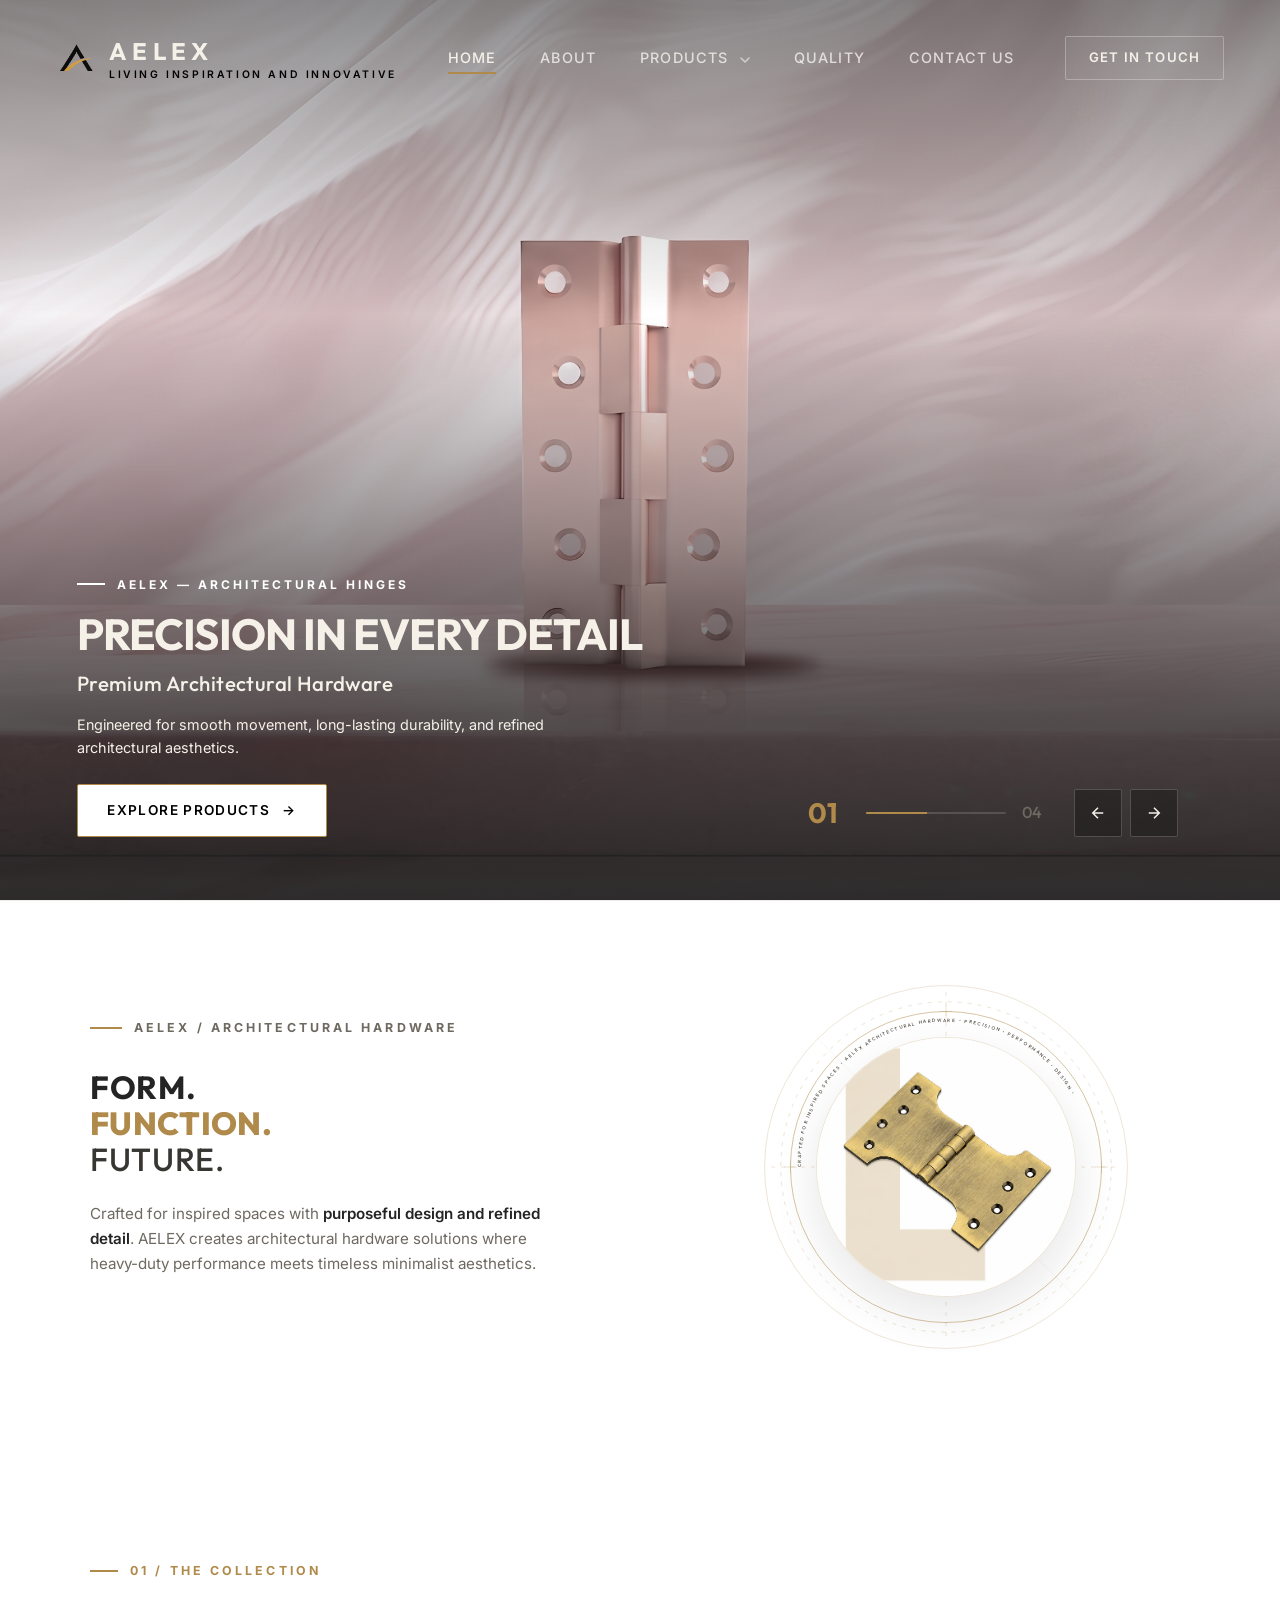
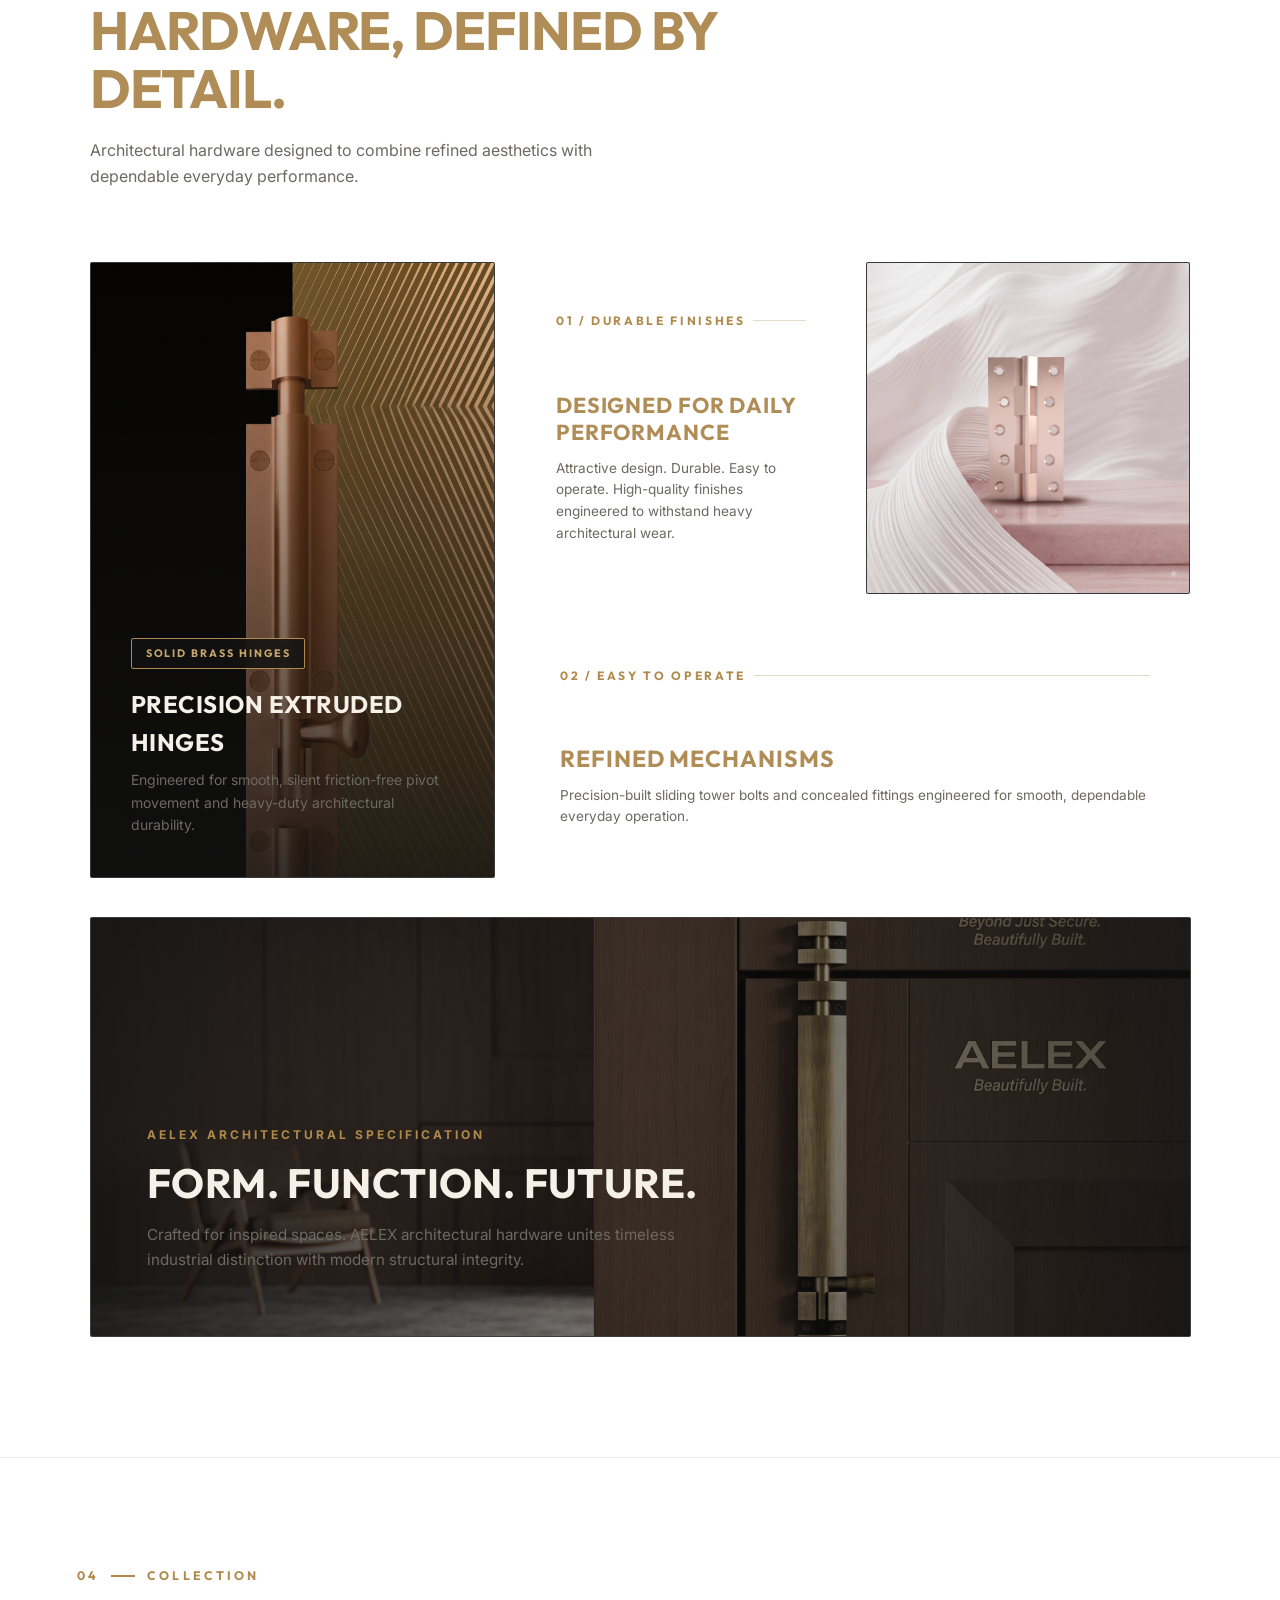
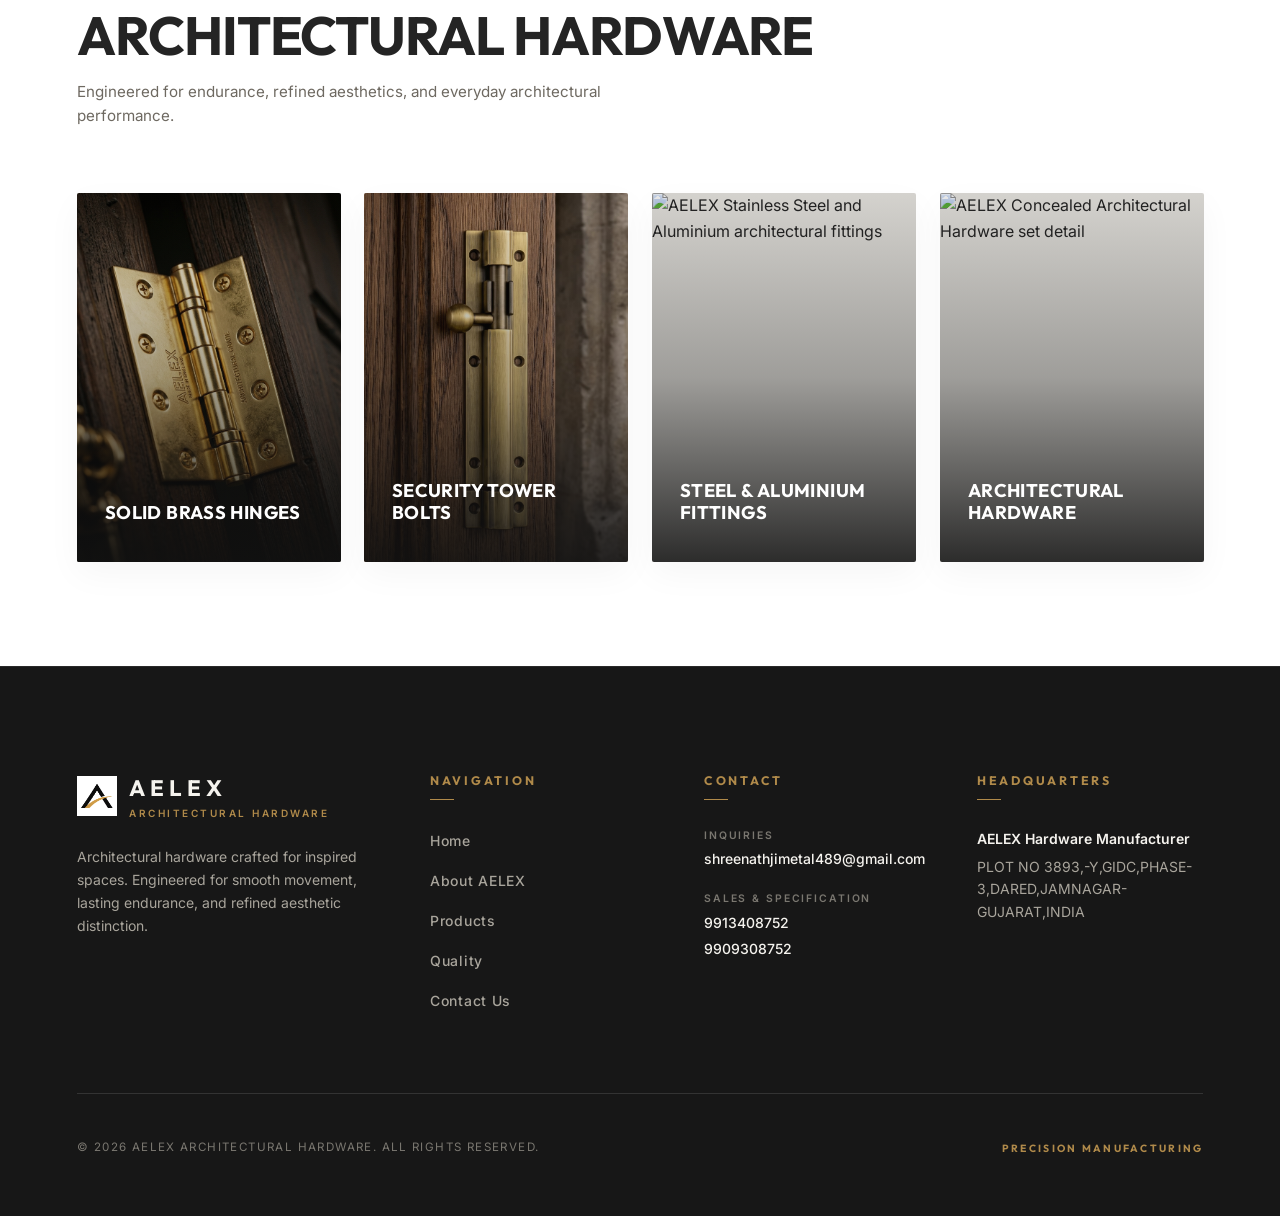
==== index.html @ 14e15874 "Add files via upload" ====
<!DOCTYPE html>
<html lang="en">
<head>
  <meta charset="UTF-8">
  <meta name="viewport" content="width=device-width, initial-scale=1.0">
  <title>AELEX | Premium Architectural & Industrial Hardware</title>
  <meta name="description" content="AELEX manufactures premium architectural hardware including solid brass hinges, brass tower bolts, and high-performance steel and aluminium fittings designed for modern spaces.">

  <!-- Google Fonts: Outfit (Headings) & Inter (Body) -->
  <link rel="preconnect" href="https://fonts.googleapis.com">
  <link rel="preconnect" href="https://fonts.gstatic.com" crossorigin>
  <link href="https://fonts.googleapis.com/css2?family=Inter:wght@300;400;500;600;700&family=Outfit:wght@400;500;600;700;800&display=swap" rel="stylesheet">

  <!-- Core Stylesheet -->
  <link rel="stylesheet" href="css/style.css">
</head>
<body>

  <!-- ==========================================================================
       HERO SECTION WRAPPER (100vh / 100svh Viewport)
       ========================================================================== -->
  <div class="hero-wrapper" id="home">

    <!-- Minimal Transparent Header Navigation -->
    <header class="site-header" id="site-header">
      <a href="#home" class="brand-logo" aria-label="AELEX Home">
        <img src="assets/images/aelexLogo.png" alt="AELEX Logo Icon" class="brand-mark-img">
        <div>
          <span class="brand-name">AELEX</span>
          <span class="brand-tagline">Living inspiration and innovative</span>
        </div>
      </a>

      <!-- Desktop Navigation Menu -->
      <nav aria-label="Primary Navigation">
        <ul class="nav-menu">
          <li><a href="#home" class="nav-link active">Home</a></li>
          <li><a href="about.html" class="nav-link">About</a></li>
          <li class="nav-item-dropdown">
            <a href="products.html" class="nav-link" aria-haspopup="true" aria-expanded="false">
              Products
              <svg class="dropdown-chevron" viewBox="0 0 10 6" width="10" height="6" aria-hidden="true">
                <path d="M1 1L5 5L9 1" stroke="currentColor" stroke-width="1.5" stroke-linecap="round" stroke-linejoin="round" fill="none"/>
              </svg>
            </a>
            <ul class="dropdown-menu" aria-label="Product Categories">
              <li><a href="brass-hinges.html" class="dropdown-item">BRASS HINGES</a></li>
              <li><a href="brass-tower-bolt.html" class="dropdown-item">BRASS TOWER BOLT</a></li>
              <li><a href="steel-aluminium-fittings.html" class="dropdown-item">STEEL &amp; ALUMINIUM FITTINGS</a></li>
            </ul>
          </li>
          <li><a href="quality.html" class="nav-link">Quality</a></li>
          <li><a href="contact.html" class="nav-link">Contact Us</a></li>
        </ul>
      </nav>

      <!-- Minimal Header Action Button -->
      <a href="contact.html" class="nav-cta-btn">Get In Touch</a>

      <!-- Mobile Navigation Hamburger Toggle -->
      <button class="mobile-nav-toggle" id="mobile-nav-toggle" aria-label="Toggle navigation menu" aria-expanded="false">
        <span></span>
        <span></span>
        <span></span>
      </button>
    </header>

    <!-- Mobile Drawer Overlay Menu -->
    <div class="mobile-nav-drawer" id="mobile-nav-drawer" aria-hidden="true">
      <ul class="mobile-nav-links">
        <li><a href="#home" class="active">Home</a></li>
        <li><a href="about.html">About</a></li>
        <li class="mobile-nav-dropdown">
          <div class="mobile-dropdown-header">
            <a href="products.html" class="mobile-nav-link-main">Products</a>
            <button class="mobile-dropdown-toggle" aria-label="Toggle Product Submenu" aria-expanded="false">
              <span class="toggle-icon">+</span>
            </button>
          </div>
          <ul class="mobile-submenu" aria-label="Product Submenu">
            <li><a href="brass-hinges.html" class="mobile-submenu-link">BRASS HINGES</a></li>
            <li><a href="brass-tower-bolt.html" class="mobile-submenu-link">BRASS TOWER BOLT</a></li>
            <li><a href="steel-aluminium-fittings.html" class="mobile-submenu-link">STEEL &amp; ALUMINIUM FITTINGS</a></li>
          </ul>
        </li>
        <li><a href="quality.html">Quality</a></li>
        <li><a href="contact.html">Contact Us</a></li>
      </ul>
      <div class="mobile-drawer-footer">
        <p class="mobile-drawer-contact">AELEX HARDWARE MANUFACTURER</p>
      </div>
    </div>

    <!-- ==========================================================================
         CINEMATIC HERO SLIDER
         ========================================================================== -->
    <div class="hero-slider" id="hero-slider">

      <!-- Slide 01: Brass Hinges -->
      <div class="hero-slide active" id="slide-1" aria-hidden="false">
        <div class="slide-bg-container">
          <img src="assets/images/photo2.png" alt="AELEX Premium Brass Architectural Hinge detail close-up" class="slide-bg-image">
          <div class="slide-overlay"></div>
          <div class="slide-vignette"></div>
        </div>

        <div class="hero-content-wrapper">
          <div class="hero-eyebrow">AELEX — ARCHITECTURAL HINGES</div>
          <h1 class="hero-headline">PRECISION IN EVERY DETAIL</h1>
          <p class="hero-subtitle">Premium Architectural Hardware</p>
          <p class="hero-description">Engineered for smooth movement, long-lasting durability, and refined architectural aesthetics.</p>
          <div class="hero-actions">
            <a href="#products" class="btn-primary">
              <span>Explore Products</span>
              <span class="btn-arrow">&rarr;</span>
            </a>
            <!-- <a href="#catalogue" class="btn-secondary">View Catalogue</a> -->
          </div>
        </div>
      </div>

      <!-- Slide 02: Brass Tower Bolts -->
      <div class="hero-slide" id="slide-2" aria-hidden="true">
        <div class="slide-bg-container">
          <img src="assets/images/slider bg for home-clean.jpg" alt="AELEX Solid Brass Architectural Tower Bolt security lock mechanism" class="slide-bg-image">
          <div class="slide-overlay"></div>
          <div class="slide-vignette"></div>
        </div>

        <div class="hero-content-wrapper">
          <div class="hero-eyebrow">AELEX — SECURITY HARDWARE</div>
          <h2 class="hero-headline">STRENGTH, REFINED</h2>
          <p class="hero-subtitle">Hardware Built to Last</p>
          <p class="hero-description">Where reliable performance meets timeless architectural design and solid brass craftsmanship.</p>
          <div class="hero-actions">
            <a href="#products" class="btn-primary">
              <span>View Collection</span>
              <span class="btn-arrow">&rarr;</span>
            </a>
            <!-- <a href="#specs" class="btn-secondary">Technical Specs</a> -->
          </div>
        </div>
      </div>

      <!-- Slide 03: Steel & Aluminium Fittings -->
      <div class="hero-slide" id="slide-3" aria-hidden="true">
        <div class="slide-bg-container">
          <img src="assets/images/slide3.jpg" alt="AELEX Stainless Steel and Aluminium architectural door handle and fittings" class="slide-bg-image">
          <div class="slide-overlay"></div>
          <div class="slide-vignette"></div>
        </div>

        <div class="hero-content-wrapper">
          <div class="hero-eyebrow">AELEX — MODERN FITTINGS</div>
          <h2 class="hero-headline">ENGINEERED FOR PERFORMANCE</h2>
          <p class="hero-subtitle">Built for Modern Spaces</p>
          <p class="hero-description">Reliable fittings designed for strength, security, and everyday performance in high-traffic environments.</p>
          <div class="hero-actions">
            <a href="#products" class="btn-primary">
              <span>Discover AELEX</span>
              <span class="btn-arrow">&rarr;</span>
            </a>
            <!-- <a href="#range" class="btn-secondary">Explore Range</a> -->
          </div>
        </div>
      </div>

      <!-- Slide 04: Premium Architectural Hardware -->
      <div class="hero-slide" id="slide-4" aria-hidden="true">
        <div class="slide-bg-container">
          <img src="assets/images/photo5.jpg" alt="AELEX luxury architectural concealed brass hardware detail" class="slide-bg-image">
          <div class="slide-overlay"></div>
          <div class="slide-vignette"></div>
        </div>

        <div class="hero-content-wrapper">
          <div class="hero-eyebrow">AELEX — LUXURY COLLECTIONS</div>
          <h2 class="hero-headline">FORM. FUNCTION. FUTURE.</h2>
          <p class="hero-subtitle">Crafted for Inspired Spaces</p>
          <p class="hero-description">Attractive design. Durable. Easy to operate. High-quality finishes engineered for high-end residential and commercial architecture.</p>
          <div class="hero-actions">
            <a href="#products" class="btn-primary">
              <span>Explore Products</span>
              <span class="btn-arrow">&rarr;</span>
            </a>
            <!-- <a href="#contact" class="btn-secondary">Contact Sales</a> -->
          </div>
        </div>
      </div>

      <!-- Minimal Floating Slider Controls -->
      <div class="slider-controls-wrapper">
        <div class="slider-counter-block">
          <span class="current-slide-num" id="current-slide-num">01</span>
          <div class="slider-progress-track">
            <div class="slider-progress-bar" id="slider-progress-bar"></div>
          </div>
          <span class="total-slide-num" id="total-slide-num">04</span>
        </div>

        <div class="slider-arrows">
          <button class="arrow-btn prev-btn" id="prev-slide-btn" aria-label="Previous Slide">
            <svg viewBox="0 0 24 24">
              <path d="M19 12H5M12 19l-7-7 7-7"/>
            </svg>
          </button>
          <button class="arrow-btn next-btn" id="next-slide-btn" aria-label="Next Slide">
            <svg viewBox="0 0 24 24">
              <path d="M5 12h14M12 5l7 7-7 7"/>
            </svg>
          </button>
        </div>
      </div>

    </div><!-- /.hero-slider -->

  </div><!-- /.hero-wrapper -->

  <!-- ==========================================================================
       AELEX EDITORIAL / ARCHITECTURAL BRAND SECTION
       ========================================================================== -->
  <section class="brand-editorial-section" id="about" aria-label="Brand Philosophy & Precision Design">
    <div class="editorial-grid">

      <!-- Left Zone: Large Editorial Typography & Architectural Annotations -->
      <div class="editorial-left-zone">
        <div class="editorial-eyebrow-label reveal-element delay-1">
          AELEX / ARCHITECTURAL HARDWARE
        </div>

        <h2 class="editorial-headline-block reveal-element delay-2">
          <span class="editorial-line line-1">FORM.</span>
          <span class="editorial-line line-2">FUNCTION.</span>
          <span class="editorial-line line-3">FUTURE.</span>
        </h2>

        <p class="editorial-lead-text reveal-element delay-3">
          Crafted for inspired spaces with <strong>purposeful design and refined detail</strong>. AELEX creates architectural hardware solutions where heavy-duty performance meets timeless minimalist aesthetics.
        </p>

        <!-- Architectural Annotations / Engineering Callouts -->
        <!-- <div class="editorial-annotations-container reveal-element delay-4">
          <div class="annotation-item">
            <span class="annotation-num">01 / PRECISION</span>
            <h3 class="annotation-title">SOLID ENGINEERING</h3>
            <p class="annotation-desc">Extruded brass & high-grade alloys crafted for smooth, silent friction-free operation.</p>
          </div>
          <div class="annotation-item">
            <span class="annotation-num">02 / ENDURANCE</span>
            <h3 class="annotation-title">LASTING DISTINCTION</h3>
            <p class="annotation-desc">Refined modern finishes engineered to withstand heavy architectural wear.</p>
          </div>
        </div> -->
      </div>

      <!-- Right Zone: Circular Visual Composition & Architectural Geometry -->
      <div class="editorial-right-zone reveal-element reveal-scale delay-2">

        <!-- SVG Geometric Engineering Lines Backdrop -->
        <div class="geo-lines-container">
          <svg class="geo-svg" viewBox="0 0 600 600">
            <!-- Concentric Outer Architectural Circles -->
            <circle cx="300" cy="300" r="280" />
            <circle cx="300" cy="300" r="255" class="dashed-line" />
            <circle cx="300" cy="300" r="240" class="brass-line" />
            <!-- Engineering Crosshairs & Axes -->
            <line x1="30" y1="300" x2="570" y2="300" class="dashed-line" />
            <line x1="300" y1="30" x2="300" y2="570" class="dashed-line" />
            <!-- Diagonal Drafting Axis Lines -->
            <line x1="100" y1="100" x2="500" y2="500" opacity="0.3" />
            <!-- Precision Corner Crosses -->
            <path d="M 60 290 L 60 310 M 50 300 L 70 300" />
            <path d="M 540 290 L 540 310 M 530 300 L 550 300" />
            <path d="M 290 60 L 310 60 M 300 50 L 300 70" />
          </svg>
        </div>

        <!-- SVG Curved Typography Path around Circle -->
        <div class="curved-text-wrapper">
          <svg class="curved-text-svg" viewBox="0 0 580 580">
            <defs>
              <path id="textCirclePath" d="M 290,290 m -248,0 a 248,248 0 1,1 496,0 a 248,248 0 1,1 -496,0" />
            </defs>
            <text class="curved-text-path">
              <textPath href="#textCirclePath" startOffset="0%">
                CRAFTED FOR INSPIRED SPACES &bull; AELEX ARCHITECTURAL HARDWARE &bull; PRECISION &bull; PERFORMANCE &bull; DESIGN &bull;
              </textPath>
            </text>
          </svg>
        </div>

        <!-- Main Circular Image Frame (Solid Brass Hinge Photography) -->
        <div class="editorial-circle-frame" tabIndex="0" aria-label="AELEX Solid Brass Hinge Product Visual">
          <img src="assets/images/brasshinges6.jpg" alt="AELEX Solid Extruded Brass Architectural Hinge product detail" class="editorial-product-img">
          
          <!-- Interactive Hover Badge -->
          <!-- <div class="editorial-hover-badge">
            <span>Explore Collection</span>
            <span class="badge-arrow">&rarr;</span>
          </div> -->
        </div>

        <!-- Secondary Floating Accent 1 (Bottom-Left: Brass Tower Bolt) -->
        <!-- <div class="secondary-accent-1" title="AELEX Brass Tower Bolt Detail">
          <img src="assets/images/editorial-tower-bolt.png" alt="AELEX Solid Brass Tower Bolt detail">
          <span class="accent-caption-tag">TOWER BOLTS</span>
        </div> -->

        <!-- Secondary Floating Accent 2 (Top-Right: Stainless Steel Fitting) -->
        <!-- <div class="secondary-accent-2" title="AELEX Steel & Aluminium Fittings Detail">
          <img src="assets/images/editorial-steel-fitting.png" alt="AELEX Stainless Steel fitting detail">
        </div> -->

      </div><!-- /.editorial-right-zone -->

    </div><!-- /.editorial-grid -->
  </section><!-- /.brand-editorial-section -->

  <!-- ==========================================================================
       AELEX THIRD SECTION — PREMIUM ASYMMETRICAL PRODUCT SHOWCASE
       ========================================================================== -->
  <section class="product-showcase-section" id="products" aria-label="AELEX Product Collection Showcase">
    
    <!-- Section Introduction Header -->
    <div class="showcase-intro-block reveal-element delay-1">
      <div class="showcase-eyebrow">01 / THE COLLECTION</div>
      <h2 class="showcase-headline">HARDWARE, DEFINED BY DETAIL.</h2>
      <p class="showcase-subtitle">Architectural hardware designed to combine refined aesthetics with dependable everyday performance.</p>
    </div>

    <!-- Asymmetrical CSS Grid Layout -->
    <div class="showcase-grid">

      <!-- Panel 01: Dominant Product Photography (Left - Spans 2 Rows) -->
      <article class="showcase-panel panel-dominant reveal-element delay-2">
        <img src="assets/images/aelex3.jpg" alt="AELEX Solid Extruded Brass Architectural Hinge detail close-up" class="panel-bg-image">
        <div class="panel-dominant-overlay"></div>
        <div class="panel-detail-badge">View Detail &rarr;</div>
        <div class="panel-dominant-content">
          <span class="panel-tag-badge">SOLID BRASS HINGES</span>
          <h3 class="panel-title">PRECISION EXTRUDED HINGES</h3>
          <p class="panel-desc">Engineered for smooth, silent friction-free pivot movement and heavy-duty architectural durability.</p>
        </div>
      </article>

      <!-- Panel 02: Technical Statement (Top Middle - Matte Black Card) -->
      <article class="showcase-panel panel-text-dark-1 reveal-element delay-3">
        <div class="panel-num-accent">01 / DURABLE FINISHES</div>
        <div>
          <h3 class="panel-statement-title">DESIGNED FOR DAILY PERFORMANCE</h3>
          <p class="panel-statement-body">Attractive design. Durable. Easy to operate. High-quality finishes engineered to withstand heavy architectural wear.</p>
        </div>
      </article>

      <!-- Panel 03: Product Detail Macro Crop (Top Right) -->
      <article class="showcase-panel panel-detail-crop reveal-element delay-4">
        <img src="assets/images/aelex2.jpg" alt="AELEX Solid Brass Tower Bolt macro close-up detail" class="panel-bg-image">
        <div class="panel-detail-badge">View Detail &rarr;</div>
      </article>

      <!-- Panel 04: Function Text Panel (Middle Right - Spans Col 2 & 3) -->
      <article class="showcase-panel panel-text-dark-2 reveal-element delay-3">
        <div class="panel-num-accent">02 / EASY TO OPERATE</div>
        <div>
          <h3 class="panel-statement-title">REFINED MECHANISMS</h3>
          <p class="panel-statement-body">Precision-built sliding tower bolts and concealed fittings engineered for smooth, dependable everyday operation.</p>
        </div>
      </article>

      <!-- Panel 05: Large Lower Feature Visual (Spans Full Width) -->
      <article class="showcase-panel panel-feature-wide reveal-element delay-2">
        <img src="assets/images/photo5.jpg" alt="AELEX Luxury Architectural Hardware set against dark granite and timber" class="panel-bg-image">
        <div class="panel-feature-overlay"></div>
        <div class="panel-detail-badge">Explore Range &rarr;</div>
        <div class="panel-feature-content">
          <div class="feature-quote-eyebrow">AELEX ARCHITECTURAL SPECIFICATION</div>
          <h3 class="feature-quote-text">FORM. FUNCTION. FUTURE.</h3>
          <p class="feature-quote-sub">Crafted for inspired spaces. AELEX architectural hardware unites timeless industrial distinction with modern structural integrity.</p>
        </div>
      </article>

    </div><!-- /.showcase-grid -->
  </section>

  <!-- ==========================================================================
       AELEX FOURTH SECTION — MINIMAL PRODUCT CATEGORY SHOWCASE
       ========================================================================== -->
  <section class="product-collection-section" id="collection" aria-label="AELEX Product Collections">
    <div class="collection-container">
      
      <!-- Minimal Section Header -->
      <div class="collection-header reveal-element delay-1">
        <div class="collection-eyebrow">
          <span class="eyebrow-num">04</span>
          <span class="eyebrow-line"></span>
          <span class="eyebrow-text">COLLECTION</span>
        </div>
        <h2 class="collection-headline">ARCHITECTURAL HARDWARE</h2>
        <p class="collection-subtext">Engineered for endurance, refined aesthetics, and everyday architectural performance.</p>
      </div>

      <!-- 4 Horizontal Product Cards Grid -->
      <div class="collection-grid">

        <!-- Card 01: Hinges -->
        <article class="category-card reveal-element delay-2" tabindex="0" aria-label="AELEX Solid Brass Hinges Collection">
          <div class="card-image-wrapper">
            <img src="assets/images/slide-1-brass-hinge.png" alt="AELEX Solid Brass Architectural Hinges detail" class="card-image">
            <div class="card-gradient-overlay"></div>
          </div>
          <div class="card-content">
            <!-- <span class="card-num-tag">01 / HINGES</span> -->
            <h3 class="card-title">SOLID BRASS HINGES</h3>
            <!-- <div class="card-cta-indicator">
              <span>View Range</span>
              <span class="card-arrow">&rarr;</span>
            </div> -->
          </div>
        </article>

        <!-- Card 02: Tower Bolts -->
        <article class="category-card reveal-element delay-3" tabindex="0" aria-label="AELEX Tower Bolts Collection">
          <div class="card-image-wrapper">
            <img src="assets/images/twoerbolt_bakround.jpg" alt="AELEX Solid Brass Tower Bolt lock mechanism" class="card-image">
            <div class="card-gradient-overlay"></div>
          </div>
          <div class="card-content">
            <!-- <span class="card-num-tag">02 / TOWER BOLTS</span> -->
            <h3 class="card-title">SECURITY TOWER BOLTS</h3>
            <!-- <div class="card-cta-indicator">
              <span>View Range</span>
              <span class="card-arrow">&rarr;</span>
            </div> -->
          </div>
        </article>

        <!-- Card 03: Handles & Fittings -->
        <article class="category-card reveal-element delay-4" tabindex="0" aria-label="AELEX Modern Fittings Collection">
          <div class="card-image-wrapper">
            <img src="assets/images/steel_backround (1).png" alt="AELEX Stainless Steel and Aluminium architectural fittings" class="card-image">
            <div class="card-gradient-overlay"></div>
          </div>
          <div class="card-content">
            <!-- <span class="card-num-tag">03 / FITTINGS</span> -->
            <h3 class="card-title">STEEL &amp; ALUMINIUM FITTINGS</h3>
            <!-- <div class="card-cta-indicator">
              <span>View Range</span>
              <span class="card-arrow">&rarr;</span>
            </div> -->
          </div>
        </article>

        <!-- Card 04: Architectural Hardware -->
        <article class="category-card reveal-element delay-5" tabindex="0" aria-label="AELEX Concealed Architectural Hardware">
          <div class="card-image-wrapper">
            <img src="assets/images/brasshingespink_backround (2).png" alt="AELEX Concealed Architectural Hardware set detail" class="card-image">
            <div class="card-gradient-overlay"></div>
          </div>
          <div class="card-content">
            <!-- <span class="card-num-tag">04 / HARDWARE</span> -->
            <h3 class="card-title">ARCHITECTURAL HARDWARE</h3>
            <!-- <div class="card-cta-indicator">
              <span>View Range</span>
              <span class="card-arrow">&rarr;</span>
            </div> -->
          </div>
        </article>

      </div><!-- /.collection-grid -->

    </div><!-- /.collection-container -->
  </section><!-- /.product-collection-section -->

  <!-- ==========================================================================
       AELEX FOOTER — ARCHITECTURAL BRAND CLOSING
       ========================================================================== -->
  <footer class="site-footer" id="contact" aria-label="AELEX Corporate Footer">
    <div class="footer-container">
      
      <!-- Top 4-Column Grid -->
      <div class="footer-grid">

        <!-- Column 1: Brand & Philosophy -->
        <div class="footer-col footer-col-brand reveal-element delay-1">
          <a href="#home" class="footer-logo" aria-label="AELEX Home">
            <img src="assets/images/aelexLogo.png" alt="AELEX Logo Icon" class="footer-mark-img">
            <div>
              <span class="footer-brand-name">AELEX</span>
              <span class="footer-brand-tag">Architectural Hardware</span>
            </div>
          </a>
          <p class="footer-brand-desc">
            Architectural hardware crafted for inspired spaces. Engineered for smooth movement, lasting endurance, and refined aesthetic distinction.
          </p>
        </div>

        <!-- Column 2: Navigation Links -->
        <div class="footer-col footer-col-nav reveal-element delay-2">
          <h3 class="footer-col-title">NAVIGATION</h3>
          <ul class="footer-links">
            <li><a href="#home">Home</a></li>
            <li><a href="about.html">About AELEX</a></li>
            <li><a href="products.html">Products</a></li>
            <li><a href="quality.html">Quality</a></li>
            <li><a href="contact.html">Contact Us</a></li>
          </ul>
        </div>

        <div class="footer-col footer-col-contact reveal-element delay-3">
          <h3 class="footer-col-title">CONTACT</h3>
          <div class="footer-contact-details">
            <div class="contact-item">
              <span class="contact-label">INQUIRIES</span>
              <a href="mailto:shreenathjimetal489@gmail.com" class="contact-value">shreenathjimetal489@gmail.com</a>
            </div>
            <div class="contact-item">
              <span class="contact-label">SALES &amp; SPECIFICATION</span>
              <a href="tel:9913408752" class="contact-value">9913408752</a>
              <a href="tel:9909308752" class="contact-value">9909308752</a>
            </div>
          </div>
        </div>

        <!-- Column 4: Location / HQ -->
        <div class="footer-col footer-col-location reveal-element delay-4">
          <h3 class="footer-col-title">HEADQUARTERS</h3>
          <address class="footer-address">
            <p class="address-name">AELEX Hardware Manufacturer</p>
            <p class="address-line">PLOT NO 3893,-Y,GIDC,PHASE-3,DARED,JAMNAGAR-GUJARAT,INDIA</p>
          </address>
        </div>

      </div><!-- /.footer-grid -->

      <!-- Horizontal Divider -->
      <div class="footer-divider reveal-element delay-3"></div>

      <!-- Bottom Row: Copyright & Legal -->
      <div class="footer-bottom reveal-element delay-4">
        <p class="copyright-text">&copy; 2026 AELEX ARCHITECTURAL HARDWARE. ALL RIGHTS RESERVED.</p>
        <div class="footer-legal-links">
          <span class="legal-tag">PRECISION MANUFACTURING</span>
        </div>
      </div>

    </div><!-- /.footer-container -->
  </footer><!-- /.site-footer -->

  <!-- JavaScript Controller -->
  <script src="js/hero-slider.js"></script>
</body>
</html>
---- css/style.css ----
/* ==========================================================================
   AELEX — Architectural & Industrial Hardware
   Hero Section Design System & Styling
   ========================================================================== */

/* --------------------------------------------------------------------------
   1. Design Tokens & Variables
   -------------------------------------------------------------------------- */
:root {
  /* Color Palette — AELEX Warm Architectural System */
  --color-warm-ivory: #F5F1E8;
  --color-warm-offwhite: #F5F1E8;
  --color-warm-beige: #EAE3D6;
  --bg-editorial: #EAE3D6;
  
  --color-graphite-dark: #242424;
  --color-charcoal: #242424;
  --color-charcoal-light: #2E2E2E;
  --color-text-dark: #242424;
  
  --color-warm-grey: #6E6961;
  --color-muted-grey: #6E6961;
  --color-text-muted-dark: #6E6961;
  
  /* Metallic Accents */
  --color-brass-primary: #B08A4A;
  --color-brass-light: #C7A76A;
  --color-brass-glow: rgba(176, 138, 74, 0.25);

  /* Editorial Section Color Palette & Borders */
  --color-line-geo: rgba(176, 138, 74, 0.22);
  --color-line-geo-light: rgba(110, 105, 97, 0.18);

  /* Overlay Gradients */
  --overlay-dark: linear-gradient(
    90deg, 
    rgba(36, 36, 36, 0.88) 0%, 
    rgba(36, 36, 36, 0.55) 45%, 
    rgba(36, 36, 36, 0.35) 70%, 
    rgba(36, 36, 36, 0.65) 100%
  );
  --overlay-bottom-vignette: linear-gradient(
    180deg, 
    rgba(36, 36, 36, 0.5) 0%, 
    transparent 35%, 
    rgba(36, 36, 36, 0.75) 80%, 
    rgba(36, 36, 36, 0.95) 100%
  );

  /* Typography */
  --font-heading: 'Outfit', -apple-system, BlinkMacSystemFont, sans-serif;
  --font-body: 'Inter', -apple-system, BlinkMacSystemFont, sans-serif;

  /* Transitions */
  --ease-out-smooth: cubic-bezier(0.16, 1, 0.3, 1);
  --transition-fast: 0.25s var(--ease-out-smooth);
  --transition-medium: 0.5s var(--ease-out-smooth);
  --transition-slow: 1.2s var(--ease-out-smooth);
}

/* --------------------------------------------------------------------------
   2. Base Reset & Layout Constraints
   -------------------------------------------------------------------------- */
*, *::before, *::after {
  box-sizing: border-box;
  margin: 0;
  padding: 0;
}

html {
  font-size: 16px;
  scroll-behavior: smooth;
  -webkit-font-smoothing: antialiased;
  -moz-osx-font-smoothing: grayscale;
}

body {
  font-family: var(--font-body);
  background-color: var(--color-graphite-dark);
  color: var(--color-warm-offwhite);
  line-height: 1.6;
  overflow-x: hidden;
  width: 100%;
  min-height: 100vh;
}

/* Ensure no horizontal scroll anywhere */
.hero-wrapper {
  position: relative;
  width: 100%;
  height: 100vh;
  height: 100svh;
  overflow: hidden;
}

/* --------------------------------------------------------------------------
   3. Header Navigation (Minimal Transparent Overlay)
   -------------------------------------------------------------------------- */
.site-header {
  position: absolute;
  top: 0;
  left: 0;
  width: 100%;
  z-index: 100;
  padding: 2.25rem 4rem;
  display: flex;
  justify-content: space-between;
  align-items: center;
  transition: padding 0.3s ease, background 0.3s ease;
}

/* Brand Identity */
.brand-logo {
  display: flex;
  align-items: center;
  gap: 0.75rem;
  text-decoration: none;
  color: var(--color-warm-offwhite);
  z-index: 102;
}

.brand-mark-img {
  width: 41px;
  height: 41px;
  object-fit: contain;
  display: block;
  flex-shrink: 0;
  transition: transform 0.3s ease;
}

.brand-logo:hover .brand-mark-img {
  transform: scale(1.05);
}

.brand-mark {
  width: 32px;
  height: 32px;
  position: relative;
  display: flex;
  align-items: center;
  justify-content: center;
}

.brand-mark-svg {
  width: 100%;
  height: 100%;
  fill: none;
  stroke: var(--color-brass-primary);
  stroke-width: 2;
  transition: transform 0.4s var(--ease-out-smooth);
}

.brand-logo:hover .brand-mark-svg {
  transform: rotate(45deg);
}

.brand-name {
  font-family: var(--font-heading);
  font-size: 1.5rem;
  font-weight: 700;
  letter-spacing: 0.22em;
  text-transform: uppercase;
  color: var(--color-warm-offwhite);
}

.brand-tagline {
  font-size: 0.65rem;
  letter-spacing: 0.25em;
  text-transform: uppercase;
  color:black;
  display: block;
  margin-top: -3px;
  font-weight: 600;
}

.footer-mark-img {
  width: 40px;
  height: 40px;
  object-fit: contain;
  display: block;
  background: white;
  flex-shrink: 0;
  transition: transform 0.3s ease;
}

.footer-logo:hover .footer-mark-img {
  transform: scale(1.05);
}


/* Navigation Links */
.nav-menu {
  display: flex;
  align-items: center;
  gap: 2.75rem;
  list-style: none;
}

.nav-link {
  color: rgba(245, 243, 239, 0.8);
  text-decoration: none;
  font-size: 0.9rem;
  font-weight: 500;
  letter-spacing: 0.08em;
  text-transform: uppercase;
  position: relative;
  padding: 0.5rem 0;
  transition: color 0.3s ease;
}

.nav-link::after {
  content: '';
  position: absolute;
  bottom: 0;
  left: 0;
  width: 0%;
  height: 2px;
  background-color: var(--color-brass-primary);
  transition: width 0.3s var(--ease-out-smooth);
}

.nav-link:hover,
.nav-link.active {
  color: var(--color-warm-offwhite);
}

.nav-link:hover::after,
.nav-link.active::after {
  width: 100%;
}

/* --------------------------------------------------------------------------
   Product Dropdown Menu (Desktop & Mobile)
   -------------------------------------------------------------------------- */
.nav-item-dropdown {
  position: relative;
  display: flex;
  align-items: center;
}

.dropdown-chevron {
  margin-left: 0.4rem;
  transition: transform 0.3s var(--ease-out-smooth);
  vertical-align: middle;
  display: inline-block;
  opacity: 0.8;
}

.nav-item-dropdown:hover .dropdown-chevron,
.nav-item-dropdown:focus-within .dropdown-chevron,
.nav-item-dropdown.is-open .dropdown-chevron {
  transform: rotate(180deg);
  opacity: 1;
  color: var(--color-brass-primary);
}

.dropdown-menu {
  position: absolute;
  top: 100%;
  left: 50%;
  transform: translateX(-50%) translateY(-5px);
  min-width: 250px;
  background-color: rgba(22, 22, 22, 0.96);
  backdrop-filter: blur(16px);
  -webkit-backdrop-filter: blur(16px);
  border: 1px solid rgba(176, 141, 87, 0.25);
  border-radius: 3px;
  padding: 0.65rem 0;
  margin: 0;
  list-style: none;
  box-shadow: 0 16px 40px rgba(0, 0, 0, 0.6), 0 0 24px rgba(176, 141, 87, 0.12);
  opacity: 0;
  visibility: hidden;
  pointer-events: none;
  transition: opacity 0.25s var(--ease-out-smooth), transform 0.25s var(--ease-out-smooth), visibility 0.25s;
  z-index: 120;
}

/* Invisible Hover Bridge to prevent premature closing */
.dropdown-menu::before {
  content: '';
  position: absolute;
  top: -12px;
  left: 0;
  width: 100%;
  height: 12px;
}

.nav-item-dropdown:hover .dropdown-menu,
.nav-item-dropdown:focus-within .dropdown-menu,
.nav-item-dropdown.is-open .dropdown-menu {
  opacity: 1;
  visibility: visible;
  pointer-events: auto;
  transform: translateX(-50%) translateY(0);
}

.dropdown-item {
  display: block;
  padding: 0.65rem 1.5rem;
  font-family: var(--font-body);
  font-size: 0.8rem;
  font-weight: 500;
  letter-spacing: 0.09em;
  text-transform: uppercase;
  color: rgba(245, 243, 239, 0.85);
  text-decoration: none;
  transition: all 0.2s var(--ease-out-smooth);
  position: relative;
  white-space: nowrap;
}

.dropdown-item::before {
  content: '';
  position: absolute;
  left: 0.85rem;
  top: 50%;
  transform: translateY(-50%) scaleY(0);
  width: 2px;
  height: 14px;
  background-color: var(--color-brass-primary);
  transition: transform 0.2s var(--ease-out-smooth);
}

.dropdown-item:hover,
.dropdown-item:focus {
  color: var(--color-warm-offwhite);
  background-color: rgba(176, 141, 87, 0.1);
  padding-left: 1.75rem;
}

.dropdown-item:hover::before,
.dropdown-item:focus::before {
  transform: translateY(-50%) scaleY(1);
}

/* Header Contact/CTA button */
.nav-cta-btn {
  padding: 0.65rem 1.4rem;
  font-family: var(--font-body);
  font-size: 0.825rem;
  font-weight: 600;
  letter-spacing: 0.1em;
  text-transform: uppercase;
  color: var(--color-warm-offwhite);
  border: 1px solid rgba(245, 243, 239, 0.3);
  background: rgba(255, 255, 255, 0.03);
  backdrop-filter: blur(8px);
  -webkit-backdrop-filter: blur(8px);
  border-radius: 2px;
  cursor: pointer;
  text-decoration: none;
  transition: all 0.3s ease;
}

.nav-cta-btn:hover {
  border-color: var(--color-brass-primary);
  color: var(--color-brass-light);
  background: rgba(176, 141, 87, 0.1);
  box-shadow: 0 0 20px var(--color-brass-glow);
}

/* Mobile Hamburger Toggle */
.mobile-nav-toggle {
  display: none;
  background: transparent;
  border: none;
  cursor: pointer;
  width: 32px;
  height: 24px;
  position: relative;
  z-index: 102;
  flex-direction: column;
  justify-content: space-between;
}

.mobile-nav-toggle span {
  display: block;
  width: 100%;
  height: 2px;
  background-color: var(--color-warm-offwhite);
  transition: transform 0.3s ease, opacity 0.3s ease, background-color 0.3s ease;
  transform-origin: center;
}

.mobile-nav-toggle.open span:nth-child(1) {
  transform: translateY(11px) rotate(45deg);
  background-color: var(--color-brass-primary);
}

.mobile-nav-toggle.open span:nth-child(2) {
  opacity: 0;
}

.mobile-nav-toggle.open span:nth-child(3) {
  transform: translateY(-11px) rotate(-45deg);
  background-color: var(--color-brass-primary);
}

/* --------------------------------------------------------------------------
   4. Hero Slider Architecture
   -------------------------------------------------------------------------- */
.hero-slider {
  position: relative;
  width: 100%;
  height: 100%;
}

.hero-slide {
  position: absolute;
  top: 0;
  left: 0;
  width: 100%;
  height: 100%;
  display: flex;
  flex-direction: column;
  justify-content: flex-end;
  padding-top: clamp(7.5rem, 13vh, 9.5rem);
  padding-bottom: clamp(3.5rem, 8vh, 6rem);
  box-sizing: border-box;
  opacity: 0;
  visibility: hidden;
  transition: opacity 1.0s var(--ease-out-smooth), visibility 1.0s var(--ease-out-smooth);
  z-index: 1;
}

.hero-slide.active {
  opacity: 1;
  visibility: visible;
  z-index: 2;
}

/* Background Photography Container */
.slide-bg-container {
  position: absolute;
  top: 0;
  left: 0;
  width: 100%;
  height: 100%;
  overflow: hidden;
}

.slide-bg-image {
  width: 100%;
  height: 100%;
  object-fit: cover;
  object-position: center;
  transform: scale(1.02);
  transition: transform 7s cubic-bezier(0.25, 1, 0.5, 1);
}

/* Slow scale animation when slide becomes active */
.hero-slide.active .slide-bg-image {
  transform: scale(1.08);
}

/* Dark Sophisticated Vignette Overlays */
.slide-overlay {
  position: absolute;
  top: 0;
  left: 0;
  width: 100%;
  height: 100%;
  pointer-events: none;
  z-index: 2;
}

.slide-vignette {
  position: absolute;
  top: 0;
  left: 0;
  width: 100%;
  height: 100%;
  background: var(--overlay-bottom-vignette);
  pointer-events: none;
  z-index: 2;
}

/* --------------------------------------------------------------------------
   5. Hero Content & Typography Positioning
   -------------------------------------------------------------------------- */
.hero-content-wrapper {
  position: relative;
  left: 6%;
  bottom: auto;
  margin-top: auto;
  max-width: 680px;
  z-index: 10;
  pointer-events: auto;
}

/* Eyebrow Label */
.hero-eyebrow {
  display: inline-flex;
  align-items: center;
  gap: 0.75rem;
  font-family: var(--font-body);
  font-size: 0.775rem;
  font-weight: 700;
  letter-spacing: 0.25em;
  text-transform: uppercase;
  color: white;
  margin-bottom: 1.25rem;
  opacity: 0;
  transform: translateY(24px);
  transition: opacity 0.8s var(--ease-out-smooth) 0.3s, transform 0.8s var(--ease-out-smooth) 0.3s;
}

.hero-eyebrow::before {
  content: '';
  display: block;
  width: 28px;
  height: 2px;
  background-color:white;
}

/* Main Headline */
.hero-headline {
  font-family: var(--font-heading);
  font-size: clamp(2.5rem, 4.8vw, 4.75rem);
  font-weight: 700;
  line-height: 1.08;
  letter-spacing: -0.02em;
  color: var(--color-warm-offwhite);
  text-transform: uppercase;
  margin-bottom: 0.75rem;
  opacity: 0;
  transform: translateY(30px);
  transition: opacity 0.9s var(--ease-out-smooth) 0.45s, transform 0.9s var(--ease-out-smooth) 0.45s;
}

/* Subtitle / Product Focus */
.hero-subtitle {
  font-family: var(--font-heading);
  font-size: clamp(1.15rem, 1.8vw, 1.5rem);
  font-weight: 500;
  color: var(--color-warm-offwhite);
  letter-spacing: 0.02em;
  margin-bottom: 1rem;
  opacity: 0;
  transform: translateY(24px);
  transition: opacity 0.8s var(--ease-out-smooth) 0.6s, transform 0.8s var(--ease-out-smooth) 0.6s;
}

/* Supporting Copy */
.hero-description {
  font-family: var(--font-body);
  font-size: clamp(0.95rem, 1.1vw, 1.125rem);
  font-weight: 400;
  line-height: 1.65;
  color: var(--color-warm-offwhite);
  margin-bottom: 2.25rem;
  max-width: 540px;
  opacity: 0;
  transform: translateY(20px);
  transition: opacity 0.8s var(--ease-out-smooth) 0.7s, transform 0.8s var(--ease-out-smooth) 0.7s;
}

/* CTA Action Button Group */
.hero-actions {
  display: flex;
  align-items: center;
  gap: 1.25rem;
  opacity: 0;
  transform: translateY(20px);
  transition: opacity 0.8s var(--ease-out-smooth) 0.85s, transform 0.8s var(--ease-out-smooth) 0.85s;
}

.hero-slide.active .hero-eyebrow,
.hero-slide.active .hero-headline,
.hero-slide.active .hero-subtitle,
.hero-slide.active .hero-description,
.hero-slide.active .hero-actions {
  opacity: 1;
  transform: translateY(0);
}

/* Primary CTA Button */
.btn-primary {
  display: inline-flex;
  align-items: center;
  justify-content: center;
  gap: 0.75rem;
  padding: 1rem 2.25rem;
  font-family: var(--font-body);
  font-size: 0.9rem;
  font-weight: 600;
  letter-spacing: 0.1em;
  text-transform: uppercase;
  color:black;
  background-color: white;
  border: 1px solid var(--color-brass-primary);
  border-radius: 2px;
  text-decoration: none;
  cursor: pointer;
  transition: all 0.35s var(--ease-out-smooth);
}

.btn-primary .btn-arrow {
  transition: transform 0.3s ease;
}

.btn-primary:hover {
  background-color: var(--color-brass-primary);
  border-color: var(--color-brass-primary);
  color: #ffffff;
  box-shadow: 0 8px 24px var(--color-brass-glow);
}

.btn-primary:hover .btn-arrow {
  transform: translateX(5px);
}

/* Secondary CTA Button */
.btn-secondary {
  display: inline-flex;
  align-items: center;
  justify-content: center;
  padding: 1rem 2rem;
  font-family: var(--font-body);
  font-size: 0.9rem;
  font-weight: 500;
  letter-spacing: 0.08em;
  text-transform: uppercase;
  color: var(--color-warm-offwhite);
  background: rgba(36, 36, 36, 0.6);
  border: 1px solid var(--color-brass-primary);
  backdrop-filter: blur(10px);
  -webkit-backdrop-filter: blur(10px);
  border-radius: 2px;
  text-decoration: none;
  cursor: pointer;
  transition: all 0.35s var(--ease-out-smooth);
}

.btn-secondary:hover {
  border-color: var(--color-brass-light);
  color: #ffffff;
  background: var(--color-brass-primary);
  box-shadow: 0 6px 20px var(--color-brass-glow);
}

.btn-primary:focus-visible,
.btn-secondary:focus-visible,
.nav-cta-btn:focus-visible,
a:focus-visible {
  outline: 2px solid var(--color-brass-primary);
  outline-offset: 3px;
}

/* --------------------------------------------------------------------------
   6. Minimal Slider Controls & Indicators
   -------------------------------------------------------------------------- */
.slider-controls-wrapper {
  position: absolute;
  right: 9%;
  bottom: clamp(3.5rem, 8vh, 6rem);
  z-index: 20;
  display: flex;
  align-items: center;
  gap: 2rem;
}

/* Slide Progress Counter */
.slider-counter-block {
  display: flex;
  align-items: center;
  gap: 1rem;
}

.current-slide-num {
  font-family: var(--font-heading);
  font-size: 1.75rem;
  font-weight: 700;
  color: var(--color-brass-primary);
  min-width: 2.2ch;
}

.total-slide-num {
  font-family: var(--font-heading);
  font-size: 1rem;
  font-weight: 500;
  color: var(--color-muted-grey);
}

/* Animated Progress Bar */
.slider-progress-track {
  width: 140px;
  height: 2px;
  background-color: rgba(255, 255, 255, 0.15);
  position: relative;
  overflow: hidden;
  border-radius: 1px;
}

.slider-progress-bar {
  position: absolute;
  top: 0;
  left: 0;
  height: 100%;
  width: 0%;
  background-color: var(--color-brass-primary);
  box-shadow: 0 0 10px var(--color-brass-primary);
  transition: width 0.1s linear;
}

/* Sleek Minimal Arrow Buttons */
.slider-arrows {
  display: flex;
  align-items: center;
  gap: 0.5rem;
}

.arrow-btn {
  width: 48px;
  height: 48px;
  border-radius: 2px;
  border: 1px solid rgba(245, 243, 239, 0.2);
  background: rgba(18, 18, 18, 0.4);
  backdrop-filter: blur(10px);
  -webkit-backdrop-filter: blur(10px);
  color: var(--color-warm-offwhite);
  display: flex;
  align-items: center;
  justify-content: center;
  cursor: pointer;
  transition: all 0.3s var(--ease-out-smooth);
}

.arrow-btn svg {
  width: 18px;
  height: 18px;
  fill: none;
  stroke: currentColor;
  stroke-width: 2;
  transition: transform 0.3s ease;
}

.arrow-btn:hover {
  border-color: var(--color-brass-primary);
  color: var(--color-brass-primary);
  background: rgba(176, 141, 87, 0.15);
}

.arrow-btn.prev-btn:hover svg {
  transform: translateX(-3px);
}

.arrow-btn.next-btn:hover svg {
  transform: translateX(3px);
}

.arrow-btn:focus-visible {
  outline: 2px solid var(--color-brass-primary);
  outline-offset: 2px;
}

/* --------------------------------------------------------------------------
   7. Mobile Drawer Navigation Overlay
   -------------------------------------------------------------------------- */
.mobile-nav-drawer {
  position: fixed;
  top: 0;
  left: 0;
  width: 100%;
  height: 100vh;
  height: 100svh;
  background-color: rgba(18, 18, 18, 0.96);
  backdrop-filter: blur(20px);
  -webkit-backdrop-filter: blur(20px);
  z-index: 99;
  display: flex;
  flex-direction: column;
  justify-content: center;
  align-items: center;
  opacity: 0;
  visibility: hidden;
  transition: opacity 0.4s var(--ease-out-smooth), visibility 0.4s var(--ease-out-smooth);
  overflow-y: auto;
  padding: 2rem 1.5rem;
}

.mobile-nav-drawer.open {
  opacity: 1;
  visibility: visible;
}

.mobile-nav-links {
  list-style: none;
  text-align: center;
  display: flex;
  flex-direction: column;
  gap: 1.75rem;
  width: 100%;
  max-width: 400px;
  margin: 0 auto;
}

.mobile-nav-links a {
  font-family: var(--font-heading);
  font-size: 1.75rem;
  font-weight: 600;
  letter-spacing: 0.1em;
  text-transform: uppercase;
  color: var(--color-warm-offwhite);
  text-decoration: none;
  transition: color 0.3s ease;
}

.mobile-nav-links a:hover,
.mobile-nav-links a.active {
  color: var(--color-brass-primary);
}

/* Mobile Dropdown & Accordion Submenu */
.mobile-nav-dropdown {
  width: 100%;
  display: flex;
  flex-direction: column;
  align-items: center;
}

.mobile-dropdown-header {
  display: inline-flex;
  align-items: center;
  justify-content: center;
  gap: 0.65rem;
  cursor: pointer;
  user-select: none;
}

.mobile-dropdown-toggle {
  background: transparent;
  border: 1px solid rgba(176, 141, 87, 0.4);
  color: var(--color-brass-primary);
  width: 32px;
  height: 32px;
  border-radius: 50%;
  display: inline-flex;
  align-items: center;
  justify-content: center;
  cursor: pointer;
  transition: all 0.3s var(--ease-out-smooth);
  padding: 0;
}

.toggle-icon {
  font-size: 1.2rem;
  font-weight: 400;
  line-height: 1;
  transition: transform 0.3s ease;
  display: block;
}

.mobile-nav-dropdown.open .mobile-dropdown-toggle {
  border-color: var(--color-brass-light);
  background: rgba(176, 141, 87, 0.15);
  color: var(--color-warm-offwhite);
}

.mobile-submenu {
  list-style: none;
  padding: 0;
  margin: 0;
  max-height: 0;
  overflow: hidden;
  opacity: 0;
  visibility: hidden;
  transition: max-height 0.35s cubic-bezier(0.16, 1, 0.3, 1), opacity 0.35s ease, visibility 0.35s, margin-top 0.35s ease;
  display: flex;
  flex-direction: column;
  gap: 0.75rem;
  text-align: center;
  width: 100%;
  margin-top: 0;
}

.mobile-nav-dropdown.open .mobile-submenu {
  max-height: 300px;
  opacity: 1;
  visibility: visible;
  margin-top: 1rem;
}

.mobile-submenu-link {
  font-family: var(--font-body) !important;
  font-size: 0.95rem !important;
  font-weight: 500 !important;
  letter-spacing: 0.1em !important;
  text-transform: uppercase !important;
  color: rgba(245, 243, 239, 0.75) !important;
  text-decoration: none !important;
  transition: color 0.3s ease !important;
  display: block !important;
  padding: 0.35rem 0.75rem !important;
  white-space: normal !important;
  word-break: break-word !important;
}

.mobile-submenu-link:hover,
.mobile-submenu-link:active {
  color: var(--color-brass-primary) !important;
}

.mobile-drawer-footer {
  margin-top: 3.5rem;
  text-align: center;
}

.mobile-drawer-contact {
  font-size: 0.85rem;
  letter-spacing: 0.15em;
  text-transform: uppercase;
  color: var(--color-muted-grey);
}

/* --------------------------------------------------------------------------
   8. Responsive Media Queries
   -------------------------------------------------------------------------- */

/* Large Desktop (1920px+) */
@media (min-width: 1920px) {
  .site-header {
    padding: 2.75rem 6rem;
  }
  .hero-slide {
    padding-top: clamp(8.5rem, 14vh, 11rem);
    padding-bottom: clamp(4.5rem, 10vh, 7rem);
  }
  .hero-content-wrapper {
    left: 6%;
    max-width: 760px;
    bottom: auto;
  }
  .hero-eyebrow {
    font-size: 0.825rem;
    margin-bottom: 1.25rem;
  }
  .hero-headline {
    font-size: clamp(3.25rem, 4.2vw, 4.5rem);
    line-height: 1.08;
    margin-bottom: 0.75rem;
  }
  .hero-subtitle {
    font-size: clamp(1.25rem, 1.8vw, 1.6rem);
    margin-bottom: 1rem;
  }
  .hero-description {
    font-size: clamp(1rem, 1.15vw, 1.15rem);
    line-height: 1.65;
    margin-bottom: 2.25rem;
    max-width: 560px;
  }
  .btn-primary,
  .btn-secondary {
    padding: 1.05rem 2.35rem;
    font-size: 0.925rem;
  }
  .slider-controls-wrapper {
    right: 10%;
    bottom: clamp(4.5rem, 10vh, 7rem);
  }
}

/* Desktop & Laptop (1400px - 1919px) */
@media (min-width: 1400px) and (max-width: 1919px) {
  .site-header {
    padding: 2.25rem 4rem;
  }
  .hero-slide {
    padding-top: clamp(7.5rem, 13vh, 9.5rem);
    padding-bottom: clamp(3.5rem, 8vh, 6rem);
  }
  .hero-content-wrapper {
    left: 6%;
    max-width: 680px;
    bottom: auto;
  }
  .hero-headline {
    font-size: clamp(2.75rem, 3.8vw, 3.75rem);
    line-height: 1.08;
    margin-bottom: 0.75rem;
  }
  .hero-subtitle {
    font-size: clamp(1.15rem, 1.7vw, 1.45rem);
    margin-bottom: 0.85rem;
  }
  .hero-description {
    font-size: clamp(0.95rem, 1.1vw, 1.075rem);
    line-height: 1.62;
    margin-bottom: 1.85rem;
    max-width: 530px;
  }
  .slider-controls-wrapper {
    right: 8%;
    bottom: clamp(3.5rem, 8vh, 6rem);
  }
}

/* Medium Laptop (1200px - 1399px) */
@media (min-width: 1200px) and (max-width: 1399px) {
  .site-header {
    padding: 2rem 3.5rem;
  }
  .hero-slide {
    padding-top: clamp(7rem, 12vh, 8.5rem);
    padding-bottom: clamp(3.25rem, 7vh, 5rem);
  }
  .hero-content-wrapper {
    left: 6%;
    max-width: 620px;
  }
  .hero-eyebrow {
    font-size: 0.75rem;
    margin-bottom: 1rem;
  }
  .hero-headline {
    font-size: clamp(2.4rem, 3.4vw, 3.25rem);
    line-height: 1.1;
    margin-bottom: 0.65rem;
  }
  .hero-subtitle {
    font-size: clamp(1.1rem, 1.6vw, 1.35rem);
    margin-bottom: 0.75rem;
  }
  .hero-description {
    font-size: clamp(0.9rem, 1.08vw, 1.025rem);
    line-height: 1.6;
    margin-bottom: 1.6rem;
    max-width: 510px;
  }
  .btn-primary,
  .btn-secondary {
    padding: 0.9rem 1.85rem;
    font-size: 0.85rem;
  }
  .slider-controls-wrapper {
    right: 8%;
    bottom: clamp(3.25rem, 7vh, 5rem);
  }
}

/* Tablet Landscape / Small Laptop (1024px - 1199px) */
@media (min-width: 769px) and (max-width: 1199px) {
  .site-header {
    padding: 1.75rem 2.5rem;
  }
  .brand-mark-img {
    width: 36px;
    height: 36px;
  }
  .nav-menu {
    gap: 1.75rem;
  }
  .hero-slide {
    padding-top: clamp(6.5rem, 11vh, 7.5rem);
    padding-bottom: clamp(3rem, 6vh, 4.5rem);
  }
  .hero-content-wrapper {
    left: 6%;
    max-width: 560px;
  }
  .hero-eyebrow {
    font-size: 0.725rem;
    margin-bottom: 0.85rem;
  }
  .hero-headline {
    font-size: clamp(2.1rem, 3.2vw, 2.75rem);
    line-height: 1.12;
    margin-bottom: 0.6rem;
  }
  .hero-subtitle {
    font-size: clamp(1.05rem, 1.5vw, 1.25rem);
    margin-bottom: 0.65rem;
  }
  .hero-description {
    font-size: clamp(0.875rem, 1.05vw, 0.975rem);
    line-height: 1.55;
    margin-bottom: 1.35rem;
    max-width: 480px;
  }
  .hero-actions {
    gap: 0.85rem;
  }
  .btn-primary,
  .btn-secondary {
    padding: 0.85rem 1.65rem;
    font-size: 0.825rem;
  }
  .slider-controls-wrapper {
    right: 6%;
    bottom: clamp(3rem, 6vh, 4.5rem);
    gap: 1.25rem;
  }
  .slider-progress-track {
    width: 100px;
  }
}

/* Short Viewport Heights on Desktop (<= 768px height) */
@media (min-width: 769px) and (max-height: 768px) {
  .hero-eyebrow {
    margin-bottom: 0.65rem;
  }
  .hero-headline {
    margin-bottom: 0.45rem;
  }
  .hero-subtitle {
    margin-bottom: 0.5rem;
  }
  .hero-description {
    margin-bottom: 1.25rem;
  }
}

/* Tablet Portrait & Mobile (768px and below) — Full-Width Integrated Hero Banner */
@media (max-width: 768px) {
  .site-header {
    padding: 1.1rem 1.25rem;
    background: linear-gradient(180deg, rgba(20, 20, 20, 0.75) 0%, rgba(20, 20, 20, 0) 100%);
  }

  .brand-mark-img {
    width: 32px;
    height: 32px;
  }
  
  .nav-menu,
  .nav-cta-btn {
    display: none;
  }

  .mobile-nav-toggle {
    display: flex;
  }

  /* Full-width visual hero composition matching target reference */
  .hero-wrapper {
    position: relative;
    width: 100%;
    height: clamp(380px, 62vh, 520px);
    min-height: 360px;
    max-height: 520px;
    overflow: hidden;
    background-color: var(--color-graphite-dark);
  }

  .hero-slide {
    position: absolute;
    top: 0;
    left: 0;
    width: 100%;
    height: 100%;
    min-height: auto;
    display: flex;
    align-items: center;
    justify-content: center;
    padding: 0;
    box-sizing: border-box;
  }

  .slide-bg-container {
    position: absolute;
    top: 0;
    left: 0;
    width: 100%;
    height: 100%;
  }

  .slide-bg-image {
    width: 100%;
    height: 100%;
    object-fit: cover;
    display: block;
  }

  /* Custom object-positioning per slide to ensure products remain in ideal view */
  #slide-1 .slide-bg-image {
    object-fit: cover;
    object-position: center 48%;
  }
  #slide-2 .slide-bg-image {
    object-fit: cover;
    object-position: center 50%;
  }
  #slide-3 .slide-bg-image {
    object-fit: cover;
    object-position: center 50%;
  }
  #slide-4 .slide-bg-image {
    object-fit: cover;
    object-position: center 42%;
  }

  .slide-overlay {
    position: absolute;
    top: 0;
    left: 0;
    width: 100%;
    height: 100%;
    background: linear-gradient(
      180deg, 
      rgba(18, 18, 18, 0.65) 0%, 
      rgba(18, 18, 18, 0.1) 45%, 
      rgba(18, 18, 18, 0.65) 100%
    );
    pointer-events: none;
  }

  /* Hide Hero Content Text Overlay on Mobile for Minimal Hardware Presentation */
  .hero-content-wrapper {
    display: none !important;
  }

  /* Bottom Floating Slider Controls on Mobile */
  .slider-controls-wrapper {
    position: absolute;
    left: 1.25rem;
    right: 1.25rem;
    bottom: 1.25rem;
    width: calc(100% - 2.5rem);
    z-index: 20;
    display: flex;
    justify-content: space-between;
    align-items: center;
    gap: 1rem;
  }

  .slider-counter-block {
    gap: 0.5rem;
  }

  .current-slide-num {
    font-size: 1.25rem;
    min-width: auto;
    color: var(--color-brass-primary);
  }

  .total-slide-num {
    font-size: 0.85rem;
    color: rgba(245, 241, 232, 0.7);
  }

  .slider-progress-track {
    width: 60px;
    height: 2px;
    background-color: rgba(255, 255, 255, 0.25);
  }

  .arrow-btn {
    width: 38px;
    height: 38px;
    border: 1px solid rgba(245, 241, 232, 0.3);
    background: rgba(36, 36, 36, 0.5);
    backdrop-filter: blur(4px);
    -webkit-backdrop-filter: blur(4px);
  }
}

/* Specific Mobile Breakpoint (575px and below) */
@media (max-width: 575px) {
  .site-header {
    padding: 1rem 1.15rem;
  }

  .brand-name {
    font-size: 1.2rem;
  }

  .brand-tagline {
    font-size: 0.55rem;
  }

  .hero-wrapper {
    height: clamp(340px, 58vh, 480px);
    min-height: 340px;
    max-height: 480px;
  }

  .slider-controls-wrapper {
    bottom: 1rem;
    left: 1rem;
    right: 1rem;
    width: calc(100% - 2rem);
  }

  .slider-progress-track {
    width: 45px;
  }

  .arrow-btn {
    width: 36px;
    height: 36px;
  }

  .arrow-btn svg {
    width: 15px;
    height: 15px;
  }
}

/* Small Narrow Mobile (390px - 320px) */
@media (max-width: 390px) {
  .hero-wrapper {
    height: clamp(320px, 55vh, 440px);
    min-height: 320px;
  }

  .slider-controls-wrapper {
    bottom: 0.85rem;
  }
}



/* ==========================================================================
   9. AELEX Editorial / Architectural Brand Section Styling
   ========================================================================== */
.brand-editorial-section {
  position: relative;
  width: 100%;
  background-color: white;
  color: var(--color-text-dark);
  padding: 8.5rem 9%;
  overflow: hidden;
  border-top: 1px solid rgba(214, 210, 202, 0.4);
}

/* Asymmetric Two-Column Grid Layout */
.editorial-grid {
  display: grid;
  grid-template-columns: minmax(0, 1.15fr) minmax(0, 1fr);
  align-items: center;
  position: relative;
  z-index: 2;
  max-width: 1100px;
  margin: 0 auto;
}

/* --------------------------------------------------------------------------
   Left Zone: Large Editorial Typography & Architectural Annotations
   -------------------------------------------------------------------------- */
.editorial-left-zone {
  display: flex;
  flex-direction: column;
  align-items: flex-start;
}

/* Small Uppercase Eyebrow */
.editorial-eyebrow-label {
  display: inline-flex;
  align-items: center;
  gap: 0.75rem;
  font-family: var(--font-body);
  font-size: 0.775rem;
  font-weight: 700;
  letter-spacing: 0.25em;
  text-transform: uppercase;
  color: var(--color-text-muted-dark);
  margin-bottom: 2rem;
}

.editorial-eyebrow-label::before {
  content: '';
  display: block;
  width: 32px;
  height: 2px;
  background-color: var(--color-brass-primary);
}

/* Stacked Editorial Headline */
.editorial-headline-block {
  font-family: var(--font-heading);
  font-size: clamp(1.65rem, 2.5vw, 2.5rem);
  line-height: 1.12;
  letter-spacing: 0.02em;
  text-transform: uppercase;
  margin-bottom: 1.5rem;
  color: var(--color-text-dark);
}

.editorial-line {
  display: block;
}

.editorial-line.line-1 {
  font-weight: 700;
  color: var(--color-text-dark);
}

.editorial-line.line-2 {
  font-weight: 800;
  color: var(--color-brass-primary);
  letter-spacing: 0.01em;
}

.editorial-line.line-3 {
  font-weight: 500;
  color: #383632;
}

/* Narrative Body Copy */
.editorial-lead-text {
  font-family: var(--font-body);
  font-size: clamp(0.95rem, 1.05vw, 1.075rem);
  font-weight: 400;
  line-height: 1.65;
  color: var(--color-text-muted-dark);
  max-width: 480px;
  margin-bottom: 2.5rem;
}

.editorial-lead-text strong {
  color: var(--color-text-dark);
  font-weight: 600;
}

/* Architectural Design Annotations (Engineering Callouts) */
.editorial-annotations-container {
  display: grid;
  grid-template-columns: repeat(2, 1fr);
  gap: 2rem;
  width: 100%;
  max-width: 480px;
  padding-top: 1.5rem;
  border-top: 1px solid var(--color-line-geo);
}

.annotation-item {
  display: flex;
  flex-direction: column;
  gap: 0.35rem;
}

.annotation-num {
  font-family: var(--font-heading);
  font-size: 0.7rem;
  font-weight: 700;
  letter-spacing: 0.2em;
  color: var(--color-brass-primary);
  text-transform: uppercase;
}

.annotation-title {
  font-family: var(--font-heading);
  font-size: 0.95rem;
  font-weight: 600;
  letter-spacing: 0.04em;
  color: var(--color-text-dark);
  text-transform: uppercase;
}

.annotation-desc {
  font-family: var(--font-body);
  font-size: 0.825rem;
  line-height: 1.5;
  color: var(--color-text-muted-dark);
}

/* --------------------------------------------------------------------------
   Right Zone: Circular Visual Composition & Architectural Geometry
   -------------------------------------------------------------------------- */
.editorial-right-zone {
  position: relative;
  display: flex;
  justify-content: center;
  align-items: center;
  padding: 2rem 0;
}

/* SVG Geometric Engineering Lines Backdrop */
.geo-lines-container {
  position: absolute;
  top: 50%;
  left: 50%;
  transform: translate(-50%, -50%);
  width: 120%;
  height: 120%;
  pointer-events: none;
  z-index: 1;
}

.geo-svg {
  width: 100%;
  height: 100%;
  overflow: visible;
}

.geo-svg circle,
.geo-svg line,
.geo-svg path {
  stroke: var(--color-line-geo);
  stroke-width: 1px;
  fill: none;
  vector-effect: non-scaling-stroke;
}

.geo-svg .dashed-line {
  stroke-dasharray: 4 6;
}

.geo-svg .brass-line {
  stroke: var(--color-brass-primary);
  opacity: 0.5;
}

/* SVG Curved Text Path */
.curved-text-wrapper {
  position: absolute;
  top: 50%;
  left: 50%;
  transform: translate(-50%, -50%);
  width: 360px;
  height: 360px;
  pointer-events: none;
  z-index: 3;
  animation: spinSlow 40s linear infinite;
}

@keyframes spinSlow {
  from { transform: translate(-50%, -50%) rotate(0deg); }
  to { transform: translate(-50%, -50%) rotate(360deg); }
}

.curved-text-svg {
  width: 100%;
  height: 100%;
  overflow: visible;
}

.curved-text-path {
  font-family: var(--font-heading);
  font-size: 8px;
  font-weight: 600;
  letter-spacing: 0.3em;
  fill: var(--color-text-muted-dark);
  text-transform: uppercase;
}

/* Main Circular Image Frame (Small 280px Desktop Circle) */
.editorial-circle-frame {
  position: relative;
  width: 300px;
  height: 300px;
  border-radius: 50%;
  overflow: hidden;
  z-index: 2;
  box-shadow: 0 18px 45px rgba(18, 18, 18, 0.1);
  border: 1px solid var(--color-line-geo);
  background-color: #FFFFFF;
  cursor: pointer;
  transition: box-shadow 0.5s var(--ease-out-smooth), transform 0.5s var(--ease-out-smooth);
}

.editorial-circle-frame:hover {
  box-shadow: 0 25px 60px rgba(176, 141, 87, 0.2);
  transform: scale(1.02);
}

.editorial-product-img {
  width: 100%;
  height: 100%;
  object-fit: cover;
  object-position: center;
  transition: transform 0.7s var(--ease-out-smooth), filter 0.5s ease;
}

.editorial-circle-frame:hover .editorial-product-img {
  transform: scale(1.07);
  filter: brightness(1.03);
}

/* Interactive Hover Badge */
/* .editorial-hover-badge {
  position: absolute;
  bottom: 10%;
  right: 8%;
  z-index: 5;
  padding: 0.5rem 0.95rem;
  background: rgba(18, 18, 18, 0.92);
  backdrop-filter: blur(10px);
  -webkit-backdrop-filter: blur(10px);
  color: var(--color-warm-offwhite);
  font-family: var(--font-body);
  font-size: 0.675rem;
  font-weight: 600;
  letter-spacing: 0.1em;
  text-transform: uppercase;
  border-radius: 30px;
  border: 1px solid var(--color-brass-primary);
  display: flex;
  align-items: center;
  gap: 0.4rem;
  opacity: 0;
  transform: translateY(10px) scale(0.95);
  transition: all 0.4s var(--ease-out-smooth);
  pointer-events: none;
} */

.editorial-circle-frame:hover .editorial-hover-badge {
  opacity: 1;
  transform: translateY(0) scale(1);
}

.editorial-hover-badge .badge-arrow {
  color: var(--color-brass-primary);
  transition: transform 0.3s ease;
}

.editorial-circle-frame:hover .editorial-hover-badge .badge-arrow {
  transform: translateX(3px);
}

/* Floating Secondary Accent 1 (Bottom Left - Brass Tower Bolt) */
.secondary-accent-1 {
  position: absolute;
  bottom: -4%;
  left: -8%;
  z-index: 4;
  width: 80px;
  height: 80px;
  border-radius: 50%;
  overflow: hidden;
  border: 2px solid #FFFFFF;
  box-shadow: 0 10px 25px rgba(18, 18, 18, 0.12);
  background: #FFFFFF;
  transition: transform 0.5s var(--ease-out-smooth);
}

.secondary-accent-1:hover {
  transform: translateY(-4px) scale(1.06);
}

.secondary-accent-1 img {
  width: 100%;
  height: 100%;
  object-fit: cover;
}

.accent-caption-tag {
  position: absolute;
  bottom: -18px;
  left: 50%;
  transform: translateX(-50%);
  background: var(--color-text-dark);
  color: var(--color-warm-offwhite);
  font-family: var(--font-heading);
  font-size: 0.55rem;
  font-weight: 700;
  letter-spacing: 0.12em;
  text-transform: uppercase;
  padding: 0.15rem 0.45rem;
  white-space: nowrap;
  border-radius: 2px;
}

/* Floating Secondary Accent 2 (Top Right - Steel Fitting Detail) */
.secondary-accent-2 {
  position: absolute;
  top: -2%;
  right: -6%;
  z-index: 4;
  width: 65px;
  height: 65px;
  border-radius: 2px;
  overflow: hidden;
  border: 1px solid var(--color-line-geo);
  background: #FFFFFF;
  box-shadow: 0 8px 20px rgba(18, 18, 18, 0.06);
  padding: 3px;
  transition: transform 0.5s var(--ease-out-smooth);
}

.secondary-accent-2:hover {
  transform: translateY(-4px) scale(1.06);
}

.secondary-accent-2 img {
  width: 100%;
  height: 100%;
  object-fit: cover;
}

/* --------------------------------------------------------------------------
   Scroll Reveal Animations
   -------------------------------------------------------------------------- */
.reveal-element {
  opacity: 0;
  transform: translateY(40px);
  transition: opacity 0.9s var(--ease-out-smooth), transform 0.9s var(--ease-out-smooth);
}

.reveal-element.reveal-scale {
  transform: scale(0.92);
}

.brand-editorial-section.in-view .reveal-element {
  opacity: 1;
  transform: translateY(0) scale(1);
}

/* Stagger Delays */
.brand-editorial-section.in-view .delay-1 { transition-delay: 0.15s; }
.brand-editorial-section.in-view .delay-2 { transition-delay: 0.3s; }
.brand-editorial-section.in-view .delay-3 { transition-delay: 0.45s; }
.brand-editorial-section.in-view .delay-4 { transition-delay: 0.6s; }
.brand-editorial-section.in-view .delay-5 { transition-delay: 0.75s; }

/* --------------------------------------------------------------------------
   Responsive Media Queries — Editorial Section
   -------------------------------------------------------------------------- */

/* Laptop / Desktop (1280px - 1440px) */
@media (max-width: 1440px) {
  .brand-editorial-section {
    padding: 6.5rem 7%;
  }

  .editorial-grid {
    gap: 3rem;
  }

  .editorial-circle-frame {
    width: 260px;
    height: 260px;
  }

  .curved-text-wrapper {
    width: 340px;
    height: 340px;
  }
}

/* Tablet Landscape (1024px) */
@media (max-width: 1024px) {
  .brand-editorial-section {
    padding: 5.5rem 6%;
  }

  .editorial-grid {
    grid-template-columns: 1fr;
    gap: 3.5rem;
  }

  .editorial-left-zone {
    max-width: 600px;
  }

  .editorial-right-zone {
    justify-content: center;
  }

  .editorial-circle-frame {
    width: 260px;
    height: 260px;
  }

  .curved-text-wrapper {
    width: 340px;
    height: 340px;
  }
}

/* Tablet Portrait & Mobile (768px and below) */
@media (max-width: 768px) {
  .brand-editorial-section {
    padding: 4.5rem 5%;
  }

  .editorial-headline-block {
    font-size: 1.85rem;
    margin-bottom: 1.25rem;
  }

  .editorial-lead-text {
    font-size: 0.925rem;
    margin-bottom: 2rem;
  }

  .editorial-annotations-container {
    grid-template-columns: 1fr;
    gap: 1.25rem;
  }

  .editorial-circle-frame {
    width: 240px;
    height: 240px;
  }

  .curved-text-wrapper {
    width: 310px;
    height: 310px;
  }

  .secondary-accent-1 {
    width: 70px;
    height: 70px;
    left: -4%;
  }

  .secondary-accent-2 {
    width: 55px;
    height: 55px;
    right: -4%;
  }
}

/* Small Mobile (390px - 360px) */
@media (max-width: 414px) {
  .brand-editorial-section {
    padding: 3.5rem 1.25rem;
  }

  .editorial-eyebrow-label {
    font-size: 0.68rem;
    margin-bottom: 1rem;
  }

  .editorial-headline-block {
    font-size: 1.6rem;
    line-height: 1.15;
  }

  .editorial-circle-frame {
    width: 220px;
    height: 220px;
  }

  .curved-text-wrapper {
    display: none;
  }

  .secondary-accent-1 {
    width: 60px;
    height: 60px;
    left: -5%;
    bottom: -4%;
  }

  .secondary-accent-2 {
    width: 50px;
    height: 50px;
    right: -5%;
    top: 0%;
  }
}

/* ==========================================================================
   10. AELEX Third Section — Premium Asymmetrical Product Showcase Styling
   ========================================================================== */
.product-showcase-section {
  position: relative;
  width: 100%;
  background-color:#FFFFFF;
  color: var(--color-warm-offwhite);
  padding: 5rem 6%;
  overflow: hidden;
  border-top: 1px solid rgba(245, 243, 239, 0.08);
}

/* Showcase Intro Header */
.showcase-intro-block {
  max-width: 760px;
  margin-bottom: 4.5rem;
}

.showcase-eyebrow {
  display: inline-flex;
  align-items: center;
  gap: 0.75rem;
  font-family: var(--font-body);
  font-size: 0.775rem;
  font-weight: 700;
  letter-spacing: 0.25em;
  text-transform: uppercase;
  color: var(--color-brass-primary);
  margin-bottom: 1.25rem;
}

.showcase-eyebrow::before {
  content: '';
  display: block;
  width: 28px;
  height: 2px;
  background-color: var(--color-brass-primary);
}

.showcase-headline {
  font-family: var(--font-heading);
  font-size: clamp(2.25rem, 4.2vw, 4.25rem);
  font-weight: 700;
  line-height: 1.08;
  letter-spacing: -0.02em;
  text-transform: uppercase;
  color: #b08d57;
  margin-bottom: 1.25rem;
}

.showcase-subtitle {
  font-family: var(--font-body);
  font-size: clamp(1rem, 1.2vw, 1.2rem);
  font-weight: 400;
  line-height: 1.65;
  color: var(--color-muted-grey);
  max-width: 580px;
}

/* Asymmetrical CSS Grid Layout */
.showcase-grid {
  display: grid;
  grid-template-columns: 1.35fr 0.9fr 0.9fr;
  grid-template-rows: auto auto auto;
  gap: 2rem;
  max-width: 1600px;
  margin: 0 auto;
}

/* Base Panel Styling */
.showcase-panel {
  position: relative;
  border-radius: 2px;
  overflow: hidden;
  box-sizing: border-box;
  transition: transform 0.5s var(--ease-out-smooth), box-shadow 0.5s var(--ease-out-smooth);
}

/* Panel 01: Dominant Product Photography (Left - Spans 2 Rows) */
.panel-dominant {
  grid-column: 1 / 2;
  grid-row: 1 / 3;
  min-height: 560px;
  background-color: var(--color-charcoal);
  border: 1px solid rgba(245, 243, 239, 0.1);
  display: flex;
  flex-direction: column;
  justify-content: flex-end;
}

.panel-dominant .panel-bg-image {
  position: absolute;
  top: 0;
  left: 0;
  width: 100%;
  height: 100%;
  object-fit: cover;
  object-position: center;
  transition: transform 0.7s var(--ease-out-smooth), filter 0.5s ease;
}

.panel-dominant:hover .panel-bg-image {
  transform: scale(1.04);
  filter: brightness(1.05);
}

.panel-dominant-overlay {
  position: absolute;
  top: 0;
  left: 0;
  width: 100%;
  height: 100%;
  background: linear-gradient(180deg, rgba(18, 18, 18, 0.1) 0%, rgba(18, 18, 18, 0.85) 100%);
  pointer-events: none;
}

.panel-dominant-content {
  position: relative;
  z-index: 5;
  padding: 2.5rem;
}

.panel-tag-badge {
  display: inline-block;
  padding: 0.35rem 0.85rem;
  background: rgba(18, 18, 18, 0.85);
  backdrop-filter: blur(8px);
  -webkit-backdrop-filter: blur(8px);
  border: 1px solid var(--color-brass-primary);
  color: var(--color-brass-light);
  font-family: var(--font-heading);
  font-size: 0.675rem;
  font-weight: 700;
  letter-spacing: 0.18em;
  text-transform: uppercase;
  margin-bottom: 1rem;
  border-radius: 2px;
}

.panel-title {
  font-family: var(--font-heading);
  font-size: 1.5rem;
  font-weight: 700;
  letter-spacing: 0.02em;
  color: var(--color-warm-offwhite);
  margin-bottom: 0.5rem;
  text-transform: uppercase;
}

.panel-desc {
  font-family: var(--font-body);
  font-size: 0.875rem;
  line-height: 1.6;
  color: var(--color-muted-grey);
}

/* Panel 02: Technical Statement (Top Middle - Matte Black Card) */
.panel-text-dark-1 {
  grid-column: 2 / 3;
  grid-row: 1 / 2;
  background-color: #ffffff;
  border: 1px solid rgba(245, 243, 239, 0.1);
  padding: 3rem 2.25rem;
  display: flex;
  flex-direction: column;
  justify-content: space-between;
  min-height: 260px;
}

.panel-num-accent {
  font-family: var(--font-heading);
  font-size: 0.75rem;
  font-weight: 700;
  letter-spacing: 0.22em;
  color: var(--color-brass-primary);
  text-transform: uppercase;
  margin-bottom: 1.5rem;
  display: flex;
  align-items: center;
  gap: 0.5rem;
}

.panel-num-accent::after {
  content: '';
  flex: 1;
  height: 1px;
  background-color: rgba(176, 141, 87, 0.3);
}

.panel-statement-title {
  font-family: var(--font-heading);
  font-size: 1.35rem;
  font-weight: 700;
  letter-spacing: 0.04em;
  color:#b08d57;
  text-transform: uppercase;
  margin-bottom: 0.75rem;
  line-height: 1.25;
}

.panel-statement-body {
  font-family: var(--font-body);
  font-size: 0.85rem;
  line-height: 1.6;
  color: var(--color-muted-grey);
}

/* Panel 03: Product Detail Macro Crop (Top Right) */
.panel-detail-crop {
  grid-column: 3 / 4;
  grid-row: 1 / 2;
  min-height: 260px;
  background-color: var(--color-charcoal);
  border: 1px solid rgba(245, 243, 239, 0.1);
  position: relative;
}

.panel-detail-crop .panel-bg-image {
  width: 100%;
  height: 100%;
  object-fit: cover;
  object-position: center;
  transition: transform 0.7s var(--ease-out-smooth);
}

.panel-detail-crop:hover .panel-bg-image {
  transform: scale(1.06);
}

/* Panel 04: Function Text Panel (Middle Right - Spans Col 2 & 3) */
.panel-text-dark-2 {
  grid-column: 2 / 4;
  grid-row: 2 / 3;
  background-color: #ffffff;
  border: 1px solid rgba(245, 243, 239, 0.1);
  padding: 3rem 2.5rem;
  display: flex;
  flex-direction: column;
  justify-content: space-between;
  min-height: 260px;
}

.panel-text-dark-2 .panel-statement-title {
  font-size: 1.45rem;
}

/* Panel 05: Large Lower Feature Visual (Spans Full Width) */
.panel-feature-wide {
  grid-column: 1 / -1;
  grid-row: 3 / 4;
  min-height: 600px;
  background-color: var(--color-charcoal);
  border: 1px solid rgba(245, 243, 239, 0.12);
  margin-top: 1rem;
  display: flex;
  align-items: flex-end;
  position: relative;
}

.panel-feature-wide .panel-bg-image {
  position: absolute;
  top: 0;
  left: 0;
  width: 100%;
  height: 100%;
  object-fit: cover;
  object-position: center;
  transition: transform 0.8s var(--ease-out-smooth), filter 0.5s ease;
}

.panel-feature-wide:hover .panel-bg-image {
  transform: scale(1.03);
  filter: brightness(1.05);
}

.panel-feature-overlay {
  position: absolute;
  top: 0;
  left: 0;
  width: 100%;
  height: 100%;
  background: linear-gradient(90deg, rgba(18, 18, 18, 0.88) 0%, rgba(18, 18, 18, 0.4) 50%, rgba(18, 18, 18, 0.7) 100%);
  pointer-events: none;
}

.panel-feature-content {
  position: relative;
  z-index: 5;
  padding: 4rem 3.5rem;
  max-width: 680px;
}

.feature-quote-eyebrow {
  font-family: var(--font-body);
  font-size: 0.75rem;
  font-weight: 700;
  letter-spacing: 0.25em;
  text-transform: uppercase;
  color: var(--color-brass-primary);
  margin-bottom: 1rem;
}

.feature-quote-text {
  font-family: var(--font-heading);
  font-size: clamp(1.75rem, 3.2vw, 3rem);
  font-weight: 700;
  line-height: 1.15;
  letter-spacing: 0.01em;
  text-transform: uppercase;
  color: var(--color-warm-offwhite);
  margin-bottom: 1rem;
}

.feature-quote-sub {
  font-family: var(--font-body);
  font-size: 0.95rem;
  line-height: 1.6;
  color: var(--color-muted-grey);
}

/* Hover Detail Indicator Badge */
.panel-detail-badge {
  position: absolute;
  top: 1.25rem;
  right: 1.25rem;
  z-index: 6;
  padding: 0.45rem 0.85rem;
  background: rgba(18, 18, 18, 0.85);
  backdrop-filter: blur(8px);
  -webkit-backdrop-filter: blur(8px);
  border: 1px solid rgba(245, 243, 239, 0.2);
  color: var(--color-warm-offwhite);
  font-family: var(--font-body);
  font-size: 0.65rem;
  font-weight: 600;
  letter-spacing: 0.12em;
  text-transform: uppercase;
  border-radius: 2px;
  opacity: 0;
  transform: translateY(-6px);
  transition: all 0.35s var(--ease-out-smooth);
}

.showcase-panel:hover .panel-detail-badge {
  opacity: 1;
  transform: translateY(0);
}

/* Scroll Reveal in Showcase Section */
.product-showcase-section.in-view .reveal-element {
  opacity: 1;
  transform: translateY(0) scale(1);
}

/* --------------------------------------------------------------------------
   Responsive Media Queries — Product Showcase Section
   -------------------------------------------------------------------------- */

/* Laptop / Desktop (1280px - 1440px) */
@media (max-width: 1440px) {
  .product-showcase-section {
    padding: 7.5rem 7%;
  }

  .showcase-grid {
    grid-template-columns: 1.25fr 1fr 1fr;
    gap: 1.5rem;
  }

  .panel-dominant {
    min-height: 500px;
  }

  .panel-feature-wide {
    min-height: 420px;
  }
}

/* Tablet Landscape (1024px) */
@media (max-width: 1024px) {
  .product-showcase-section {
    padding: 6rem 6%;
  }

  .showcase-grid {
    grid-template-columns: 1fr 1fr;
    gap: 1.5rem;
  }

  .panel-dominant {
    grid-column: 1 / -1;
    grid-row: auto;
    min-height: 420px;
  }

  .panel-text-dark-1 {
    grid-column: 1 / 2;
    grid-row: auto;
  }

  .panel-detail-crop {
    grid-column: 2 / 3;
    grid-row: auto;
  }

  .panel-text-dark-2 {
    grid-column: 1 / -1;
    grid-row: auto;
  }

  .panel-feature-wide {
    grid-column: 1 / -1;
    grid-row: auto;
    min-height: 380px;
  }
}

/* Tablet Portrait & Mobile (768px and below) */
@media (max-width: 768px) {
  .product-showcase-section {
    padding: 4.5rem 5%;
  }

  .showcase-intro-block {
    margin-bottom: 3rem;
  }

  .showcase-headline {
    font-size: clamp(2rem, 7.5vw, 2.75rem);
  }

  .showcase-grid {
    grid-template-columns: 1fr;
    gap: 1.5rem;
  }

  .panel-dominant {
    grid-column: 1 / -1;
    min-height: 380px;
  }

  .panel-text-dark-1,
  .panel-text-dark-2 {
    grid-column: 1 / -1;
    padding: 2.25rem 1.75rem;
    min-height: auto;
  }

  .panel-detail-crop {
    grid-column: 1 / -1;
    min-height: 240px;
  }

  .panel-feature-wide {
    grid-column: 1 / -1;
    min-height: 360px;
  }

  .panel-feature-content {
    padding: 2.5rem 1.75rem;
  }

  .feature-quote-text {
    font-size: 1.65rem;
  }
}

/* Small Mobile (390px - 360px) */
@media (max-width: 414px) {
  .product-showcase-section {
    padding: 3.5rem 1.25rem;
  }

  .showcase-intro-block {
    margin-bottom: 2.25rem;
  }

  .showcase-headline {
    font-size: 1.75rem;
  }

  .panel-dominant {
    min-height: 320px;
  }

  .panel-dominant-content {
    padding: 1.5rem;
  }

  .panel-title {
    font-size: 1.25rem;
  }

  .panel-text-dark-1,
  .panel-text-dark-2 {
    padding: 1.75rem 1.25rem;
  }

  .panel-statement-title {
    font-size: 1.15rem;
  }

  .panel-feature-wide {
    min-height: 320px;
  }

  .panel-feature-content {
    padding: 1.75rem 1.25rem;
  }

  .feature-quote-text {
    font-size: 1.35rem;
  }
}

/* ==========================================================================
   11. AELEX Fourth Section — Minimal Product Category Showcase Styling
   ========================================================================== */
.product-collection-section {
  position: relative;
  width: 100%;
  background-color:white;
  color: var(--color-text-dark, #171717);
  padding: 7.5rem 6%;
  overflow: hidden;
  border-top: 1px solid rgba(23, 23, 23, 0.08);
}

.collection-container {
  max-width: 1600px;
  margin: 0 auto;
  position: relative;
}

/* Minimal Section Header */
.collection-header {
  margin-bottom: 4rem;
  max-width: 800px;
}

.collection-eyebrow {
  display: inline-flex;
  align-items: center;
  gap: 0.75rem;
  font-family: var(--font-heading);
  font-size: 0.775rem;
  font-weight: 700;
  letter-spacing: 0.25em;
  text-transform: uppercase;
  color: var(--color-brass-primary, #B08D57);
  margin-bottom: 1.25rem;
}

.eyebrow-line {
  display: block;
  width: 24px;
  height: 2px;
  background-color: var(--color-brass-primary, #B08D57);
}

.collection-headline {
  font-family: var(--font-heading);
  font-size: clamp(2.25rem, 4.2vw, 4.25rem);
  font-weight: 700;
  line-height: 1.08;
  letter-spacing: -0.02em;
  text-transform: uppercase;
  color: var(--color-text-dark, #171717);
  margin-bottom: 1rem;
}

.collection-subtext {
  font-family: var(--font-body);
  font-size: clamp(0.95rem, 1.1vw, 1.15rem);
  font-weight: 400;
  line-height: 1.6;
  color: var(--color-text-muted-dark, #686660);
  max-width: 580px;
}

/* 4-Card Horizontal Desktop Grid */
.collection-grid {
  display: grid;
  grid-template-columns: repeat(4, 1fr);
  gap: 1.75rem;
  position: relative;
}

/* Primary Product/Category Card */
.category-card {
  position: relative;
  width: 100%;
  aspect-ratio: 3 / 4.2;
  background-color: #EAE8E3;
  border-radius: 2px;
  overflow: hidden;
  box-shadow: 0 12px 35px rgba(0, 0, 0, 0.04);
  cursor: pointer;
  outline: none;
  transition: transform 0.5s var(--ease-out-smooth), box-shadow 0.5s var(--ease-out-smooth);
}

.card-image-wrapper {
  position: absolute;
  top: 0;
  left: 0;
  width: 100%;
  height: 100%;
  overflow: hidden;
}

.card-image {
  width: 100%;
  height: 100%;
  object-fit: cover;
  object-position: center;
  display: block;
  transition: transform 0.7s var(--ease-out-smooth);
}

.card-gradient-overlay {
  position: absolute;
  top: 0;
  left: 0;
  width: 100%;
  height: 100%;
  background: linear-gradient(
    180deg,
    rgba(18, 18, 18, 0.1) 0%,
    rgba(18, 18, 18, 0.35) 50%,
    rgba(18, 18, 18, 0.88) 100%
  );
  transition: opacity 0.5s ease;
}

.card-content {
  position: absolute;
  bottom: 0;
  left: 0;
  width: 100%;
  padding: 2rem 1.75rem;
  z-index: 5;
  color: #F7F6F2;
  display: flex;
  flex-direction: column;
  justify-content: flex-end;
  transform: translateY(6px);
  transition: transform 0.4s var(--ease-out-smooth);
}

.card-num-tag {
  font-family: var(--font-heading);
  font-size: 0.675rem;
  font-weight: 700;
  letter-spacing: 0.2em;
  text-transform: uppercase;
  color: var(--color-brass-light, #CBB07E);
  margin-bottom: 0.5rem;
}

.card-title {
  font-family: var(--font-heading);
  font-size: clamp(1.15rem, 1.4vw, 1.45rem);
  font-weight: 700;
  line-height: 1.2;
  letter-spacing: 0.02em;
  text-transform: uppercase;
  color: #FFFFFF;
  margin-bottom: 0.75rem;
}

.card-cta-indicator {
  display: flex;
  align-items: center;
  gap: 0.5rem;
  font-family: var(--font-body);
  font-size: 0.7rem;
  font-weight: 600;
  letter-spacing: 0.15em;
  text-transform: uppercase;
  color: var(--color-brass-primary, #B08D57);
  opacity: 0.85;
  transition: opacity 0.35s ease, transform 0.35s var(--ease-out-smooth);
}

.card-arrow {
  transition: transform 0.35s var(--ease-out-smooth);
}

/* Card Hover Interactions */
.category-card:hover,
.category-card:focus-visible {
  transform: translateY(-6px);
  box-shadow: 0 20px 45px rgba(0, 0, 0, 0.12);
}

.category-card:hover .card-image,
.category-card:focus-visible .card-image {
  transform: scale(1.035);
}

.category-card:hover .card-content,
.category-card:focus-visible .card-content {
  transform: translateY(0);
}

.category-card:hover .card-cta-indicator,
.category-card:focus-visible .card-cta-indicator {
  opacity: 1;
  color: #FFFFFF;
}

.category-card:hover .card-arrow,
.category-card:focus-visible .card-arrow {
  transform: translateX(5px);
}

/* ==========================================================================
   12. AELEX Corporate Footer Styling
   ========================================================================== */
.site-footer {
  position: relative;
  width: 100%;
  background-color: #171717;
  color: #F5F3EE;
  padding: 6.5rem 6% 3.5rem;
  overflow: hidden;
  border-top: 1px solid rgba(255, 255, 255, 0.08);
}

.footer-container {
  max-width: 1600px;
  margin: 0 auto;
  position: relative;
}

/* Top 4-Column Footer Grid */
.footer-grid {
  display: grid;
  grid-template-columns: 1.5fr 1fr 1fr 1fr;
  gap: 4rem;
  margin-bottom: 5rem;
}

.footer-col {
  display: flex;
  flex-direction: column;
}

/* Brand Identity Column */
.footer-logo {
  display: flex;
  align-items: center;
  gap: 0.75rem;
  text-decoration: none;
  color: #F5F3EE;
  margin-bottom: 1.5rem;
}

.footer-logo-mark {
  width: 32px;
  height: 32px;
  position: relative;
  display: flex;
  align-items: center;
  justify-content: center;
}

.footer-logo-svg {
  width: 100%;
  height: 100%;
  fill: none;
  stroke: var(--color-brass-primary, #B08D57);
  stroke-width: 2;
  transition: transform 0.4s var(--ease-out-smooth);
}

.footer-logo:hover .footer-logo-svg {
  transform: rotate(45deg);
}

.footer-brand-name {
  font-family: var(--font-heading);
  font-size: 1.4rem;
  font-weight: 700;
  letter-spacing: 0.22em;
  text-transform: uppercase;
  color: #F5F3EE;
  display: block;
}

.footer-brand-tag {
  font-family: var(--font-body);
  font-size: 0.625rem;
  letter-spacing: 0.25em;
  text-transform: uppercase;
  color: var(--color-brass-primary, #B08D57);
  display: block;
  margin-top: -2px;
  font-weight: 600;
}

.footer-brand-desc {
  font-family: var(--font-body);
  font-size: 0.875rem;
  line-height: 1.65;
  color: #A9A59C;
  max-width: 360px;
}

/* Footer Column Titles */
.footer-col-title {
  font-family: var(--font-heading);
  font-size: 0.775rem;
  font-weight: 700;
  letter-spacing: 0.22em;
  text-transform: uppercase;
  color: var(--color-brass-primary, #B08D57);
  margin-bottom: 1.75rem;
  position: relative;
}

.footer-col-title::after {
  content: '';
  display: block;
  width: 24px;
  height: 1px;
  background-color: var(--color-brass-primary, #B08D57);
  margin-top: 0.5rem;
}

/* Footer Navigation Links */
.footer-links {
  list-style: none;
  display: flex;
  flex-direction: column;
  gap: 0.9rem;
}

.footer-links a {
  color: #A9A59C;
  text-decoration: none;
  font-family: var(--font-body);
  font-size: 0.875rem;
  font-weight: 500;
  letter-spacing: 0.05em;
  transition: color 0.3s ease, transform 0.3s ease;
  display: inline-block;
}

.footer-links a:hover {
  color: #F5F3EE;
  transform: translateX(4px);
}

/* Contact Details */
.footer-contact-details {
  display: flex;
  flex-direction: column;
  gap: 1.25rem;
}

.contact-item {
  display: flex;
  flex-direction: column;
  gap: 0.25rem;
}

.contact-label {
  font-family: var(--font-body);
  font-size: 0.65rem;
  font-weight: 600;
  letter-spacing: 0.18em;
  text-transform: uppercase;
  color: #7A7770;
}

.contact-value {
  color: #F5F3EE;
  text-decoration: none;
  font-family: var(--font-body);
  font-size: 0.875rem;
  font-weight: 500;
  transition: color 0.3s ease;
}

.contact-value:hover {
  color: var(--color-brass-light, #CBB07E);
}

/* Location Address */
.footer-address {
  font-style: normal;
  display: flex;
  flex-direction: column;
  gap: 0.35rem;
  font-family: var(--font-body);
  font-size: 0.875rem;
  line-height: 1.6;
  color: #A9A59C;
  overflow-wrap: break-word;
  word-wrap: break-word;
}

.address-line,
.contact-value,
.factory-info-text,
.quick-info-val {
  overflow-wrap: break-word;
  word-wrap: break-word;
}

.address-name {
  color: #F5F3EE;
  font-weight: 600;
}

.footer-divider {
  width: 100%;
  height: 1px;
  background-color: rgba(255, 255, 255, 0.12);
  margin-bottom: 2.5rem;
}

/* Bottom Footer Row */
.footer-bottom {
  display: flex;
  align-items: center;
  justify-content: space-between;
  gap: 1.5rem;
  flex-wrap: wrap;
}

.copyright-text {
  font-family: var(--font-body);
  font-size: 0.725rem;
  letter-spacing: 0.12em;
  color: #7A7770;
  text-transform: uppercase;
}

.legal-tag {
  font-family: var(--font-heading);
  font-size: 0.65rem;
  font-weight: 700;
  letter-spacing: 0.22em;
  color: var(--color-brass-primary, #B08D57);
  text-transform: uppercase;
}

/* Scroll Reveal for Section 4 & Footer */
.product-collection-section .reveal-element,
.site-footer .reveal-element {
  opacity: 0;
  transform: translateY(30px);
  transition: opacity 0.8s var(--ease-out-smooth), transform 0.8s var(--ease-out-smooth);
}

.product-collection-section.in-view .reveal-element,
.site-footer.in-view .reveal-element {
  opacity: 1;
  transform: translateY(0);
}

/* --------------------------------------------------------------------------
   Responsive Media Queries — Section 4 & Footer
   -------------------------------------------------------------------------- */

/* Laptop (1280px - 1440px) */
@media (max-width: 1440px) {
  .product-collection-section {
    padding: 6.5rem 6%;
  }

  .collection-grid {
    gap: 1.5rem;
  }

  .footer-grid {
    grid-template-columns: 1.35fr 1fr 1fr 1fr;
    gap: 3rem;
  }
}

/* Tablet Landscape (1024px) */
@media (max-width: 1024px) {
  .product-collection-section {
    padding: 5.5rem 5%;
  }

  .collection-grid {
    grid-template-columns: repeat(2, 1fr);
    gap: 1.75rem;
  }

  .category-card {
    aspect-ratio: 3 / 4;
  }

  .site-footer {
    padding: 5.5rem 5% 3rem;
  }

  .footer-grid {
    grid-template-columns: 1fr 1fr;
    gap: 3rem 2.5rem;
  }
}

/* Tablet Portrait & Mobile (768px and below) */
@media (max-width: 768px) {
  .product-collection-section {
    padding: 4.5rem 5%;
  }

  .collection-header {
    margin-bottom: 2.75rem;
  }

  .collection-headline {
    font-size: clamp(2rem, 7.5vw, 2.75rem);
  }

  .collection-grid {
    grid-template-columns: repeat(2, 1fr);
    gap: 1.25rem;
  }

  .card-content {
    padding: 1.5rem 1.25rem;
  }

  .card-title {
    font-size: 1.15rem;
  }

  .site-footer {
    padding: 4.5rem 5% 2.5rem;
  }

  .footer-grid {
    grid-template-columns: 1fr;
    gap: 2.5rem;
    margin-bottom: 3.5rem;
  }

  .footer-brand-desc {
    max-width: 100%;
  }
}

/* Mobile Devices (575px to 360px) */
@media (max-width: 575px) {
  .product-collection-section {
    padding: 3.5rem 1.25rem;
  }

  .collection-header {
    margin-bottom: 2.25rem;
  }

  .collection-headline {
    font-size: 1.75rem;
  }

  .collection-grid {
    grid-template-columns: repeat(2, 1fr);
    gap: 0.85rem;
  }

  .category-card {
    aspect-ratio: 3 / 4.2;
  }

  .card-content {
    padding: 1.15rem 0.85rem;
  }

  .card-num-tag {
    font-size: 0.6rem;
  }

  .card-title {
    font-size: 0.95rem;
    margin-bottom: 0.35rem;
  }

  .card-cta-indicator {
    font-size: 0.625rem;
  }

  .site-footer {
    padding: 3.5rem 1.25rem 2rem;
  }

  .footer-bottom {
    flex-direction: column;
    align-items: flex-start;
    gap: 0.75rem;
  }
}

/* Extra Small Mobile (380px and below) */
@media (max-width: 380px) {
  .collection-grid {
    grid-template-columns: 1fr;
    gap: 1.25rem;
  }

  .category-card {
    aspect-ratio: 3 / 3.8;
  }
}

/* Reduced Motion Accessibility Support */
@media (prefers-reduced-motion: reduce) {
  .product-collection-section .reveal-element,
  .site-footer .reveal-element,
  .about-hero-section .reveal-element,
  .about-intro-section .reveal-element {
    opacity: 1 !important;
    transform: none !important;
    transition: none !important;
  }
}

/* ==========================================================================
   13. AELEX About Page — Complete Rebuild (Clean Minimal Architecture)
   ========================================================================== */

/* Common Container Utility for Rebuilt About Sections */
.about-clean-container {
  width: 100%;
  max-width: 1320px;
  margin: 0 auto;
  position: relative;
}

.clean-eyebrow {
  display: inline-flex;
  align-items: center;
  gap: 0.65rem;
  font-family: var(--font-heading);
  font-size: 0.75rem;
  font-weight: 700;
  letter-spacing: 0.22em;
  text-transform: uppercase;
  color: var(--color-brass-primary, #B08D57);
  margin-bottom: 1.25rem;
}

.eyebrow-brass-line {
  display: inline-block;
  width: 22px;
  height: 2px;
  background-color: var(--color-brass-primary, #B08D57);
}

.clean-headline {
  font-family: var(--font-heading);
  font-size: clamp(2rem, 3.2vw, 3.25rem);
  font-weight: 700;
  line-height: 1.08;
  letter-spacing: -0.02em;
  text-transform: uppercase;
  color: var(--color-text-dark, #171717);
  margin-bottom: 1.75rem;
}

.clean-headline .highlight-brass {
  color: var(--color-brass-primary, #B08D57);
}

.clean-body-copy {
  font-family: var(--font-body);
  font-size: clamp(0.925rem, 1.05vw, 1.05rem);
  font-weight: 400;
  line-height: 1.7;
  color: var(--color-text-muted-dark, #5A5751);
  display: flex;
  flex-direction: column;
  gap: 1.15rem;
  max-width: 550px;
}

.clean-img-wrapper {
  width: 100%;
  max-width: 360px; /* Constrained small/medium desktop image 300-420px */
  aspect-ratio: 4 / 5;
  overflow: hidden;
  background-color: #EAE8E3;
  border-radius: 2px;
  box-shadow: 0 12px 32px rgba(0, 0, 0, 0.05);
}

.clean-product-img {
  width: 100%;
  height: 100%;
  object-fit: cover;
  object-position: center;
  display: block;
  transition: transform 0.6s var(--ease-out-smooth);
}

@media (hover: hover) and (pointer: fine) {
  .clean-img-wrapper:hover .clean-product-img {
    transform: scale(1.025);
  }
}

/* --------------------------------------------------------------------------
   SECTION 1 — ABOUT HERO (.about-hero-clean)
   -------------------------------------------------------------------------- */
.about-hero-clean {
  position: relative;
  width: 100%;
  height: 98vh;
  min-height: 520px;
  background-color: var(--color-graphite-dark, #121212);
  color: var(--color-warm-offwhite, #F5F3EF);
  overflow: hidden;
  display: flex;
  align-items: flex-end;
}

.about-hero-bg-container {
  position: absolute;
  top: 0;
  left: 0;
  width: 100%;
  height: 100%;
  z-index: 1;
}

.about-hero-bg-image {
  width: 100%;
  height: 100%;
  object-fit: cover;
  object-position: center;
  display: block;
}

.about-hero-overlay {
  position: absolute;
  top: 0;
  left: 0;
  width: 100%;
  height: 100%;
  /* background: var(--overlay-dark, linear-gradient(90deg, rgba(18, 18, 18, 0.88) 0%, rgba(18, 18, 18, 0.55) 50%, rgba(18, 18, 18, 0.65) 100%)); */
}

.about-hero-vignette {
  position: absolute;
  top: 0;
  left: 0;
  width: 100%;
  height: 100%;
}

.about-hero-content-wrapper {
  position: relative;
  z-index: 5;
  width: 100%;
  max-width: 1600px;
  margin: 0 auto;
  padding: 0 6% 4.5rem;
}

.about-hero-eyebrow {
  display: inline-flex;
  align-items: center;
  gap: 0.75rem;
  font-family: var(--font-heading);
  font-size: 0.775rem;
  font-weight: 700;
  letter-spacing: 0.25em;
  text-transform: uppercase;
  color: var(--color-brass-primary, #B08D57);
  margin-bottom: 1rem;
}

.eyebrow-brass-bar {
  display: block;
  width: 28px;
  height: 2px;
  background-color: var(--color-brass-primary, #B08D57);
}

.about-hero-headline {
  font-family: var(--font-heading);
  font-size: clamp(2.5rem, 5vw, 4.25rem);
  font-weight: 600;
  line-height: 1.02;
  letter-spacing: -0.02em;
  text-transform: uppercase;
  color: var(--color-warm-offwhite, #F5F3EF);
  margin-bottom: 0.75rem;
}

.about-hero-subtitle {
  font-family: var(--font-heading);
  font-size: clamp(1.1rem, 1.8vw, 1.45rem);
  font-weight: 300;
  letter-spacing: 0.12em;
  color: var(--color-brass-light, #CBB07E);
  text-transform: uppercase;
  margin-bottom: 1rem;
}

.about-hero-statement {
  font-family: var(--font-body);
  font-size: clamp(0.95rem, 1.15vw, 1.15rem);
  font-style: italic;
  line-height: 1.6;
  color: var(--color-muted-grey, #9E9C98);
  max-width: 580px;
}

/* --------------------------------------------------------------------------
   SECTION 2 — ABOUT INTRODUCTION (.about-intro-clean)
   -------------------------------------------------------------------------- */
.about-intro-clean {
  position: relative;
  width: 100%;
  background-color: var(--bg-editorial, #f0ece6);
  color: var(--color-text-dark, #171717);
  padding: 8rem 8%;
  overflow: hidden;
  border-top: 1px solid rgba(23, 23, 23, 0.06);
}

.about-intro-grid {
  display: grid;
  grid-template-columns: 1.1fr 0.9fr;
  align-items: center;
  gap: 5rem;
}

.about-intro-content {
  display: flex;
  flex-direction: column;
}

.about-intro-image {
  display: flex;
  justify-content: flex-end;
  align-items: center;
}

/* --------------------------------------------------------------------------
   SECTION 3 — AELEX DESIGN PHILOSOPHY (.about-philosophy-clean)
   -------------------------------------------------------------------------- */
.about-philosophy-clean {
  position: relative;
  width: 100%;
  background-color: var(--bg-editorial, #F7F6F2);
  color: var(--color-text-dark, #171717);
  padding: 5rem 10% 5rem;
  overflow: hidden;
}

.about-philosophy-grid {
  display: grid;
  grid-template-columns: 1.1fr 0.9fr;
  align-items: center;
  /* gap: 5rem; */
}

.about-philosophy-image {
  display: flex;
  justify-content: flex-start;
  align-items: center;
}

.about-philosophy-content {
  display: flex;
  flex-direction: column;
}

/* --------------------------------------------------------------------------
   SECTION 4 — QUALITY / CRAFTSMANSHIP (.about-craft-clean)
   -------------------------------------------------------------------------- */
.about-craft-clean {
  position: relative;
  width: 100%;
  background-color: var(--color-warm-ivory); /* Warm Ivory contrasting background */
  color: var(--color-text-dark, #171717);
  padding: 8.5rem 6%;
  overflow: hidden;
  border-top: 1px solid rgba(23, 23, 23, 0.06);
  border-bottom: 1px solid rgba(23, 23, 23, 0.06);
}

.craft-header-block {
  text-align: center;
  max-width: 680px;
  margin: 0 auto 5rem;
  display: flex;
  flex-direction: column;
  align-items: center;
}

.center-eyebrow {
  justify-content: center;
}

.center-headline {
  text-align: center;
}

.craft-lead-statement {
  font-family: var(--font-body);
  font-size: clamp(0.95rem, 1.1vw, 1.125rem);
  font-weight: 400;
  line-height: 1.7;
  color: var(--color-text-muted-dark, #5A5751);
  margin-top: 0.5rem;
}

/* 3 Text-Based Editorial Points (No boxes, no cards) */
.craft-editorial-points {
  display: grid;
  grid-template-columns: repeat(3, 1fr);
  gap: 3.5rem;
  position: relative;
}

.craft-point-item {
  display: flex;
  flex-direction: column;
  align-items: flex-start;
  border-top: 1px solid rgba(176, 141, 87, 0.3);
  padding-top: 1.5rem;
}

.point-num {
  font-family: var(--font-heading);
  font-size: clamp(1.5rem, 2.5vw, 2.25rem);
  font-weight: 300;
  letter-spacing: -0.02em;
  color: var(--color-brass-primary, #B08D57);
  margin-bottom: 0.5rem;
}

.point-title {
  font-family: var(--font-heading);
  font-size: 1.1rem;
  font-weight: 700;
  letter-spacing: 0.08em;
  text-transform: uppercase;
  color: var(--color-text-dark, #171717);
  margin-bottom: 0.75rem;
}

.point-desc {
  font-family: var(--font-body);
  font-size: 0.875rem;
  line-height: 1.6;
  color: var(--color-text-muted-dark, #5A5751);
}

/* --------------------------------------------------------------------------
   SECTION 5 — SIMPLE ABOUT CTA (.about-cta-clean)
   -------------------------------------------------------------------------- */
.about-cta-clean {
  position: relative;
  width: 100%;
  background-color: var(--bg-editorial, #F7F6F2);
  color: var(--color-text-dark, #171717);
  padding: 8.5rem 6%;
  overflow: hidden;
  text-align: center;
}

.cta-clean-block {
  max-width: 650px;
  margin: 0 auto;
  display: flex;
  flex-direction: column;
  align-items: center;
}

.cta-headline {
  margin-bottom: 1.25rem;
}

.cta-support-copy {
  font-family: var(--font-body);
  font-size: clamp(0.95rem, 1.1vw, 1.1rem);
  line-height: 1.65;
  color: var(--color-text-muted-dark, #5A5751);
  margin-bottom: 2.25rem;
  max-width: 520px;
}

.cta-action-wrap {
  display: flex;
  justify-content: center;
}

/* --------------------------------------------------------------------------
   Reveal Animations System
   -------------------------------------------------------------------------- */
.about-hero-clean .reveal-element,
.about-intro-clean .reveal-element,
.about-philosophy-clean .reveal-element,
.about-craft-clean .reveal-element,
.about-cta-clean .reveal-element {
  opacity: 0;
  transform: translateY(28px);
  transition: opacity 0.8s var(--ease-out-smooth), transform 0.8s var(--ease-out-smooth);
}

.about-intro-clean .reveal-left,
.about-philosophy-clean .reveal-left {
  opacity: 0;
  transform: translateX(-35px);
  transition: opacity 0.8s var(--ease-out-smooth), transform 0.8s var(--ease-out-smooth);
}

.about-intro-clean .reveal-right,
.about-philosophy-clean .reveal-right {
  opacity: 0;
  transform: translateX(35px);
  transition: opacity 0.8s var(--ease-out-smooth), transform 0.8s var(--ease-out-smooth);
}

.in-view .reveal-element {
  opacity: 1;
  transform: translateY(0);
}

.in-view .reveal-left,
.in-view .reveal-right {
  opacity: 1;
  transform: translateX(0);
}

.delay-1 { transition-delay: 0.12s; }
.delay-2 { transition-delay: 0.24s; }
.delay-3 { transition-delay: 0.36s; }
.delay-4 { transition-delay: 0.48s; }

/* --------------------------------------------------------------------------
   Responsive Breakpoints & Overflow-Free Mobile Safety
   -------------------------------------------------------------------------- */

/* Laptop (1280px - 1440px) */
@media (max-width: 1440px) {
  .about-intro-clean,
  .about-philosophy-clean,
  .about-craft-clean,
  .about-cta-clean {
    padding: 7rem 6%;
  }

  .about-intro-grid,
  .about-philosophy-grid {
    gap: 4rem;
  }

  .clean-img-wrapper {
    max-width: 330px;
  }
}

/* Tablet Landscape (1024px - 1199px) */
@media (max-width: 1199px) {
  .about-hero-clean {
    height: 60vh;
    min-height: 440px;
  }

  .about-intro-clean,
  .about-philosophy-clean,
  .about-craft-clean,
  .about-cta-clean {
    padding: 6rem 5%;
  }

  .about-intro-grid,
  .about-philosophy-grid {
    gap: 3rem;
  }

  .clean-img-wrapper {
    max-width: 300px;
  }

  .craft-editorial-points {
    gap: 2.5rem;
  }
}

/* Tablet Portrait (768px - 1023px) */
@media (max-width: 1023px) {
  .about-hero-clean {
    height: 52vh;
    min-height: 380px;
  }

  .about-hero-content-wrapper {
    padding: 0 5% 3.5rem;
  }

  .about-intro-clean,
  .about-philosophy-clean,
  .about-craft-clean,
  .about-cta-clean {
    padding: 5rem 5%;
  }

  .about-intro-grid,
  .about-philosophy-grid {
    grid-template-columns: 1fr;
    gap: 3rem;
  }

  .about-intro-image,
  .about-philosophy-image {
    justify-content: flex-start;
  }

  .clean-body-copy {
    max-width: 100%;
  }

  .clean-img-wrapper {
    max-width: 320px;
  }

  .craft-editorial-points {
    grid-template-columns: 1fr;
    gap: 2.25rem;
  }

  .craft-header-block {
    margin-bottom: 3.5rem;
  }
}

/* Mobile Devices (575px to 360px) */
@media (max-width: 575px) {
  .about-hero-clean {
    height: auto;
    min-height: 340px;
    padding-top: 5.5rem;
  }

  .about-hero-content-wrapper {
    padding: 0 1.25rem 2.5rem;
  }

  .about-hero-headline {
    font-size: 2.25rem;
  }

  .about-hero-subtitle {
    font-size: 0.95rem;
  }

  .about-intro-clean,
  .about-philosophy-clean,
  .about-craft-clean,
  .about-cta-clean {
    padding: 3.5rem 1.25rem;
  }

  .clean-headline {
    font-size: clamp(1.75rem, 7.5vw, 2.25rem);
    margin-bottom: 1.25rem;
  }

  .clean-body-copy {
    font-size: 0.925rem;
    line-height: 1.65;
    gap: 0.85rem;
  }

  .about-intro-image,
  .about-philosophy-image {
    justify-content: center;
    width: 100%;
  }

  .clean-img-wrapper {
    width: 85%;
    max-width: 290px;
  }

  .craft-header-block {
    margin-bottom: 2.5rem;
  }

  .craft-editorial-points {
    gap: 1.75rem;
  }
}

/* Mobile Animation Safety: Switch horizontal transforms to vertical to guarantee ZERO horizontal scrollbar on small screens */
@media (max-width: 768px) {
  .about-intro-clean .reveal-left,
  .about-intro-clean .reveal-right,
  .about-philosophy-clean .reveal-left,
  .about-philosophy-clean .reveal-right {
    transform: translateY(28px);
  }
}

/* Reduced Motion Accessibility Support */
@media (prefers-reduced-motion: reduce) {
  .about-hero-clean .reveal-element,
  .about-intro-clean .reveal-element,
  .about-philosophy-clean .reveal-element,
  .about-craft-clean .reveal-element,
  .about-cta-clean .reveal-element,
  .about-intro-clean .reveal-left,
  .about-intro-clean .reveal-right,
  .about-philosophy-clean .reveal-left,
  .about-philosophy-clean .reveal-right {
    opacity: 1 !important;
    transform: none !important;
    transition: none !important;
  }
}

/* ==========================================================================
   14. AELEX Product Page Styles — Recreated Content Area
   ========================================================================== */

/* Container Utility for Product Sections */
.product-clean-container {
  width: 100%;
  max-width: 1320px;
  margin: 0 auto;
  position: relative;
}

/* --------------------------------------------------------------------------
   SECTION 1 — PRODUCT HERO (.product-hero-clean)
   -------------------------------------------------------------------------- */
.product-hero-clean {
  position: relative;
  width: 100%;
  height: 98vh;
  min-height: 500px;
  background-color: var(--color-graphite-dark, #121212);
  color: var(--color-warm-offwhite, #F5F3EF);
  overflow: hidden;
  display: flex;
  align-items: flex-end;
}

.product-hero-bg-container {
  position: absolute;
  top: 0;
  left: 0;
  width: 100%;
  height: 100%;
  z-index: 1;
}

.product-hero-bg-image {
  width: 100%;
  height: 100%;
  object-fit: cover;
  object-position: center;
  display: block;
}

.product-hero-overlay {
  position: absolute;
  top: 0;
  left: 0;
  width: 100%;
  height: 100%;
  /* background: var(--overlay-dark, linear-gradient(90deg, rgba(18, 18, 18, 0.88) 0%, rgba(18, 18, 18, 0.55) 50%, rgba(18, 18, 18, 0.65) 100%)); */
}

.product-hero-vignette {
  position: absolute;
  top: 0;
  left: 0;
  width: 100%;
  height: 100%;
  background: var(--overlay-bottom-vignette, linear-gradient(180deg, rgba(18, 18, 18, 0.5) 0%, transparent 40%, rgba(18, 18, 18, 0.95) 100%));
}

.product-hero-content-wrapper {
  position: relative;
  z-index: 5;
  width: 100%;
  max-width: 1600px;
  margin: 0 auto;
  padding: 0 6% 4rem;
}

.product-hero-eyebrow {
  display: inline-flex;
  align-items: center;
  gap: 0.75rem;
  font-family: var(--font-heading);
  font-size: 0.775rem;
  font-weight: 700;
  letter-spacing: 0.25em;
  text-transform: uppercase;
  color: var(--color-brass-primary, #B08D57);
  margin-bottom: 1rem;
}

.product-hero-headline {
  font-family: var(--font-heading);
  font-size: clamp(2.5rem, 3vw, 2.25rem);
  font-weight: 600;
  line-height: 1.05;
  letter-spacing: -0.02em;
  text-transform: uppercase;
  color: var(--color-warm-offwhite, #F5F3EF);
  margin-bottom: 1rem;
}

.product-hero-subtitle {
  font-family: var(--font-body);
  font-size: clamp(0.95rem, 1.15vw, 1.15rem);
  font-style: italic;
  line-height: 1.6;
  color: var(--color-muted-grey, #9E9C98);
  max-width: 580px;
  margin-bottom: 2rem;
}

.product-hero-action {
  display: flex;
}

/* --------------------------------------------------------------------------
   SECTION 2 — FEATURED PRODUCT COLLECTION (.product-collection-clean)
   -------------------------------------------------------------------------- */
.product-collection-clean {
  position: relative;
  width: 100%;
  background-color: var(--bg-editorial, #F7F6F2);
  color: var(--color-text-dark, #171717);
  padding: 7.5rem 6%;
  overflow: hidden;
  border-top: 1px solid rgba(23, 23, 23, 0.06);
}

.collection-showcase-grid {
  display: grid;
  grid-template-columns: 1fr 1fr;
  align-items: center;
  gap: 4.5rem;
}

.collection-visual-block {
  width: 100%;
  display: flex;
  justify-content: flex-start;
}

.collection-main-frame {
  position: relative;
  width: 100%;
  max-width: 460px;
  aspect-ratio: 4 / 5;
  overflow: hidden;
  background-color: #EAE8E3;
  border-radius: 2px;
  box-shadow: 0 16px 40px rgba(0, 0, 0, 0.07);
}

.collection-main-img {
  width: 100%;
  height: 100%;
  object-fit: cover;
  object-position: center;
  display: block;
  transition: opacity 0.35s var(--ease-out-smooth), transform 0.6s var(--ease-out-smooth);
}

.collection-img-tag {
  position: absolute;
  bottom: 1.25rem;
  left: 1.25rem;
  background-color: rgba(23, 23, 23, 0.88);
  color: #FFFFFF;
  font-family: var(--font-heading);
  font-size: 0.65rem;
  font-weight: 700;
  letter-spacing: 0.18em;
  padding: 0.4rem 0.85rem;
  border-radius: 2px;
  text-transform: uppercase;
  backdrop-filter: blur(4px);
}

.collection-content-block {
  display: flex;
  flex-direction: column;
}

.collection-action-wrap {
  margin-bottom: 2rem;
}

/* Horizontal Interactive Thumbnail Strip */
.collection-thumbnail-strip {
  padding-top: 1.75rem;
  border-top: 1px solid rgba(23, 23, 23, 0.08);
  display: flex;
  flex-direction: column;
  gap: 0.85rem;
}

.thumbnail-strip-title {
  font-family: var(--font-heading);
  font-size: 0.7rem;
  font-weight: 700;
  letter-spacing: 0.2em;
  color: var(--color-brass-primary, #B08D57);
  text-transform: uppercase;
}

.thumbnail-row {
  display: flex;
  gap: 0.85rem;
  flex-wrap: wrap;
}

.thumb-item {
  background: none;
  border: none;
  padding: 0;
  cursor: pointer;
  display: flex;
  flex-direction: column;
  align-items: center;
  gap: 0.35rem;
  outline: none;
  transition: transform 0.3s ease;
}

.thumb-img-box {
  width: 66px;
  height: 66px;
  aspect-ratio: 1;
  border: 1px solid rgba(23, 23, 23, 0.12);
  border-radius: 2px;
  overflow: hidden;
  background-color: #EAE8E3;
  transition: border-color 0.3s ease, box-shadow 0.3s ease, transform 0.3s ease;
}

.thumb-img-box img {
  width: 100%;
  height: 100%;
  object-fit: cover;
  display: block;
}

.thumb-label {
  font-family: var(--font-body);
  font-size: 0.625rem;
  font-weight: 600;
  letter-spacing: 0.08em;
  color: var(--color-text-muted-dark, #6E6B64);
  text-transform: uppercase;
  transition: color 0.3s ease;
}

.thumb-item:hover .thumb-img-box,
.thumb-item.active .thumb-img-box {
  border-color: var(--color-brass-primary, #B08D57);
  box-shadow: 0 4px 14px rgba(176, 141, 87, 0.25);
  transform: translateY(-2px);
}

.thumb-item.active .thumb-label,
.thumb-item:hover .thumb-label {
  color: var(--color-text-dark, #171717);
  font-weight: 700;
}

/* --------------------------------------------------------------------------
   SECTION 3 — EXPLORE AELEX COLLECTION (.product-editorial-clean)
   -------------------------------------------------------------------------- */
.product-editorial-clean {
  position: relative;
  width: 100%;
  background-color: var(--bg-editorial, #F7F6F2);
  color: var(--color-text-dark, #171717);
  padding: 7.5rem 6%;
  overflow: hidden;
  border-top: 1px solid rgba(23, 23, 23, 0.06);
}

.editorial-top-grid {
  display: grid;
  grid-template-columns: 1.1fr 0.9fr;
  align-items: flex-start;
  gap: 4.5rem;
  margin-bottom: 3.5rem;
}

.editorial-main-heading {
  margin-bottom: 1.75rem;
}

.editorial-category-nav {
  display: flex;
  flex-wrap: wrap;
  gap: 0.75rem 1.25rem;
}

.cat-nav-link {
  font-family: var(--font-heading);
  font-size: 0.75rem;
  font-weight: 700;
  letter-spacing: 0.18em;
  text-transform: uppercase;
  color: var(--color-text-muted-dark, #6E6B64);
  text-decoration: none;
  padding-bottom: 0.25rem;
  border-bottom: 2px solid transparent;
  transition: color 0.3s ease, border-color 0.3s ease;
}

.cat-nav-link:hover,
.cat-nav-link.active {
  color: var(--color-text-dark, #171717);
  border-bottom-color: var(--color-brass-primary, #B08D57);
}

/* Curated 3-Photo Collage Right */
.editorial-photo-collage {
  display: flex;
  gap: 1.25rem;
  align-items: flex-start;
  width: 100%;
}

.collage-item {
  overflow: hidden;
  border-radius: 2px;
  background-color: #EAE8E3;
  box-shadow: 0 10px 26px rgba(0, 0, 0, 0.06);
}

.collage-item img {
  width: 100%;
  height: 100%;
  object-fit: cover;
  display: block;
}

.collage-item-1 {
  width: 36%;
  aspect-ratio: 3 / 4;
}

.collage-item-2 {
  width: 34%;
  aspect-ratio: 3 / 4;
  margin-top: 1.75rem;
}

.collage-item-3 {
  width: 30%;
  aspect-ratio: 3 / 4;
  margin-top: 3.5rem;
}

/* Asymmetrical Showcase Wrap */
.editorial-showcase-wrap {
  padding-top: 3.5rem;
  border-top: 1px solid rgba(23, 23, 23, 0.08);
}

.editorial-showcase-grid {
  display: grid;
  grid-template-columns: 1fr 1fr;
  align-items: center;
  gap: 4.5rem;
}

.showcase-images-col {
  display: flex;
  width: 100%;
}

.showcase-wide-img {
  width: 100%;
  aspect-ratio: 16 / 10;
  overflow: hidden;
  border-radius: 2px;
  box-shadow: 0 12px 32px rgba(0, 0, 0, 0.07);
}

.showcase-wide-img img {
  width: 100%;
  height: 100%;
  object-fit: cover;
  display: block;
}

.showcase-story-col {
  display: flex;
  flex-direction: column;
}

.showcase-product-title {
  font-family: var(--font-heading);
  font-size: clamp(1.6rem, 2.4vw, 2.25rem);
  font-weight: 700;
  line-height: 1.15;
  letter-spacing: -0.01em;
  text-transform: uppercase;
  color: var(--color-text-dark, #171717);
  margin-bottom: 1.25rem;
}

.showcase-product-copy {
  font-family: var(--font-body);
  font-size: clamp(0.925rem, 1.05vw, 1.05rem);
  font-weight: 400;
  line-height: 1.65;
  color: var(--color-text-muted-dark, #5A5751);
  margin-bottom: 1.5rem;
}

.showcase-spec-list {
  list-style: none;
  padding: 0;
  margin: 0 0 2rem 0;
  display: flex;
  flex-direction: column;
  gap: 0.6rem;
  border-top: 1px solid rgba(23, 23, 23, 0.08);
  padding-top: 1.25rem;
}

.showcase-spec-list li {
  font-family: var(--font-body);
  font-size: 0.85rem;
  color: var(--color-text-muted-dark, #5A5751);
}

.showcase-spec-list span {
  font-weight: 700;
  color: var(--color-text-dark, #171717);
}

/* --------------------------------------------------------------------------
   SECTION 4 — FEATURED PRODUCT SHOWCASE (.product-showcase-alt)
   -------------------------------------------------------------------------- */
.product-showcase-alt {
  position: relative;
  width: 100%;
  background-color: #F2F0EB; /* Soft contrast background */
  color: var(--color-text-dark, #171717);
  padding: 7.5rem 6%;
  overflow: hidden;
  border-top: 1px solid rgba(23, 23, 23, 0.06);
  border-bottom: 1px solid rgba(23, 23, 23, 0.06);
}

.showcase-alt-grid {
  display: grid;
  grid-template-columns: 1fr 1fr;
  align-items: center;
  gap: 4.5rem;
}

.showcase-alt-content {
  display: flex;
  flex-direction: column;
}

.showcase-alt-action {
  margin-top: 1rem;
}

.showcase-alt-visual {
  width: 100%;
  display: flex;
  justify-content: flex-end;
}

.showcase-alt-frame {
  position: relative;
  width: 100%;
  max-width: 480px;
  aspect-ratio: 4 / 5;
  overflow: hidden;
  background-color: #EAE8E3;
  border-radius: 2px;
  box-shadow: 0 16px 40px rgba(0, 0, 0, 0.07);
}

.showcase-alt-img {
  width: 100%;
  height: 100%;
  object-fit: cover;
  object-position: center;
  display: block;
}

.showcase-alt-badge {
  position: absolute;
  bottom: 1.25rem;
  right: 1.25rem;
  background-color: rgba(23, 23, 23, 0.88);
  color: #FFFFFF;
  font-family: var(--font-heading);
  font-size: 0.65rem;
  font-weight: 700;
  letter-spacing: 0.18em;
  padding: 0.4rem 0.85rem;
  border-radius: 2px;
  text-transform: uppercase;
  backdrop-filter: blur(4px);
}

/* --------------------------------------------------------------------------
   SECTION 5 — SIMPLE PRODUCT CTA (.product-cta-clean)
   -------------------------------------------------------------------------- */
.product-cta-clean {
  position: relative;
  width: 100%;
  background-color: var(--bg-editorial, #F7F6F2);
  color: var(--color-text-dark, #171717);
  padding: 7.5rem 6%;
  overflow: hidden;
  text-align: center;
}

/* --------------------------------------------------------------------------
   Scroll Animations for Product Page
   -------------------------------------------------------------------------- */

/* Safe Progressive Enhancement: Default content is visible. Hide only when JS is active */
.js-enabled .product-hero-clean .reveal-element,
.js-enabled .product-collection-clean .reveal-element,
.js-enabled .product-editorial-clean .reveal-element,
.js-enabled .product-showcase-alt .reveal-element,
.js-enabled .product-cta-clean .reveal-element {
  opacity: 0;
  transform: translateY(28px);
  transition: opacity 0.8s var(--ease-out-smooth), transform 0.8s var(--ease-out-smooth);
}

.js-enabled .product-collection-clean .reveal-left,
.js-enabled .product-editorial-clean .reveal-left,
.js-enabled .product-showcase-alt .reveal-left {
  opacity: 0;
  transform: translateX(-35px);
  transition: opacity 0.8s var(--ease-out-smooth), transform 0.8s var(--ease-out-smooth);
}

.js-enabled .product-collection-clean .reveal-right,
.js-enabled .product-editorial-clean .reveal-right,
.js-enabled .product-showcase-alt .reveal-right {
  opacity: 0;
  transform: translateX(35px);
  transition: opacity 0.8s var(--ease-out-smooth), transform 0.8s var(--ease-out-smooth);
}

/* Explicit High-Specificity Rules to Make Elements Visible when .in-view is Added */
.product-hero-clean.in-view .reveal-element,
.product-collection-clean.in-view .reveal-element,
.product-editorial-clean.in-view .reveal-element,
.product-showcase-alt.in-view .reveal-element,
.product-cta-clean.in-view .reveal-element,
.in-view .reveal-element {
  opacity: 1;
  transform: translateY(0);
}

.product-collection-clean.in-view .reveal-left,
.product-editorial-clean.in-view .reveal-left,
.product-showcase-alt.in-view .reveal-left,
.in-view .reveal-left {
  opacity: 1;
  transform: translateX(0);
}

.product-collection-clean.in-view .reveal-right,
.product-editorial-clean.in-view .reveal-right,
.product-showcase-alt.in-view .reveal-right,
.in-view .reveal-right {
  opacity: 1;
  transform: translateX(0);
}


/* --------------------------------------------------------------------------
   Responsive Media Queries — Product Page
   -------------------------------------------------------------------------- */

/* Laptop (1280px - 1440px) */
@media (max-width: 1440px) {
  .product-collection-clean,
  .product-editorial-clean,
  .product-showcase-alt,
  .product-cta-clean {
    padding: 6.5rem 6%;
  }

  .collection-showcase-grid,
  .editorial-top-grid,
  .editorial-showcase-grid,
  .showcase-alt-grid {
    gap: 4rem;
  }
}

/* Tablet Landscape (1024px - 1199px) */
@media (max-width: 1199px) {
  .product-hero-clean {
    height: 60vh;
    min-height: 440px;
  }

  .product-collection-clean,
  .product-editorial-clean,
  .product-showcase-alt,
  .product-cta-clean {
    padding: 5.5rem 5%;
  }

  .collection-showcase-grid,
  .editorial-top-grid,
  .editorial-showcase-grid,
  .showcase-alt-grid {
    gap: 3rem;
  }
}

/* Tablet Portrait (768px - 1023px) */
@media (max-width: 1023px) {
  .product-hero-clean {
    height: 52vh;
    min-height: 380px;
  }

  .product-hero-content-wrapper {
    padding: 0 5% 3.5rem;
  }

  .product-collection-clean,
  .product-editorial-clean,
  .product-showcase-alt,
  .product-cta-clean {
    padding: 4.5rem 5%;
  }

  .collection-showcase-grid,
  .editorial-top-grid,
  .editorial-showcase-grid,
  .showcase-alt-grid {
    grid-template-columns: 1fr;
    gap: 3rem;
  }

  .collection-visual-block,
  .showcase-alt-visual {
    justify-content: flex-start;
  }

  .collection-main-frame,
  .showcase-alt-frame {
    max-width: 380px;
  }
}

/* Mobile Devices (575px to 360px) */
@media (max-width: 575px) {
  .product-hero-clean {
    height: auto;
    min-height: 340px;
    padding-top: 5.5rem;
  }

  .product-hero-content-wrapper {
    padding: 0 1.25rem 2.5rem;
  }

  .product-hero-headline {
    font-size: 2.25rem;
  }

  .product-collection-clean,
  .product-editorial-clean,
  .product-showcase-alt,
  .product-cta-clean {
    padding: 3.5rem 1.25rem;
  }

  .collection-main-frame,
  .showcase-alt-frame {
    max-width: 100%;
  }

  .thumbnail-row {
    gap: 0.75rem;
  }

  .thumb-img-box {
    width: 56px;
    height: 56px;
  }

  .editorial-photo-collage {
    flex-direction: column;
    gap: 1rem;
  }

  .collage-item-1,
  .collage-item-2,
  .collage-item-3 {
    width: 100%;
    margin-top: 0;
    aspect-ratio: 16 / 10;
  }
}

/* Mobile Animation Safety: Switch horizontal transforms to vertical to guarantee ZERO horizontal scrollbar on small screens */
@media (max-width: 768px) {
  .product-collection-clean .reveal-left,
  .product-collection-clean .reveal-right,
  .product-editorial-clean .reveal-left,
  .product-editorial-clean .reveal-right,
  .product-showcase-alt .reveal-left,
  .product-showcase-alt .reveal-right {
    transform: translateY(28px);
  }
}

/* Reduced Motion Accessibility Support */
@media (prefers-reduced-motion: reduce) {
  .product-hero-clean .reveal-element,
  .product-collection-clean .reveal-element,
  .product-editorial-clean .reveal-element,
  .product-showcase-alt .reveal-element,
  .product-cta-clean .reveal-element,
  .product-collection-clean .reveal-left,
  .product-collection-clean .reveal-right,
  .product-editorial-clean .reveal-left,
  .product-editorial-clean .reveal-right,
  .product-showcase-alt .reveal-left,
  .product-showcase-alt .reveal-right {
    opacity: 1 !important;
    transform: none !important;
    transition: none !important;
  }
}

/* ==========================================================================
   AELEX — NEW EDITORIAL PRODUCT CONTENT & SLIDER DESIGN SYSTEM
   ========================================================================== */

.product-page-main-content {
  position: relative;
  width: 100%;
  background-color: var(--bg-editorial, #F7F6F2);
  color: var(--color-text-dark, #171717);
  overflow: hidden;
}

/* --------------------------------------------------------------------------
   1. EDITORIAL PRODUCT COLLECTION (.product-collection-editorial)
   -------------------------------------------------------------------------- */
.product-collection-editorial {
  position: relative;
  width: 100%;
  padding: 4.5rem 6% 5rem;
  background-color: var(--bg-editorial, #efece6);
  overflow: hidden;
}

.decorative-curves-container {
  position: absolute;
  inset: 0;
  pointer-events: none;
  overflow: hidden;
  z-index: 1;
}

.curve-arc {
  position: absolute;
  border: 1px solid rgba(23, 23, 23, 0.05);
  border-radius: 50%;
  pointer-events: none;
  box-sizing: border-box;
}

.curve-arc-1 {
  width: 950px;
  height: 950px;
  top: -120px;
  left: -220px;
}

.curve-arc-2 {
  width: 1200px;
  height: 1200px;
  top: 500px;
  right: -350px;
}

.curve-arc-3 {
  width: 1000px;
  height: 1000px;
  top: 1450px;
  left: -280px;
}

.curve-arc-4 {
  width: 1150px;
  height: 1150px;
  top: 2300px;
  right: -300px;
}

.product-editorial-container {
  position: relative;
  z-index: 2;
  max-width: 1360px;
  margin: 0 auto;
}

.editorial-collection-header {
  margin-bottom: 3.25rem;
  text-align: center;
}

.editorial-collection-title {
  font-family: var(--font-heading);
  font-size: 2.25rem;
  font-weight: 700;
  letter-spacing: 0.12em;
  text-transform: uppercase;
  color: #171717;
  margin-top: 0.5rem;
}

.asymmetrical-product-grid {
  display: flex;
  flex-direction: column;
  width: 100%;
}

.asym-product-card {
  width: 100%;
  display: flex;
  position: relative;
  z-index: 2;
}

.asym-product-card.pos-left {
  justify-content: flex-start;
  padding-left: 10%;
}

.asym-product-card.pos-right {
  justify-content: flex-end;
  padding-right: 10%;
}

.asym-product-card.pos-left-offset {
  justify-content: flex-start;
  padding-left: 10%;
}

.asym-product-card.pos-right-offset {
  justify-content: flex-end;
  padding-right: 10%;
}

.asym-card-inner {
  width: 360px;
  max-width: 100%;
  display: flex;
  flex-direction: column;
  text-decoration: none;
  cursor: default;
  transition: transform 0.4s var(--ease-out-smooth);
}

.asym-image-box {
  width: 100%;
  height: 350px;
  border-radius: 2px;
  position: relative;
  overflow: hidden;
  display: flex;
  align-items: center;
  justify-content: center;
  transition: background-color 0.35s ease, box-shadow 0.35s ease;
}
.improvehight{
 height: 485px;
}
.asym-product-img {
  max-width: 85%;
  max-height: 85%;
  object-fit: contain;
  filter: drop-shadow(0 12px 20px rgba(0, 0, 0, 0.08));
  transition: transform 0.45s var(--ease-out-smooth);
}

.asym-product-img.fit-cover {
  width: 100%;
  /* height: 100%; */
  max-width: 100%;
  max-height: 100%;
  object-fit: cover;
  filter: none;
}

.asym-card-meta {
  margin-top: 1.25rem;
  display: flex;
  flex-direction: column;
  gap: 0.3rem;
}

.asym-number {
  font-family: var(--font-body);
  font-size: 0.75rem;
  font-weight: 600;
  color: #A09D96;
  letter-spacing: 0.12em;
}

.asym-product-name {
  font-family: var(--font-heading);
  font-size: 1.2rem;
  font-weight: 700;
  letter-spacing: 0.12em;
  text-transform: uppercase;
  color: #171717;
  transition: color 0.3s ease;
  line-height: 1.3;
}

.asym-product-desc {
  font-family: var(--font-body);
  font-size: 0.85rem;
  font-weight: 400;
  line-height: 1.55;
  color: var(--color-text-muted-dark, #5A5751);
  margin: 0.35rem 0 0.5rem;
}

.asym-explore-btn {
  font-family: var(--font-body);
  font-size: 0.68rem;
  font-weight: 600;
  letter-spacing: 0.18em;
  text-transform: uppercase;
  color: #66635C;
  display: inline-flex;
  align-items: center;
  gap: 0.4rem;
  text-decoration: none;
  margin-top: 0.2rem;
  transition: color 0.3s ease;
}

.asym-arrow-icon {
  width: 14px;
  height: 14px;
  transition: transform 0.35s var(--ease-out-smooth);
}

/* Hover Interactions */
.asym-card-inner:hover .asym-product-img {
  transform: scale(1.05) translateY(-6px);
}

.asym-card-inner:hover .asym-image-box {
  background-color: #E6E5E0;
  box-shadow: 0 14px 35px rgba(0, 0, 0, 0.06);
}

.asym-card-inner:hover .asym-product-name {
  color: #000000;
}

.asym-card-inner:hover .asym-explore-btn {
  color: var(--color-brass-primary, #B08D57);
}

.asym-card-inner:hover .asym-arrow-icon {
  transform: translateX(5px);
}

/* --------------------------------------------------------------------------
   2. CATEGORY SHOWCASE SECTIONS (.category-showcase-section)
   -------------------------------------------------------------------------- */
.category-showcase-section {
  position: relative;
  z-index: 2;
  width: 100%;
  padding: 6.5rem 6%;
  background-color: #fefbf6;
  border-top: 1px solid rgba(23, 23, 23, 0.06);
}

.category-showcase-section.alt-bg {
  background-color: #F1EFEA;
}

.showcase-container {
  max-width: 1280px;
  margin: 0 auto;
}

.showcase-card-grid {
  display: grid;
  grid-template-columns: 1fr 1fr;
  gap: 4.5rem;
  align-items: center;
}

.showcase-card-grid.reverse-grid .showcase-visual-col {
  order: 1;
}

.showcase-card-grid.reverse-grid .showcase-content-col {
  order: 2;
}

.showcase-category-title {
  font-family: var(--font-heading);
  font-size: 2rem;
  font-weight: 700;
  letter-spacing: 0.08em;
  text-transform: uppercase;
  color: #171717;
  margin: 0.65rem 0 1.25rem;
  line-height: 1.2;
}

.showcase-description {
  font-size: 0.95rem;
  color: #5A5751;
  line-height: 1.75;
  margin-bottom: 2.25rem;
}

.showcase-spec-grid {
  display: flex;
  flex-wrap: wrap;
  gap: 0.85rem;
}

.spec-pill {
  background-color: rgba(255, 255, 255, 0.8);
  border: 1px solid rgba(23, 23, 23, 0.08);
  padding: 0.65rem 1.1rem;
  border-radius: 2px;
  display: flex;
  flex-direction: column;
  gap: 0.15rem;
  backdrop-filter: blur(4px);
}

.spec-label {
  font-size: 0.625rem;
  font-weight: 700;
  letter-spacing: 0.16em;
  color: #9E9C98;
  text-transform: uppercase;
}

.spec-val {
  font-size: 0.825rem;
  font-weight: 600;
  color: #171717;
}

.showcase-visual-col {
  width: 100%;
}

.showcase-img-card {
  position: relative;
  width: 80%;
  aspect-ratio: 0 / 3;
  background-color: #E6E4DE;
  border-radius: 2px;
  overflow: hidden;
  box-shadow: 0 16px 40px rgba(0, 0, 0, 0.06);
}

.showcase-img {
  width: 100%;
  height: 100%;
  object-fit: cover;
  object-position: center;
  display: block;
  transition: transform 0.6s var(--ease-out-smooth);
}

.showcase-img-card:hover .showcase-img {
  transform: scale(1.04);
}

.showcase-badge {
  position: absolute;
  bottom: 1.25rem;
  right: 1.25rem;
  background-color: rgba(23, 23, 23, 0.88);
  color: #FFFFFF;
  font-family: var(--font-heading);
  font-size: 0.625rem;
  font-weight: 700;
  letter-spacing: 0.18em;
  padding: 0.4rem 0.85rem;
  border-radius: 2px;
  text-transform: uppercase;
  backdrop-filter: blur(4px);
}

/* --------------------------------------------------------------------------
   3. PROFESSIONAL PRODUCT SLIDER (.product-slider-section)
   -------------------------------------------------------------------------- */
.product-slider-section {
  position: relative;
  z-index: 2;
  width: 100%;
  padding: 7rem 6%;
  background-color: #F7F6F2;
  border-top: 1px solid rgba(23, 23, 23, 0.06);
  overflow: hidden;
}

.product-slider-container {
  max-width: 1320px;
  margin: 0 auto;
}

.slider-header-wrap {
  display: flex;
  justify-content: space-between;
  align-items: flex-end;
  margin-bottom: 3rem;
}

.slider-heading {
  font-family: var(--font-heading);
  font-size: 2rem;
  font-weight: 700;
  letter-spacing: 0.08em;
  text-transform: uppercase;
  color: #171717;
  margin-top: 0.5rem;
}

.slider-nav-controls {
  display: flex;
  gap: 0.75rem;
}

.slider-arrow-btn {
  width: 46px;
  height: 46px;
  border-radius: 50%;
  border: 1px solid rgba(23, 23, 23, 0.2);
  background: transparent;
  color: #171717;
  display: flex;
  align-items: center;
  justify-content: center;
  cursor: pointer;
  transition: all 0.3s ease;
}

.slider-arrow-btn svg {
  width: 20px;
  height: 20px;
}

.slider-arrow-btn:hover {
  background-color: #171717;
  color: #FFFFFF;
  border-color: #171717;
}

.slider-viewport {
  width: 100%;
  overflow: hidden;
  touch-action: pan-y;
  cursor: grab;
  user-select: none;
}

.slider-viewport:active {
  cursor: grabbing;
}

.slider-track {
  display: flex;
  gap: 1.75rem;
  transition: transform 0.5s var(--ease-out-smooth);
  will-change: transform;
}

.slider-card {
  flex: 0 0 calc((100% - 5.25rem) / 4);
  min-width: 260px;
  background-color: #FFFFFF;
  border: 1px solid rgba(23, 23, 23, 0.06);
  border-radius: 2px;
  padding: 1.35rem;
  display: flex;
  flex-direction: column;
  transition: transform 0.35s ease, box-shadow 0.35s ease;
}

.slider-card:hover {
  transform: translateY(-4px);
  box-shadow: 0 14px 35px rgba(0, 0, 0, 0.06);
}

.slider-card-img-box {
  width: 100%;
  height: 180px;
  background-color: #F4F3EF;
  border-radius: 2px;
  display: flex;
  align-items: center;
  justify-content: center;
  overflow: hidden;
  padding: 1.25rem;
}

.slider-card-img {
  max-width: 85%;
  object-fit: contain;
  transition: transform 0.45s var(--ease-out-smooth);
}

.slider-card-img.fit-cover {
  width: 100%;
  height: 100%;
  max-width: 100%;
  max-height: 100%;
  object-fit: cover;
}

.slider-card:hover .slider-card-img {
  transform: scale(1.06);
}

.slider-card-meta {
  margin-top: 1.25rem;
  display: flex;
  flex-direction: column;
  gap: 0.35rem;
  flex-grow: 1;
  justify-content: space-between;
}

.slider-card-category {
  font-size: 0.625rem;
  font-weight: 700;
  letter-spacing: 0.16em;
  color: var(--color-brass-primary, #B08D57);
  text-transform: uppercase;
}

.slider-card-title {
  font-family: var(--font-heading);
  font-size: 0.95rem;
  font-weight: 700;
  letter-spacing: 0.08em;
  text-transform: uppercase;
  color: #171717;
  margin: 0.2rem 0 0.5rem;
  line-height: 1.35;
}

.slider-card-link {
  font-size: 0.68rem;
  font-weight: 600;
  letter-spacing: 0.16em;
  color: #66635C;
  text-decoration: none;
  display: inline-flex;
  align-items: center;
  gap: 0.4rem;
  transition: color 0.3s ease;
}

.slider-card-link svg {
  width: 14px;
  height: 14px;
  transition: transform 0.3s ease;
}

.slider-card:hover .slider-card-link {
  color: #171717;
}

.slider-card:hover .slider-card-link svg {
  transform: translateX(4px);
}

.slider-dots-wrap {
  display: flex;
  justify-content: center;
  gap: 0.5rem;
  margin-top: 2.5rem;
}

.slider-dot {
  width: 8px;
  height: 8px;
  border-radius: 50%;
  background-color: rgba(23, 23, 23, 0.2);
  border: none;
  padding: 0;
  cursor: pointer;
  transition: all 0.3s ease;
}

.slider-dot.active {
  width: 24px;
  border-radius: 4px;
  background-color: #171717;
}

/* --------------------------------------------------------------------------
   4. SCROLL-BASED REVEAL ANIMATIONS (DIRECTIONAL & STAGGERED)
   -------------------------------------------------------------------------- */

/* General Upward Reveal Elements */
.js-enabled .reveal-element {
  opacity: 0;
  transform: translateY(28px);
  transition: opacity 0.85s cubic-bezier(0.25, 1, 0.5, 1), transform 0.85s cubic-bezier(0.25, 1, 0.5, 1);
  will-change: opacity, transform;
}

/* Left-Side Directional Reveal (Desktop: -60px) */
.js-enabled .reveal-left,
.js-enabled .asym-product-card.pos-left,
.js-enabled .asym-product-card.pos-left-offset {
  opacity: 0;
  transform: translateX(-60px);
  transition: opacity 0.85s cubic-bezier(0.25, 1, 0.5, 1), transform 0.85s cubic-bezier(0.25, 1, 0.5, 1);
  will-change: opacity, transform;
}

/* Right-Side Directional Reveal (Desktop: 60px) */
.js-enabled .reveal-right,
.js-enabled .asym-product-card.pos-right,
.js-enabled .asym-product-card.pos-right-offset {
  opacity: 0;
  transform: translateX(60px);
  transition: opacity 0.85s cubic-bezier(0.25, 1, 0.5, 1), transform 0.85s cubic-bezier(0.25, 1, 0.5, 1);
  will-change: opacity, transform;
}

/* Active / In-View State for Parent Container or Individual Element */
.js-enabled .reveal-element.in-view,
.js-enabled .reveal-element.is-visible,
.js-enabled .reveal-left.in-view,
.js-enabled .reveal-left.is-visible,
.js-enabled .reveal-right.in-view,
.js-enabled .reveal-right.is-visible,
.js-enabled .asym-product-card.in-view,
.js-enabled .asym-product-card.is-visible,
.product-collection-editorial.in-view .reveal-element,
.product-collection-editorial.in-view .reveal-left,
.product-collection-editorial.in-view .reveal-right,
.product-collection-editorial.in-view .asym-product-card,
.category-showcase-section.in-view .reveal-element,
.category-showcase-section.in-view .reveal-left,
.category-showcase-section.in-view .reveal-right,
.product-slider-section.in-view .reveal-element {
  opacity: 1 !important;
  transform: translate(0, 0) !important;
}

/* Inner Text Element Staggering within Product Cards */
.js-enabled .asym-card-inner .asym-image-box {
  transition-delay: 0ms;
}
.js-enabled .asym-card-inner .asym-number {
  transition-delay: 80ms;
}
.js-enabled .asym-card-inner .asym-product-name {
  transition-delay: 120ms;
}
.js-enabled .asym-card-inner .asym-product-desc {
  transition-delay: 160ms;
}
.js-enabled .asym-card-inner .asym-explore-btn {
  transition-delay: 200ms;
}

/* Responsive Translation Distances (Prevents Horizontal Scrollbar) */
@media (max-width: 992px) {
  .js-enabled .reveal-left,
  .js-enabled .asym-product-card.pos-left,
  .js-enabled .asym-product-card.pos-left-offset {
    transform: translateX(-40px);
  }

  .js-enabled .reveal-right,
  .js-enabled .asym-product-card.pos-right,
  .js-enabled .asym-product-card.pos-right-offset {
    transform: translateX(40px);
  }
}

@media (max-width: 575px) {
  .js-enabled .reveal-left,
  .js-enabled .asym-product-card.pos-left,
  .js-enabled .asym-product-card.pos-left-offset {
    transform: translateX(-25px);
  }

  .js-enabled .reveal-right,
  .js-enabled .asym-product-card.pos-right,
  .js-enabled .asym-product-card.pos-right-offset {
    transform: translateX(25px);
  }
}

/* Accessibility: Reduced Motion Support */
@media (prefers-reduced-motion: reduce) {
  .js-enabled .reveal-element,
  .js-enabled .reveal-left,
  .js-enabled .reveal-right,
  .js-enabled .asym-product-card {
    opacity: 1 !important;
    transform: none !important;
    transition: none !important;
  }
}

/* --------------------------------------------------------------------------
   5. RESPONSIVE MEDIA QUERIES FOR NEW SECTIONS
   -------------------------------------------------------------------------- */
@media (max-width: 1200px) {
  .slider-card {
    flex: 0 0 calc((100% - 3.5rem) / 3);
  }
}

@media (max-width: 992px) {
  .product-collection-editorial {
    padding: 3.5rem 5% 4rem;
  }

  .category-showcase-section,
  .product-slider-section {
    padding: 5rem 5%;
  }

  .asymmetrical-product-grid {
    gap: 3rem;
  }

  .asym-product-card.pos-left,
  .asym-product-card.pos-right,
  .asym-product-card.pos-left-offset,
  .asym-product-card.pos-right-offset {
    padding-left: 0;
    padding-right: 0;
  }

  .showcase-card-grid,
  .showcase-card-grid.reverse-grid {
    grid-template-columns: 1fr;
    gap: 3rem;
  }

  .showcase-card-grid.reverse-grid .showcase-visual-col {
    order: 2;
  }

  .showcase-card-grid.reverse-grid .showcase-content-col {
    order: 1;
  }

  .slider-card {
    flex: 0 0 calc((100% - 1.75rem) / 2);
  }
}

@media (max-width: 768px) {
  /* Product Hero Banner Mobile Fix */
  .product-hero-clean {
    height: auto;
    min-height: 320px;
    padding-top: 5.25rem;
    padding-bottom: 2rem;
    display: flex;
    align-items: flex-end;
  }

  .product-hero-bg-image {
    object-fit: cover;
    object-position: center center;
  }

  .product-hero-content-wrapper {
    padding: 0 1.25rem 2rem;
  }

  .product-hero-eyebrow {
    font-size: 0.675rem;
    letter-spacing: 0.2em;
    margin-bottom: 0.5rem;
  }

  .product-hero-headline {
    font-size: clamp(1.65rem, 6.5vw, 2.25rem);
    line-height: 1.12;
    margin-bottom: 0.5rem;
  }

  .product-hero-subtitle {
    font-size: clamp(0.85rem, 3.2vw, 0.95rem);
    margin-bottom: 1.25rem;
  }

  /* Contact Us Page Hero Mobile Fix */
  #contact-hero {
    height: auto;
    min-height: 260px;
    padding-top: 4.75rem;
    padding-bottom: 1.5rem;
  }

  #contact-hero .product-hero-bg-image {
    object-fit: cover;
    object-position: center 35%;
  }

  /* Zig-Zag Product Showcase Mobile Fix */
  .product-collection-editorial {
    padding: 2.75rem 1.25rem 3.25rem;
  }

  .category-showcase-section,
  .product-slider-section {
    padding: 3.5rem 1.25rem;
  }

  .editorial-collection-header {
    margin-bottom: 2.25rem;
  }

  .editorial-collection-title {
    font-size: clamp(1.4rem, 5vw, 1.85rem);
  }

  .asymmetrical-product-grid {
    gap: 2.25rem;
    width: 100%;
  }

  .asym-product-card {
    justify-content: center !important;
    padding-left: 0 !important;
    padding-right: 0 !important;
    width: 100%;
  }

  .asym-card-inner {
    width: min(90vw, 320px);
    max-width: 320px;
    margin: 0 auto;
  }

  .asym-image-box {
    width: 100%;
    height: 200px;
    border-radius: 2px;
    padding: 0.75rem;
    background-color: #F4F3EF;
    display: flex;
    align-items: center;
    justify-content: center;
    overflow: hidden;
  }

  .asym-product-img,
  .asym-product-img.fit-cover {
    width: 100% !important;
    height: 100% !important;
    max-width: 100% !important;
    max-height: 100% !important;
    object-fit: contain !important;
    object-position: center center !important;
  }

  .asym-card-meta {
    padding-top: 0.85rem;
  }

  .asym-product-name {
    font-size: 0.9rem;
    line-height: 1.35;
    margin-bottom: 0.35rem;
  }

  .asym-explore-btn {
    font-size: 0.725rem;
  }

  .slider-header-wrap {
    flex-direction: column;
    align-items: flex-start;
    gap: 1.25rem;
  }

  .slider-card {
    flex: 0 0 100%;
  }

  /* Animation Safety for Mobile Viewports */
  .category-showcase-section .reveal-left,
  .category-showcase-section .reveal-right,
  .product-collection-editorial .reveal-left,
  .product-collection-editorial .reveal-right,
  .asym-product-card.reveal-left,
  .asym-product-card.reveal-right {
    transform: translateY(24px);
  }
}

/* --------------------------------------------------------------------------
   6. QUALITY PAGE STYLING (PRINCIPLES, PROCESS TIMELINE, CTA)
   -------------------------------------------------------------------------- */
.principles-grid {
  display: grid;
  grid-template-columns: repeat(4, 1fr);
  gap: 2rem;
  margin-top: 3.5rem;
}

.principle-card {
  background: rgba(255, 255, 255, 0.6);
  border: 1px solid rgba(23, 23, 23, 0.08);
  padding: 2.25rem 1.75rem;
  border-radius: 4px;
  position: relative;
  transition: transform 0.4s var(--ease-out-smooth), box-shadow 0.4s var(--ease-out-smooth);
}

.principle-card:hover {
  transform: translateY(-4px);
  box-shadow: 0 12px 28px rgba(0, 0, 0, 0.04);
}

.principle-number {
  font-family: var(--font-heading);
  font-size: 1.25rem;
  font-weight: 700;
  color: var(--accent-brass, #C5A059);
  letter-spacing: 0.1em;
  margin-bottom: 0.75rem;
  display: block;
}

.principle-title {
  font-family: var(--font-heading);
  font-size: 1.2rem;
  font-weight: 700;
  letter-spacing: 0.08em;
  text-transform: uppercase;
  color: #171717;
  margin-bottom: 0.75rem;
}

.principle-desc {
  font-family: var(--font-body);
  font-size: 0.925rem;
  color: #555;
  line-height: 1.6;
}

/* Quality Process Section */
.quality-process-section {
  position: relative;
  width: 100%;
  padding: 5.5rem 6%;
  background-color: #171717;
  color: #F7F6F2;
  overflow: hidden;
}

.process-header {
  text-align: center;
  margin-bottom: 4rem;
}

.process-header .clean-eyebrow span {
  color: var(--accent-brass, #C5A059);
}

.process-title {
  font-family: var(--font-heading);
  font-size: 2.25rem;
  font-weight: 700;
  letter-spacing: 0.12em;
  text-transform: uppercase;
  color: #FFFFFF;
  margin-top: 0.5rem;
}

.process-grid {
  display: grid;
  grid-template-columns: repeat(4, 1fr);
  gap: 2rem;
  position: relative;
  max-width: 1360px;
  margin: 0 auto;
}

.process-step {
  position: relative;
  padding: 2rem 1.5rem;
  background: rgba(255, 255, 255, 0.03);
  border: 1px solid rgba(255, 255, 255, 0.08);
  border-radius: 4px;
}

.process-step-num {
  font-family: var(--font-heading);
  font-size: 1.75rem;
  font-weight: 800;
  color: var(--accent-brass, #C5A059);
  margin-bottom: 1rem;
  display: block;
}

.process-step-title {
  font-family: var(--font-heading);
  font-size: 1.1rem;
  font-weight: 700;
  letter-spacing: 0.08em;
  text-transform: uppercase;
  color: #FFFFFF;
  margin-bottom: 0.75rem;
}

.process-step-desc {
  font-family: var(--font-body);
  font-size: 0.9rem;
  color: #A0A0A0;
  line-height: 1.6;
}

/* Quality CTA Section */
.quality-cta-section {
  position: relative;
  width: 100%;
  padding: 5rem 6%;
  background-color: var(--bg-editorial, #F7F6F2);
  text-align: center;
}

.quality-cta-container {
  max-width: 760px;
  margin: 0 auto;
}

.quality-cta-title {
  font-family: var(--font-heading);
  font-size: 2.25rem;
  font-weight: 700;
  letter-spacing: 0.1em;
  text-transform: uppercase;
  color: #171717;
  margin: 0.75rem 0 1.25rem;
}

.quality-cta-desc {
  font-family: var(--font-body);
  font-size: 1.05rem;
  color: #4A4A4A;
  line-height: 1.65;
  margin-bottom: 2.25rem;
}

/* Quality Media Queries */
@media (max-width: 992px) {
  .principles-grid,
  .process-grid {
    grid-template-columns: repeat(2, 1fr);
    gap: 1.5rem;
  }
}

@media (max-width: 575px) {
  .principles-grid,
  .process-grid {
    grid-template-columns: 1fr;
    gap: 1.25rem;
  }

  .quality-process-section {
    padding: 4rem 1.25rem;
  }

  .quality-cta-section {
    padding: 3.5rem 1.25rem;
  }
}

/* --------------------------------------------------------------------------
   7. CONTACT US PAGE STYLING (FORM, INPUTS, FACTORY LOCATION)
   -------------------------------------------------------------------------- */
.contact-form-wrapper {
  background: #FFFFFF;
  border: 1px solid rgba(23, 23, 23, 0.08);
  border-radius: 4px;
  padding: 2.75rem 2.25rem;
  box-shadow: 0 16px 36px rgba(0, 0, 0, 0.03);
}

.contact-form-group {
  margin-bottom: 1.5rem;
  display: flex;
  flex-direction: column;
}

.contact-form-row {
  display: grid;
  grid-template-columns: 1fr 1fr;
  gap: 1.5rem;
}

.form-label {
  font-family: var(--font-heading);
  font-size: 0.8rem;
  font-weight: 700;
  letter-spacing: 0.1em;
  text-transform: uppercase;
  color: #171717;
  margin-bottom: 0.5rem;
}

.form-input,
.form-textarea {
  width: 100%;
  max-width: 100%;
  padding: 0.9rem 1.1rem;
  font-family: var(--font-body);
  font-size: 0.95rem;
  color: #171717;
  background-color: #FBFBFA;
  border: 1px solid rgba(23, 23, 23, 0.15);
  border-radius: 3px;
  transition: border-color 0.3s ease, box-shadow 0.3s ease, background-color 0.3s ease;
  box-sizing: border-box;
}

.form-textarea {
  resize: vertical;
  min-height: 130px;
}

.form-input:focus,
.form-textarea:focus {
  outline: none;
  background-color: #FFFFFF;
  border-color: var(--accent-brass, #C5A059);
  box-shadow: 0 0 0 3px rgba(197, 160, 89, 0.12);
}

.form-input::placeholder,
.form-textarea::placeholder {
  color: #A0A0A0;
}

.form-submit-btn {
  width: 100%;
  margin-top: 0.75rem;
  justify-content: center;
}

.contact-quick-info {
  margin-top: 2rem;
  display: flex;
  flex-direction: column;
  gap: 1.25rem;
}

.quick-info-item {
  display: flex;
  flex-direction: column;
}

.quick-info-label {
  font-family: var(--font-heading);
  font-size: 0.75rem;
  font-weight: 700;
  letter-spacing: 0.1em;
  text-transform: uppercase;
  color: var(--accent-brass, #C5A059);
  margin-bottom: 0.25rem;
}

.quick-info-val {
  font-family: var(--font-body);
  font-size: 0.95rem;
  color: #333;
  text-decoration: none;
}

/* Factory Info Grid */
.factory-info-grid {
  display: flex;
  flex-direction: column;
  gap: 1.5rem;
  margin-top: 2rem;
}

.factory-info-card {
  padding: 1.25rem 1.5rem;
  background: rgba(255, 255, 255, 0.6);
  border: 1px solid rgba(23, 23, 23, 0.08);
  border-radius: 4px;
}

.factory-info-title {
  font-family: var(--font-heading);
  font-size: 0.85rem;
  font-weight: 700;
  letter-spacing: 0.1em;
  text-transform: uppercase;
  color: var(--accent-brass, #C5A059);
  margin-bottom: 0.35rem;
}

.factory-info-text {
  font-family: var(--font-body);
  font-size: 0.95rem;
  color: #222;
  line-height: 1.5;
}

/* Contact Media Queries */
@media (max-width: 768px) {
  .contact-form-row {
    grid-template-columns: 1fr;
    gap: 0;
  }

  .contact-form-wrapper {
    padding: 2rem 1.25rem;
  }
}

/* Contact Inline Form Validation & Status Messaging */
.form-input.is-invalid,
.form-textarea.is-invalid {
  border-color: #D9534F !important;
  background-color: #FFF8F8 !important;
  box-shadow: 0 0 0 3px rgba(217, 83, 79, 0.12) !important;
}

.form-error-msg {
  font-family: var(--font-body);
  font-size: 0.75rem;
  color: #D9534F;
  margin-top: 0.35rem;
  display: block;
  font-weight: 500;
}

.form-status-box {
  margin-top: 1.25rem;
  padding: 1rem 1.25rem;
  border-radius: 3px;
  font-family: var(--font-body);
  font-size: 0.9rem;
  line-height: 1.5;
  display: none;
}

.form-status-box.success {
  display: block;
  background-color: rgba(176, 141, 87, 0.08);
  border: 1px solid var(--accent-brass, #C5A059);
  color: #171717;
}

.form-status-box.error {
  display: block;
  background-color: #FFF8F8;
  border: 1px solid #D9534F;
  color: #D9534F;
}

/* Hero Background Image Scaling */
.product-hero-bg-image {
  transition: transform 1.4s cubic-bezier(0.16, 1, 0.3, 1);
}

.product-hero-clean.in-view .product-hero-bg-image {
  transform: scale(1.04);
}

/* ==========================================================================
   FULL-WIDTH CINEMATIC ARCHITECTURAL PRODUCT HERO STYLING (PRODUCTS.HTML ONLY)
   ========================================================================== */
/* ==========================================================================
   FULL-WIDTH CINEMATIC ARCHITECTURAL PRODUCT HERO STYLING (PRODUCTS.HTML ONLY)
   ========================================================================== */
.product-cinematic-hero {
  position: relative;
  width: 100%;
  min-height: clamp(730px, 88vh, 950px);
  background-color: #121212;
  color: #FFFFFF;
  display: flex;
  align-items: center;
  overflow: hidden;
  box-sizing: border-box;
}

.cinematic-hero-bg-wrap {
  position: absolute;
  top: 0;
  left: 0;
  width: 100%;
  height: 100%;
  z-index: 1;
}

.cinematic-hero-bg-img {
  width: 100%;
  height: 100%;
  object-fit: cover;
  object-position: center center;
  transform: scale(1.02);
  transition: transform 2s ease-out;
}

.cinematic-vignette-overlay {
  position: absolute;
  top: 0;
  left: 0;
  width: 100%;
  height: 100%;
  z-index: 2;
}

.cinematic-hero-container {
  position: relative;
  z-index: 4;
  width: 100%;
  max-width: 1600px;
  margin: 0 auto;
  padding: 7rem 6% 4rem 6%;
  box-sizing: border-box;
}

.cinematic-hero-content-box {
  position: relative;
  width: min(600px, 100%);
}

.cinematic-hero-headline {
  font-family: var(--font-heading, 'Outfit', sans-serif);
  font-size: clamp(2.5rem, 4vw, 2.5rem);
  font-weight: 600;
  letter-spacing: 0.08em;
  line-height: 0.98;
  text-transform: uppercase;
  color: #FFFFFF;
  margin: 1.2rem 0 1.25rem 0;
  text-shadow: 0 4px 20px rgba(0, 0, 0, 0.4);
}

.cinematic-hero-subtitle {
  font-family: var(--font-body, 'Inter', sans-serif);
  font-size: clamp(1rem, 1.4vw, 1rem);
  color: #E2DFD7;
  line-height: 1.65;
  margin-bottom: 2.5rem;
  font-weight: 300;
  max-width: 480px;
}

.cinematic-cta {
  display: inline-flex;
  align-items: center;
  gap: 0.75rem;
  padding: 1rem 2.4rem;
  background: rgba(18, 18, 18, 0.6);
  border: 1px solid rgba(210, 170, 90, 0.85);
  border-radius: 2px;
  font-family: var(--font-heading, 'Outfit', sans-serif);
  font-size: 0.85rem;
  font-weight: 700;
  letter-spacing: 0.14em;
  color: #FFFFFF;
  text-decoration: none;
  text-transform: uppercase;
  transition: all 0.35s ease;
  backdrop-filter: blur(8px);
}

.cinematic-cta:hover {
  background: #B08D57;
  color: #121212;
  transform: translateY(-2px);
  box-shadow: 0 12px 28px rgba(176, 141, 87, 0.3);
}

.cinematic-cta:hover .cta-arrow-icon {
  transform: translateX(5px);
  stroke: #121212;
}

.cta-arrow-icon {
  transition: transform 0.3s ease;
}

/* Responsive Media Queries for Cinematic Hero */
@media (max-width: 1024px) {
  .cinematic-hero-container {
    padding: 6.5rem 4% 3rem 4%;
  }

  .cinematic-hero-content-box {
    width: 100%;
    max-width: 520px;
  }
}

@media (max-width: 768px) {
  .product-cinematic-hero {
    min-height: clamp(540px, 80vh, 720px);
  }

  .cinematic-hero-container {
    padding: 5.5rem 1.25rem 2.5rem 1.25rem;
  }

  .cinematic-vignette-overlay {
    background: linear-gradient(180deg, rgba(0, 0, 0, 0.5) 0%, rgba(0, 0, 0, 0.8) 100%);
  }

  .cinematic-hero-headline {
    font-size: clamp(2rem, 8vw, 2.75rem);
  }
}

/* ==========================================================================
   CURATED SELECTION SECTION (3-CATEGORY ALTERNATING CIRCULAR ZIG-ZAG)
   ========================================================================== */
.product-collection-editorial {
  position: relative;
  width: 100%;
  padding: 6.5rem 6% 7.5rem;
  background-color: #F7F6F2;
  color: #171717;
  box-sizing: border-box;
  overflow: hidden;
}

.editorial-bg-curves {
  position: absolute;
  inset: 0;
  pointer-events: none;
  z-index: 1;
  overflow: hidden;
}

.bg-curve-svg {
  width: 100%;
  height: 100%;
}

.product-editorial-container {
  position: relative;
  z-index: 2;
  max-width: 1380px;
  margin: 0 auto;
}

.editorial-collection-header {
  margin-bottom: 4.5rem;
  text-align: center;
}

.clean-eyebrow {
  display: inline-flex;
  align-items: center;
  gap: 0.75rem;
  font-family: var(--font-heading, 'Outfit', sans-serif);
  font-size: 0.75rem;
  font-weight: 700;
  letter-spacing: 0.22em;
  color: var(--accent-brass, #B08D57);
  text-transform: uppercase;
}

.eyebrow-brass-line {
  width: 28px;
  height: 1.5px;
  background-color: var(--accent-brass, #B08D57);
  display: inline-block;
}

.editorial-collection-title {
  font-family: var(--font-heading, 'Outfit', sans-serif);
  font-size: clamp(2.1rem, 4vw, 2rem);
  font-weight: 800;
  letter-spacing: 0.03em;
  text-transform: uppercase;
  color: #171717;
  margin-top: 0.75rem;
  line-height: 1.12;
}

.header-brass-line {
  width: 45px;
  height: 2px;
  background-color: var(--accent-brass, #B08D57);
  margin-top: 1.25rem;
}

/* 3-Category Flow */
.zigzag-curated-flow {
  display: flex;
  flex-direction: column;
  gap: 5.5rem;
}

.zigzag-row {
  display: grid;
  grid-template-columns: 1fr 1fr;
  gap: 5rem;
  align-items: center;
  width: 100%;
  max-width: 1320px;
  margin: 0 auto;
}

.zigzag-divider {
  width: 100%;
  height: 1px;
  background: linear-gradient(90deg, transparent, rgba(29, 29, 27, 0.08) 20%, rgba(176, 141, 87, 0.22) 50%, rgba(29, 29, 27, 0.08) 80%, transparent);
  margin: 0.5rem 0;
}

.zigzag-image-col {
  display: flex;
  justify-content: center;
  align-items: center;
  text-decoration: none;
  position: relative;
}

/* Circular Stage Container */
.product-circle-stage {
  position: relative;
  width: clamp(340px, 34vw, 480px);
  aspect-ratio: 1 / 1;
  display: flex;
  align-items: center;
  justify-content: center;
  margin: 0 auto;
}

/* Radial Glow Behind Circle */
.circle-radial-glow {
  position: absolute;
  inset: -8%;
  background: radial-gradient(circle at center, rgba(212, 184, 138, 0.22) 0%, rgba(247, 246, 242, 0) 70%);
  border-radius: 50%;
  pointer-events: none;
  z-index: 1;
}

/* Axis / Crosshair SVG */
.circle-axis-svg {
  position: absolute;
  inset: -6%;
  width: 112%;
  height: 112%;
  pointer-events: none;
  z-index: 2;
}

/* Outer Technical Ring & Typography SVG */
.circle-tech-ring-svg {
  position: absolute;
  inset: 0;
  width: 100%;
  height: 100%;
  pointer-events: none;
  z-index: 3;
  animation: slowCircleRotate 65s linear infinite;
}

@keyframes slowCircleRotate {
  from { transform: rotate(0deg); }
  to { transform: rotate(360deg); }
}

@media (prefers-reduced-motion: reduce) {
  .circle-tech-ring-svg {
    animation: none;
  }
}

.circle-path-text {
  font-family: var(--font-heading, 'Outfit', sans-serif);
  font-size: 8.5px;
  font-weight: 600;
  letter-spacing: 3px;
  fill: #9C8052;
  text-transform: uppercase;
}

/* Inner White Circular Card */
.circle-inner-card {
  position: relative;
  z-index: 4;
  width: 76%;
  height: 76%;
  border-radius: 50%;
  background: #FFFFFF;
  border: 1px solid rgba(29, 29, 27, 0.08);
  box-shadow: 0 16px 40px rgba(29, 29, 27, 0.06), 0 2px 8px rgba(0, 0, 0, 0.02);
  display: flex;
  align-items: center;
  justify-content: center;
  overflow: hidden;
  box-sizing: border-box;
  transition: transform 0.4s var(--ease-out-smooth, cubic-bezier(0.16, 1, 0.3, 1)), box-shadow 0.4s ease, border-color 0.4s ease;
}

.zigzag-image-col:hover .circle-inner-card {
  transform: scale(1.03);
  box-shadow: 0 24px 50px rgba(176, 141, 87, 0.16);
  border-color: rgba(176, 141, 87, 0.4);
}

/* Architectural L-Block Backdrop inside Circle */
.arch-l-block {
  position: absolute;
  top: 18%;
  left: 20%;
  width: 48%;
  height: 68%;
  background-color: #E8E4DB;
  border-radius: 2px;
  box-shadow: inset 1px 1px 3px rgba(255, 255, 255, 0.8), 2px 6px 16px rgba(0, 0, 0, 0.04);
  pointer-events: none;
  z-index: 1;
}

.arch-l-block::before {
  content: '';
  position: absolute;
  bottom: 0;
  left: 0;
  width: 130%;
  height: 32%;
  background-color: #E8E4DB;
  border-radius: 2px;
}

/* Floating Product Image */
.floating-product-img {
  position: relative;
  z-index: 2;
  max-width: 68%;
  max-height: 68%;
  width: auto;
  height: auto;
  object-fit: contain;
  /* mix-blend-mode: multiply; */
  transition: transform 0.4s var(--ease-out-smooth, cubic-bezier(0.16, 1, 0.3, 1));
}

.floating-product-img--bolt {
  max-width: 72%;
  max-height: 72%;
}

.zigzag-image-col:hover .floating-product-img {
  transform: scale(1.06) translateY(-4px);
}

/* Text Column */
.zigzag-text-col {
  display: flex;
  flex-direction: column;
  align-items: flex-start;
  max-width: 520px;
  margin-left: 4rem;
}

.zigzag-num-badge {
  display: inline-flex;
  align-items: center;
  gap: 0.75rem;
  margin-bottom: 0.85rem;
}

.zigzag-num {
  font-family: var(--font-heading, 'Outfit', sans-serif);
  font-size: 1.35rem;
  font-weight: 800;
  color: var(--accent-brass, #B08D57);
  letter-spacing: 0.1em;
}

.num-line {
  width: 32px;
  height: 1.5px;
  background-color: var(--accent-brass, #B08D57);
  display: inline-block;
}

.zigzag-title {
  font-family: var(--font-heading, 'Outfit', sans-serif);
  font-size: clamp(1.75rem, 3.2vw, 2.4rem);
  font-weight: 800;
  letter-spacing: 0.08em;
  text-transform: uppercase;
  color: #171717;
  margin: 0 0 1rem 0;
  line-height: 1.15;
}

.zigzag-desc {
  font-family: var(--font-body, 'Inter', sans-serif);
  font-size: 1rem;
  color: #5A5751;
  line-height: 1.65;
  margin-bottom: 2rem;
}

.zigzag-explore-link {
  display: inline-flex;
  align-items: center;
  gap: 0.6rem;
  font-family: var(--font-heading, 'Outfit', sans-serif);
  font-size: 0.825rem;
  font-weight: 700;
  letter-spacing: 0.14em;
  color: var(--accent-brass, #B08D57);
  text-decoration: none;
  text-transform: uppercase;
  transition: transform 0.3s ease, color 0.3s ease;
  position: relative;
  padding-bottom: 4px;
}

.zigzag-explore-link::after {
  content: '';
  position: absolute;
  bottom: 0;
  left: 0;
  width: 0%;
  height: 1.5px;
  background-color: #171717;
  transition: width 0.3s ease;
}

.zigzag-explore-link:hover {
  color: #171717;
}

.zigzag-explore-link:hover::after {
  width: 100%;
}

.zigzag-explore-link:hover .asym-arrow-icon {
  transform: translateX(6px);
}

/* Mobile & Responsive Rules */
@media (max-width: 1024px) {
  .zigzag-row {
    gap: 3rem;
  }

  .product-circle-stage {
    width: clamp(290px, 32vw, 380px);
  }

  .zigzag-curated-flow {
    gap: 4.5rem;
  }
}

@media (max-width: 768px) {
  .product-collection-editorial {
    padding: 4rem 1.25rem 5rem;
  }

  .editorial-collection-header {
    text-align: center;
    margin-bottom: 3rem;
  }

  .clean-eyebrow {
    justify-content: center;
  }

  .header-brass-line {
    margin: 1rem auto 0;
  }

  .zigzag-curated-flow {
    gap: 3.5rem;
  }

  .zigzag-row {
    grid-template-columns: 1fr;
    gap: 2rem;
    text-align: center;
  }

  .zigzag-row.row-left-image,
  .zigzag-row.row-right-image {
    display: flex;
    flex-direction: column;
  }

  .zigzag-image-col {
    order: 1;
    width: 100%;
    margin-bottom: 0.5rem;
  }

  .zigzag-text-col {
    order: 2;
    align-items: center;
    max-width: 100%;
  }

  .product-circle-stage {
    width: clamp(260px, 75vw, 340px);
  }

  .zigzag-num-badge {
    justify-content: center;
  }

  .zigzag-title {
    font-size: 1.5rem;
  }

  .zigzag-desc {
    font-size: 0.95rem;
    margin-bottom: 1.5rem;
  }
}

@media (max-width: 480px) {
  .product-circle-stage {
    width: clamp(230px, 82vw, 290px);
  }

  .circle-path-text {
    font-size: 7.5px;
    letter-spacing: 2px;
  }

  .zigzag-title {
    font-size: 1.35rem;
  }
}

/* ==========================================================================
   AELEX REDESIGNED PRODUCT RANGE SLIDER (PRODUCTS.HTML - 6 CARDS, 4 VISIBLE DESKTOP)
   ========================================================================== */
.product-slider-section {
  position: relative;
  width: 100%;
  background: linear-gradient(180deg, #F8F7F4 0%, #F1EFEA 100%);
  color: #171717;
  padding: 6.5rem 6%;
  overflow: hidden;
  border-top: 1px solid rgba(23, 23, 23, 0.06);
  box-sizing: border-box;
}

.product-slider-section::before {
  content: '';
  position: absolute;
  top: 50%;
  left: 50%;
  width: 120%;
  height: 120%;
  transform: translate(-50%, -50%);
  background: radial-gradient(circle at 50% 50%, rgba(255, 255, 255, 0.75) 0%, rgba(241, 239, 234, 0) 70%);
  pointer-events: none;
}

.product-slider-container {
  max-width: 1560px;
  margin: 0 auto;
  position: relative;
}

/* Header Row with Title + Navigation Controls Side-by-Side (Zero Overlap) */
.slider-header-wrap {
  display: flex;
  align-items: flex-end;
  justify-content: space-between;
  gap: 2rem;
  margin-bottom: 3rem;
}

.slider-header-text {
  display: flex;
  flex-direction: column;
}

.slider-heading {
  font-family: var(--font-heading, 'Outfit', sans-serif);
  font-size: clamp(2rem, 3.5vw, 3.25rem);
  font-weight: 800;
  letter-spacing: 0.04em;
  text-transform: uppercase;
  color: #171717;
  margin-top: 0.4rem;
  margin-bottom: 0.35rem;
  line-height: 1.1;
}

.slider-subtext {
  font-family: var(--font-body, 'Inter', sans-serif);
  font-size: clamp(0.8rem, 0.95vw, 0.95rem);
  font-weight: 600;
  letter-spacing: 0.14em;
  text-transform: uppercase;
  color: var(--accent-brass, #B08D57);
}

/* Top Right Navigation Arrow Controls (No Overlap with Cards!) */
.slider-nav-controls {
  display: flex;
  align-items: center;
  gap: 0.75rem;
  flex-shrink: 0;
}

.slider-nav-btn {
  width: 52px;
  height: 52px;
  border-radius: 50%;
  background-color: #FFFFFF;
  border: 1px solid rgba(0, 0, 0, 0.08);
  box-shadow: 0 6px 20px rgba(0, 0, 0, 0.06);
  color: #171717;
  display: flex;
  align-items: center;
  justify-content: center;
  cursor: pointer;
  z-index: 10;
  transition: transform 0.3s cubic-bezier(0.25, 1, 0.5, 1), box-shadow 0.3s ease, background-color 0.3s ease, color 0.3s ease, opacity 0.3s ease;
  outline: none;
}

.slider-nav-btn:hover {
  background-color: #171717;
  color: #FFFFFF;
  box-shadow: 0 10px 25px rgba(0, 0, 0, 0.16);
  transform: translateY(-2px);
}

.slider-nav-btn:disabled,
.slider-nav-btn.disabled {
  opacity: 0.3;
  cursor: not-allowed;
  pointer-events: none;
}

/* Viewport and Track */
.slider-viewport {
  width: 100%;
  overflow-x: auto;
  scroll-behavior: smooth;
  scroll-snap-type: x mandatory;
  -webkit-overflow-scrolling: touch;
  scrollbar-width: none;
  padding: 0.5rem 0 2rem;
  touch-action: pan-y;
  outline: none;
}

.slider-viewport::-webkit-scrollbar {
  display: none;
}

.slider-track {
  display: flex;
  gap: 1.5rem;
  width: 100%;
  transition: transform 0.5s var(--ease-out-smooth, cubic-bezier(0.16, 1, 0.3, 1));
}

/* Vertical Premium Product Card (4 Visible Desktop) */
.slider-card-item {
  flex: 0 0 calc((100% - 3 * 1.5rem) / 4);
  min-width: 250px;
  scroll-snap-align: start;
  display: flex;
  flex-direction: column;
  background-color: #FFFFFF;
  border-radius: 20px;
  overflow: hidden;
  border: 1px solid rgba(0, 0, 0, 0.06);
  box-shadow: 0 8px 25px rgba(0, 0, 0, 0.04), 0 2px 6px rgba(0, 0, 0, 0.02);
  transition: transform 0.35s cubic-bezier(0.25, 1, 0.5, 1), box-shadow 0.35s ease, border-color 0.35s ease;
  height: 460px;
  box-sizing: border-box;
}

.slider-card-item:hover {
  transform: translateY(-6px);
  box-shadow: 0 18px 40px rgba(0, 0, 0, 0.1), 0 6px 16px rgba(0, 0, 0, 0.04);
  border-color: rgba(176, 141, 87, 0.35);
}

/* Top Image Area (70% Height - Perfect Object Contain) */
.card-img-area {
  position: relative;
  height: 70%;
  width: 100%;
    background: radial-gradient(circle at 50% 45%, #FBFBF9 0%, #f1e6d0 100%);  display: flex;
  align-items: center;
  justify-content: center;
  padding: 1.75rem 1.5rem;
  overflow: hidden;
  border-bottom: 1px solid rgba(0, 0, 0, 0.05);
  box-sizing: border-box;
}

.card-img-lighting {
  position: absolute;
  top: 0;
  left: 0;
  width: 100%;
  height: 100%;
  background: linear-gradient(180deg, rgba(255, 255, 255, 0.65) 0%, rgba(255, 255, 255, 0) 50%, rgba(0, 0, 0, 0.03) 100%);
  pointer-events: none;
}

.card-product-img {
  max-width: 85%;
  max-height: 85%;
  width: auto;
  height: auto;
  object-fit: contain;
  object-position: center;
  filter: drop-shadow(0 10px 20px rgba(0, 0, 0, 0.12));
  transition: transform 0.4s cubic-bezier(0.25, 1, 0.5, 1), filter 0.4s ease;
}

.slider-card-item:hover .card-product-img {
  transform: scale(1.04);
  filter: drop-shadow(0 16px 26px rgba(0, 0, 0, 0.16));
}

/* Bottom Info Area (30% Height) */
.card-info-area {
  height: 30%;
  width: 100%;
  background-color: #FFFFFF;
  display: flex;
  flex-direction: column;
  justify-content: space-between;
  padding: 1.25rem 1.35rem;
  box-sizing: border-box;
}

.card-text-block {
  display: flex;
  flex-direction: column;
  gap: 0.2rem;
}

.card-product-name {
  font-family: var(--font-heading, 'Outfit', sans-serif);
  font-size: clamp(0.95rem, 1.1vw, 1.15rem);
  font-weight: 800;
  letter-spacing: 0.04em;
  text-transform: uppercase;
  color: #171717;
  margin: 0;
  line-height: 1.2;
  white-space: nowrap;
  overflow: hidden;
  text-overflow: ellipsis;
}

.card-product-sub {
  font-family: var(--font-body, 'Inter', sans-serif);
  font-size: 0.775rem;
  color: #686660;
  margin: 0;
  line-height: 1.35;
  white-space: nowrap;
  overflow: hidden;
  text-overflow: ellipsis;
}

/* Minimal Premium EXPLORE Button */
.card-explore-btn {
  display: inline-flex;
  align-items: center;
  gap: 0.4rem;
  font-family: var(--font-heading, 'Outfit', sans-serif);
  font-size: 0.75rem;
  font-weight: 700;
  letter-spacing: 0.14em;
  text-transform: uppercase;
  color: var(--accent-brass, #B08D57);
  text-decoration: none;
  transition: color 0.3s ease, transform 0.3s ease;
  margin-top: 0.35rem;
  width: fit-content;
}

.explore-arrow-icon {
  transition: transform 0.3s ease;
}

.slider-card-item:hover .card-explore-btn,
.card-explore-btn:hover {
  color: #171717;
}

.slider-card-item:hover .explore-arrow-icon,
.card-explore-btn:hover .explore-arrow-icon {
  transform: translateX(5px);
  stroke: #171717;
}

/* Pagination Dots */
.slider-dots-wrap {
  display: flex;
  align-items: center;
  justify-content: center;
  gap: 0.5rem;
  margin-top: 1.25rem;
}

.slider-dot {
  width: 9px;
  height: 9px;
  border-radius: 50%;
  background-color: rgba(23, 23, 23, 0.18);
  border: none;
  padding: 0;
  cursor: pointer;
  transition: all 0.35s var(--ease-out-smooth, cubic-bezier(0.16, 1, 0.3, 1));
}

.slider-dot.active {
  width: 24px;
  border-radius: 6px;
  background-color: var(--accent-brass, #B08D57);
}

/* Responsive Breakpoints */

/* Desktop 1440px / 1920px -> 4 cards visible */
@media (min-width: 1281px) {
  .slider-card-item {
    flex: 0 0 calc((100% - 3 * 1.5rem) / 4);
  }
}

/* Desktop/Laptop 1024px - 1280px -> 3 cards visible */
@media (max-width: 1280px) and (min-width: 769px) {
  .slider-card-item {
    flex: 0 0 calc((100% - 2 * 1.25rem) / 3);
  }
}

/* Tablet 768px -> 2 cards visible */
@media (max-width: 768px) {
  .product-slider-section {
    padding: 4.5rem 1.25rem;
  }

  .slider-header-wrap {
    flex-direction: row;
    align-items: flex-end;
    margin-bottom: 2rem;
  }

  .slider-track {
    gap: 1.25rem;
  }

  .slider-card-item {
    flex: 0 0 calc((100% - 1.25rem) / 2);
    height: 440px;
    border-radius: 16px;
  }
}

/* Small Tablet 575px -> 1.5 cards visible */
@media (max-width: 575px) {
  .slider-card-item {
    flex: 0 0 calc((100% - 1rem) / 1.5);
    height: 410px;
  }
}

/* Mobile 320px - 430px -> 1 card fully visible */
@media (max-width: 430px) {
  .slider-header-wrap {
    flex-direction: column;
    align-items: flex-start;
    gap: 1rem;
  }

  .slider-nav-controls {
    align-self: flex-end;
  }

  .slider-card-item {
    flex: 0 0 100%;
    height: 400px;
  }

  .card-product-name {
    font-size: 0.95rem;
  }
}

/* ==========================================================================
   AELEX ARCHITECTURAL HARDWARE — PRODUCT SIZE DETAILS DIALOG STYLES
   ========================================================================== */

/* Button Reset & Base Styling for EXPLORE FURTHER button */
button.asym-explore-btn {
  background: transparent;
  border: none;
  padding: 0;
  cursor: pointer;
  font-family: var(--font-body);
  font-size: 0.68rem;
  font-weight: 600;
  letter-spacing: 0.18em;
  text-transform: uppercase;
  color: #66635C;
  display: inline-flex;
  align-items: center;
  gap: 0.4rem;
  text-decoration: none;
  margin-top: 0.2rem;
  transition: color 0.3s ease;
  touch-action: manipulation;
  position: relative;
  z-index: 5;
}

button.asym-explore-btn:hover,
button.asym-explore-btn:focus-visible {
  color: var(--color-brass-primary, #B08A4A);
  outline: none;
}

button.asym-explore-btn:focus-visible {
  text-decoration: underline;
}

/* Dialog Lock Body Scroll */
body.aelex-dialog-open {
  overflow: hidden !important;
}

/* Modal Backdrop Overlay */
.aelex-dialog-overlay {
  position: fixed;
  top: 0;
  left: 0;
  width: 100%;
  height: 100%;
  z-index: 99999;
  background-color: rgba(20, 20, 20, 0.65);
  backdrop-filter: blur(5px);
  -webkit-backdrop-filter: blur(5px);
  display: flex;
  align-items: center;
  justify-content: center;
  padding: 1.5rem;
  opacity: 0;
  visibility: hidden;
  pointer-events: none;
  transition: opacity 0.3s cubic-bezier(0.16, 1, 0.3, 1), visibility 0.3s cubic-bezier(0.16, 1, 0.3, 1);
}

.aelex-dialog-overlay.is-open {
  opacity: 1;
  visibility: visible;
  pointer-events: auto;
}

/* Modal Dialog Container */
.aelex-dialog-container {
  background-color: #FAF8F5;
  width: 100%;
  max-width: 940px;
  max-height: 90vh;
  border-radius: 4px;
  border: 1px solid rgba(176, 138, 74, 0.22);
  box-shadow: 0 24px 60px rgba(0, 0, 0, 0.28);
  position: relative;
  overflow-y: auto;
  display: flex;
  flex-direction: column;
  transform: scale(0.97);
  transition: transform 0.3s cubic-bezier(0.16, 1, 0.3, 1);
}

.aelex-dialog-overlay.is-open .aelex-dialog-container {
  transform: scale(1);
}

/* Modal Close Button */
.aelex-dialog-close {
  position: absolute;
  top: 1.25rem;
  right: 1.25rem;
  z-index: 10;
  width: 40px;
  height: 40px;
  border-radius: 50%;
  border: 1px solid rgba(0, 0, 0, 0.12);
  background-color: #FAF8F5;
  color: #1D1D1D;
  display: flex;
  align-items: center;
  justify-content: center;
  cursor: pointer;
  transition: all 0.25s ease;
}

.aelex-dialog-close:hover,
.aelex-dialog-close:focus-visible {
  background-color: #1D1D1D;
  color: #FAF8F5;
  border-color: #1D1D1D;
  outline: none;
}

/* Modal Header */
.aelex-dialog-header {
  padding: 2rem 2.5rem 1.25rem;
  border-bottom: 1px solid rgba(0, 0, 0, 0.06);
  text-align: center;
  background-color: #FAF8F5;
}

.aelex-dialog-category {
  font-family: var(--font-body);
  font-size: 0.72rem;
  font-weight: 700;
  letter-spacing: 0.22em;
  color: var(--color-brass-primary, #B08A4A);
  text-transform: uppercase;
  display: block;
  margin-bottom: 0.35rem;
}

.aelex-dialog-title {
  font-family: var(--font-heading);
  font-size: 1.5rem;
  font-weight: 700;
  letter-spacing: 0.1em;
  color: #1D1D1D;
  text-transform: uppercase;
  margin: 0;
  line-height: 1.3;
}

/* Modal Image Box */
.aelex-dialog-media {
  width: 100%;
  height: 240px;
  background-color: #FFFFFF;
  display: flex;
  align-items: center;
  justify-content: center;
  padding: 1.5rem;
  border-bottom: 1px solid rgba(0, 0, 0, 0.06);
}

.aelex-dialog-img {
  max-width: 100%;
  max-height: 100%;
  object-fit: contain;
  filter: drop-shadow(0 8px 16px rgba(0, 0, 0, 0.07));
}

/* Modal Body */
.aelex-dialog-body {
  padding: 1.75rem 2.5rem 2.25rem;
  background-color: #FAF8F5;
}

.aelex-dialog-section-header {
  display: flex;
  align-items: center;
  gap: 0.6rem;
  margin-bottom: 1.25rem;
}

.aelex-accent-line {
  width: 20px;
  height: 2px;
  background-color: var(--color-brass-primary, #B08A4A);
  display: inline-block;
}

.aelex-section-title {
  font-family: var(--font-heading);
  font-size: 0.92rem;
  font-weight: 700;
  letter-spacing: 0.16em;
  color: #1D1D1D;
  text-transform: uppercase;
  margin: 0;
}

.aelex-chart-group-header {
  display: flex;
  align-items: center;
  gap: 0.6rem;
  margin-top: 1.5rem;
  margin-bottom: 0.75rem;
}

.aelex-chart-group-header:first-child {
  margin-top: 0;
}

.aelex-chart-group-title {
  font-family: var(--font-heading);
  font-size: 0.85rem;
  font-weight: 700;
  letter-spacing: 0.14em;
  color: var(--color-brass-primary, #B08A4A);
  text-transform: uppercase;
  margin: 0;
}


/* Size Table & Scroll Wrapper */
.aelex-table-wrapper {
  width: 100%;
  overflow-x: auto;
  -webkit-overflow-scrolling: touch;
  border: 1px solid rgba(0, 0, 0, 0.08);
  border-radius: 3px;
  background-color: #FFFFFF;
  box-shadow: 0 2px 8px rgba(0, 0, 0, 0.02);
}

.aelex-size-table {
  width: 100%;
  border-collapse: collapse;
  text-align: left;
  font-family: var(--font-body);
  font-size: 0.85rem;
}

.aelex-size-table th {
  background-color: #F3EFE6;
  color: #242424;
  font-family: var(--font-heading);
  font-size: 0.78rem;
  font-weight: 700;
  letter-spacing: 0.1em;
  text-transform: uppercase;
  padding: 0.85rem 1.1rem;
  border-bottom: 1px solid rgba(0, 0, 0, 0.1);
  white-space: nowrap;
}

.aelex-size-table td {
  padding: 0.75rem 1.1rem;
  border-bottom: 1px solid rgba(0, 0, 0, 0.05);
  color: #333333;
  font-weight: 400;
  white-space: nowrap;
}

.aelex-size-table tr:nth-child(even) {
  background-color: #FAF8F5;
}

.aelex-size-table tr:hover {
  background-color: rgba(176, 138, 74, 0.06);
}

.aelex-size-table tr:last-child td {
  border-bottom: none;
}

.aelex-size-table td.cell-code {
  font-weight: 700;
  color: #1D1D1D;
  letter-spacing: 0.02em;
}

/* Mobile Responsiveness */
@media (max-width: 768px) {
  .aelex-dialog-overlay {
    padding: 0.75rem;
  }

  .aelex-dialog-container {
    max-height: 94vh;
  }

  .aelex-dialog-header {
    padding: 1.5rem 1.25rem 1rem;
  }

  .aelex-dialog-title {
    font-size: 1.2rem;
  }

  .aelex-dialog-media {
    height: 190px;
    padding: 1rem;
  }

  .aelex-dialog-body {
    padding: 1.25rem 1.25rem 1.75rem;
  }

  .aelex-dialog-close {
    width: 36px;
    height: 36px;
    top: 0.85rem;
    right: 0.85rem;
  }

  .aelex-size-table th,
  .aelex-size-table td {
    padding: 0.65rem 0.85rem;
    font-size: 0.8rem;
  }
}

@media (max-width: 480px) {
  .aelex-dialog-overlay {
    padding: 0;
  }

  .aelex-dialog-container {
    height: 100%;
    max-height: 100vh;
    border-radius: 0;
    border: none;
  }
}

@media (prefers-reduced-motion: reduce) {
  .aelex-dialog-overlay,
  .aelex-dialog-container {
    transition: none !important;
  }
}

/* ==========================================================================
   PRODUCT PAGE & QUALITY PAGE SCOPED MOBILE IMPROVEMENTS (MOBILE ONLY <= 575px)
   ========================================================================== */

/* 1. Product Page Mobile Hero Banner Fix (Modeled after Contact Us Mobile Hero) */
@media (max-width: 575px) {
  .product-page-body .product-cinematic-hero {
    height: auto;
    min-height: 340px;
    padding-top: 5.5rem;
    padding-bottom: 2.25rem;
    display: flex;
    align-items: flex-end;
  }

  .product-page-body .cinematic-hero-bg-wrap {
    position: absolute;
    top: 0;
    left: 0;
    width: 100%;
    height: 100%;
  }

  .product-page-body .cinematic-hero-bg-img {
    width: 100%;
    height: 100%;
    object-fit: cover;
    object-position: center center;
  }

  .product-page-body .cinematic-hero-container {
    padding: 0 1.25rem 1.5rem 1.25rem;
  }

  .product-page-body .cinematic-hero-content-box {
    width: 100%;
    max-width: 100%;
  }

  /* 2. Product Page Mobile Responsive Typography Scale */
  .product-page-body .cinematic-hero-headline {
    font-size: clamp(1.5rem, 5.5vw, 1.85rem);
    line-height: 1.15;
    letter-spacing: 0.05em;
    margin: 0.75rem 0 0.85rem 0;
    word-break: break-word;
    overflow-wrap: break-word;
  }

  .product-page-body .cinematic-hero-subtitle {
    font-size: clamp(0.875rem, 3.5vw, 0.95rem);
    line-height: 1.5;
    margin-bottom: 1.25rem;
  }

  .product-page-body .editorial-collection-title {
    font-size: clamp(1.4rem, 5vw, 1.7rem);
    line-height: 1.25;
    word-break: break-word;
    overflow-wrap: break-word;
  }

  .product-page-body .zigzag-title {
    font-size: clamp(1.15rem, 4.2vw, 1.3rem);
    line-height: 1.3;
    word-break: break-word;
    overflow-wrap: break-word;
  }

  .product-page-body .showcase-category-title {
    font-size: clamp(1.35rem, 4.8vw, 1.6rem);
    line-height: 1.25;
    word-break: break-word;
    overflow-wrap: break-word;
  }

  .product-page-body .slider-heading {
    font-size: clamp(1.35rem, 4.8vw, 1.6rem);
    line-height: 1.25;
    word-break: break-word;
    overflow-wrap: break-word;
  }

  .product-page-body .card-product-name {
    font-size: clamp(1.05rem, 3.8vw, 1.15rem);
    line-height: 1.3;
    word-break: break-word;
    overflow-wrap: break-word;
  }
}

/* 3. Quality Page Mobile Responsive Typography Scale */
@media (max-width: 575px) {
  .quality-page-body .product-hero-headline {
    font-size: clamp(1.65rem, 6vw, 1.95rem);
    line-height: 1.15;
    word-break: break-word;
    overflow-wrap: break-word;
  }

  .quality-page-body .showcase-category-title,
  .quality-page-body .editorial-collection-title,
  .quality-page-body .process-title,
  .quality-page-body .quality-cta-title {
    font-size: clamp(1.4rem, 5vw, 1.65rem);
    line-height: 1.25;
    word-break: break-word;
    overflow-wrap: break-word;
  }

  .quality-page-body .principle-title {
    font-size: clamp(1.05rem, 3.8vw, 1.15rem);
    line-height: 1.3;
    word-break: break-word;
    overflow-wrap: break-word;
  }

  .quality-page-body .process-step-title {
    font-size: clamp(1.0rem, 3.6vw, 1.1rem);
    line-height: 1.3;
    word-break: break-word;
    overflow-wrap: break-word;
  }
}

/* ==========================================================================
   PART 8 — QUALITY PAGE MOBILE CTA BUTTON FIX (MOBILE ONLY <= 575px)
   ========================================================================== */
@media (max-width: 575px) {
  .quality-page-body .quality-cta-container .btn-primary {
    width: auto;
    max-width: 100%;
    padding: 0.85rem 1.4rem;
    font-size: 0.825rem;
    letter-spacing: 0.08em;
    box-sizing: border-box;
    display: inline-flex;
    justify-content: center;
    align-items: center;
    text-align: center;
    white-space: normal;
    word-break: break-word;
  }
}

/* ==========================================================================
   PART 9 — CONTACT US PAGE MOBILE FORM LAYOUT & SPACING FIX (MOBILE ONLY <= 575px)
   ========================================================================== */
@media (max-width: 575px) {
  .contact-form-wrapper {
    padding: 1.5rem 1.15rem;
    box-sizing: border-box;
  }

  .contact-form-group {
    margin-bottom: 1.15rem;
  }

  .contact-form-row {
    grid-template-columns: 1fr;
    gap: 0;
  }

  .form-label {
    font-size: 0.75rem;
    margin-bottom: 0.35rem;
    letter-spacing: 0.08em;
  }

  .form-input,
  .form-textarea {
    padding: 0.75rem 0.95rem;
    font-size: 0.9rem;
    line-height: 1.4;
    box-sizing: border-box;
  }

  .form-textarea {
    min-height: 110px;
  }

  .form-submit-btn {
    width: 100%;
    margin-top: 0.5rem;
    padding: 0.85rem 1.25rem;
    font-size: 0.85rem;
    justify-content: center;
  }
}

/* ==========================================================================
   PARTS 1–7 — TARGETED TABLET & SMALL LAPTOP RESPONSIVENESS (768px & 1024px)
   ========================================================================== */

/* Targeted Tablet Breakpoint (768px) */
@media (min-width: 768px) and (max-width: 820px) {
  /* Header Layout */
  .site-header {
    padding: 1.5rem 2.5rem;
  }

  .brand-tagline {
    display: none;
  }

  /* Hero Section Heights & Paddings */
  .hero-slide {
    padding-top: clamp(6.5rem, 12vh, 8rem);
    padding-bottom: clamp(3rem, 6vh, 4.5rem);
  }

  .product-hero-clean,
  .product-cinematic-hero {
    min-height: 460px;
  }

  /* Asymmetrical Product Cards (Sub-pages: Brass Hinges, Brass Tower Bolt, Steel Fittings) */
  .asymmetrical-product-grid {
    gap: 3rem;
  }

  .asym-product-card.pos-left,
  .asym-product-card.pos-left-offset {
    padding-left: 3%;
  }

  .asym-product-card.pos-right,
  .asym-product-card.pos-right-offset {
    padding-right: 3%;
  }

  .asym-card-inner {
    width: 100%;
    max-width: 340px;
  }

  .asym-image-box {
    height: 300px;
  }

  /* Footer Grid */
  .site-footer .footer-container,
  .footer-grid {
    grid-template-columns: repeat(2, 1fr);
    gap: 2.5rem 2rem;
  }
}

/* Targeted Tablet Landscape / Laptop Breakpoint (1024px) */
@media (min-width: 992px) and (max-width: 1024px) {
  /* Header & Desktop Navigation */
  .site-header {
    padding: 1.5rem 2.5rem;
  }

  .brand-mark-img {
    width: 36px;
    height: 36px;
  }

  .brand-name {
    font-size: 1.25rem;
  }

  .brand-tagline {
    font-size: 0.58rem;
  }

  .nav-menu {
    gap: 1.4rem;
  }

  .nav-link {
    font-size: 0.825rem;
    padding: 0.4rem 0;
  }

  .nav-cta-btn {
    padding: 0.65rem 1.25rem;
    font-size: 0.775rem;
  }

  /* Hero Section Dimensions */
  .product-hero-clean,
  .product-cinematic-hero {
    min-height: 520px;
  }

  /* Asymmetrical Product Cards */
  .asym-product-card.pos-left,
  .asym-product-card.pos-left-offset {
    padding-left: 5%;
  }

  .asym-product-card.pos-right,
  .asym-product-card.pos-right-offset {
    padding-right: 5%;
  }

  .asym-card-inner {
    width: 320px;
    max-width: 100%;
  }

  /* Grid Layouts & Spacing */
  .collection-showcase-grid,
  .editorial-top-grid,
  .editorial-showcase-grid,
  .showcase-alt-grid {
    gap: 2.5rem;
  }
}

/* Global 768px Section Containment & Animation Overflow Safety */
@media (max-width: 768px) {
  .product-collection-editorial,
  .category-showcase-section,
  .product-showcase-section,
  .brand-editorial-section,
  .product-editorial-clean,
  .about-hero-clean,
  .about-intro-clean,
  .about-philosophy-clean,
  .about-craft-clean,
  .about-cta-clean,
  .site-footer {
    overflow: hidden;
    max-width: 100%;
    box-sizing: border-box;
  }

  .js-enabled .reveal-left,
  .js-enabled .reveal-right,
  .js-enabled .asym-product-card.pos-left,
  .js-enabled .asym-product-card.pos-left-offset,
  .js-enabled .asym-product-card.pos-right,
  .js-enabled .asym-product-card.pos-right-offset {
    transform: translateY(20px) !important;
  }

  /* Mobile & Tablet Product Card Tactile Touch Feedback */
  .asym-card-inner {
    cursor: pointer;
    touch-action: manipulation;
    -webkit-tap-highlight-color: transparent;
  }

  .asym-card-inner:active {
    opacity: 0.94;
    transform: scale(0.99);
  }
}
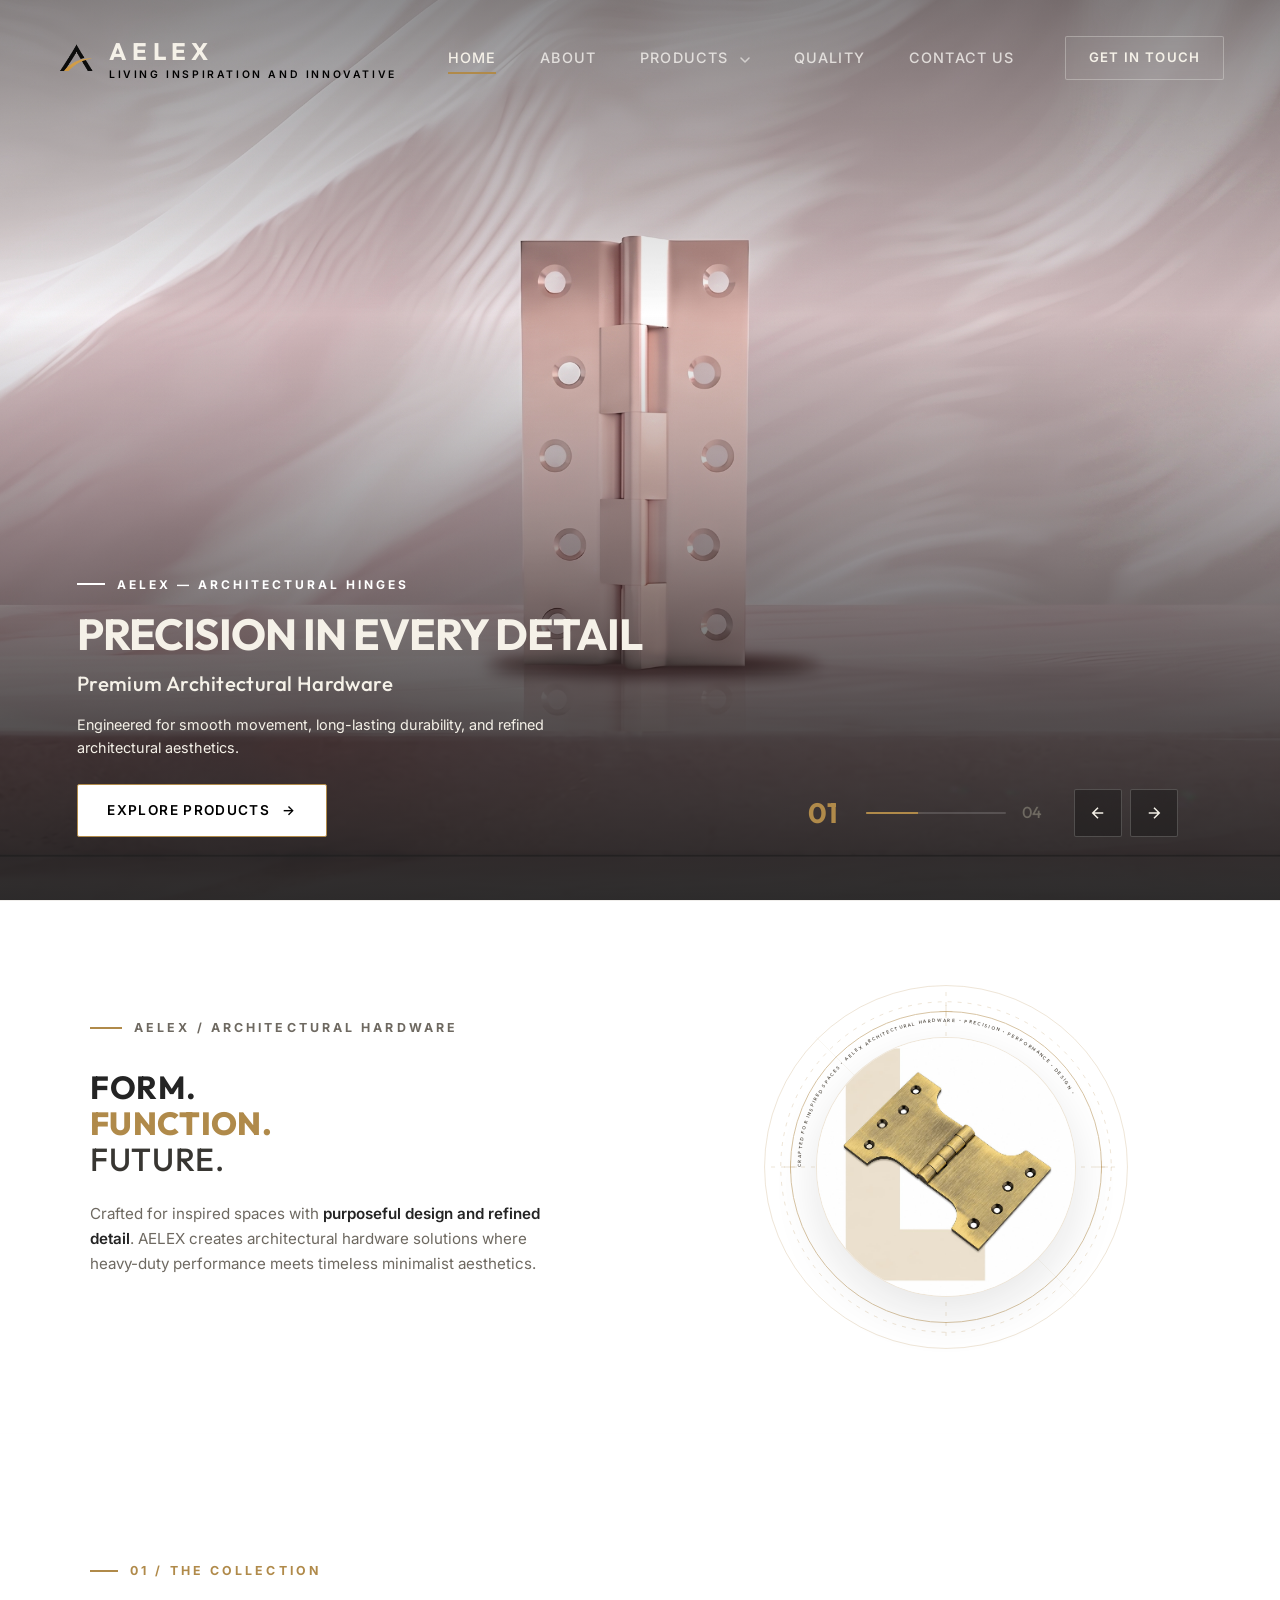
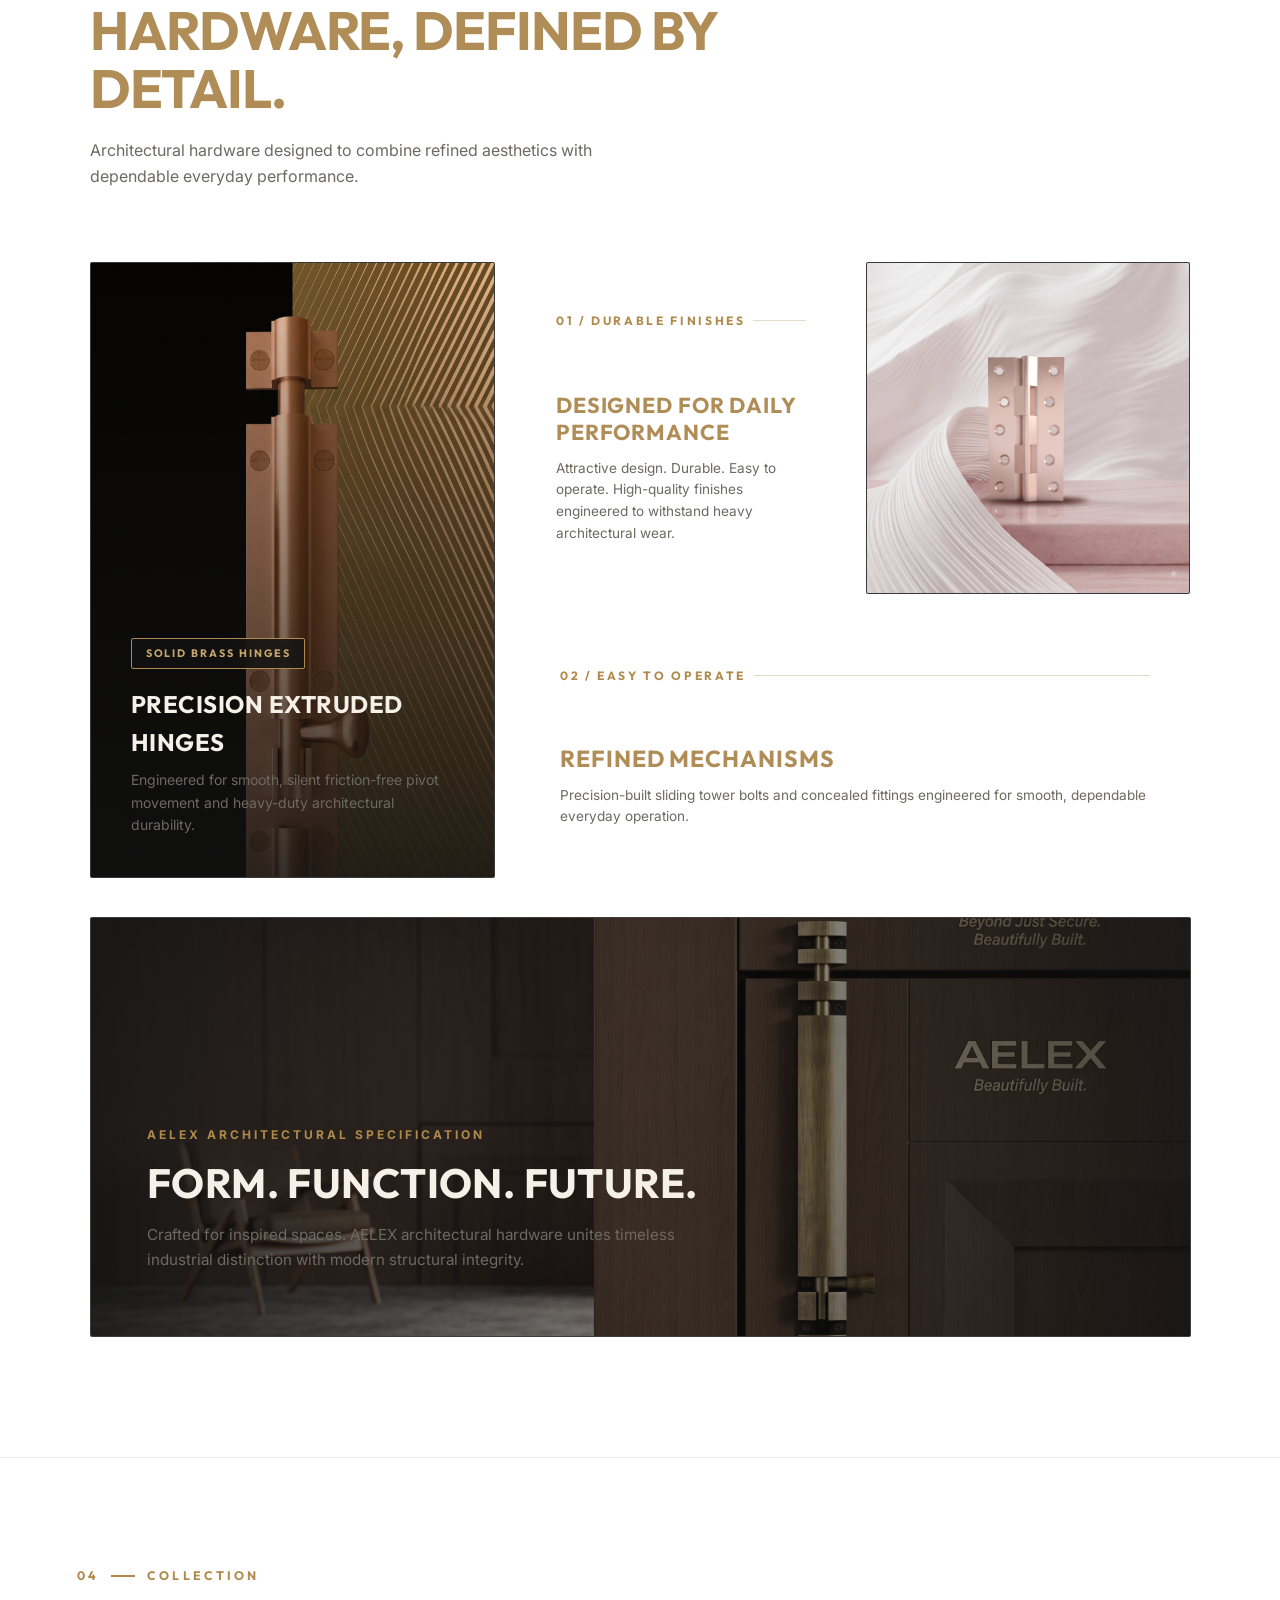
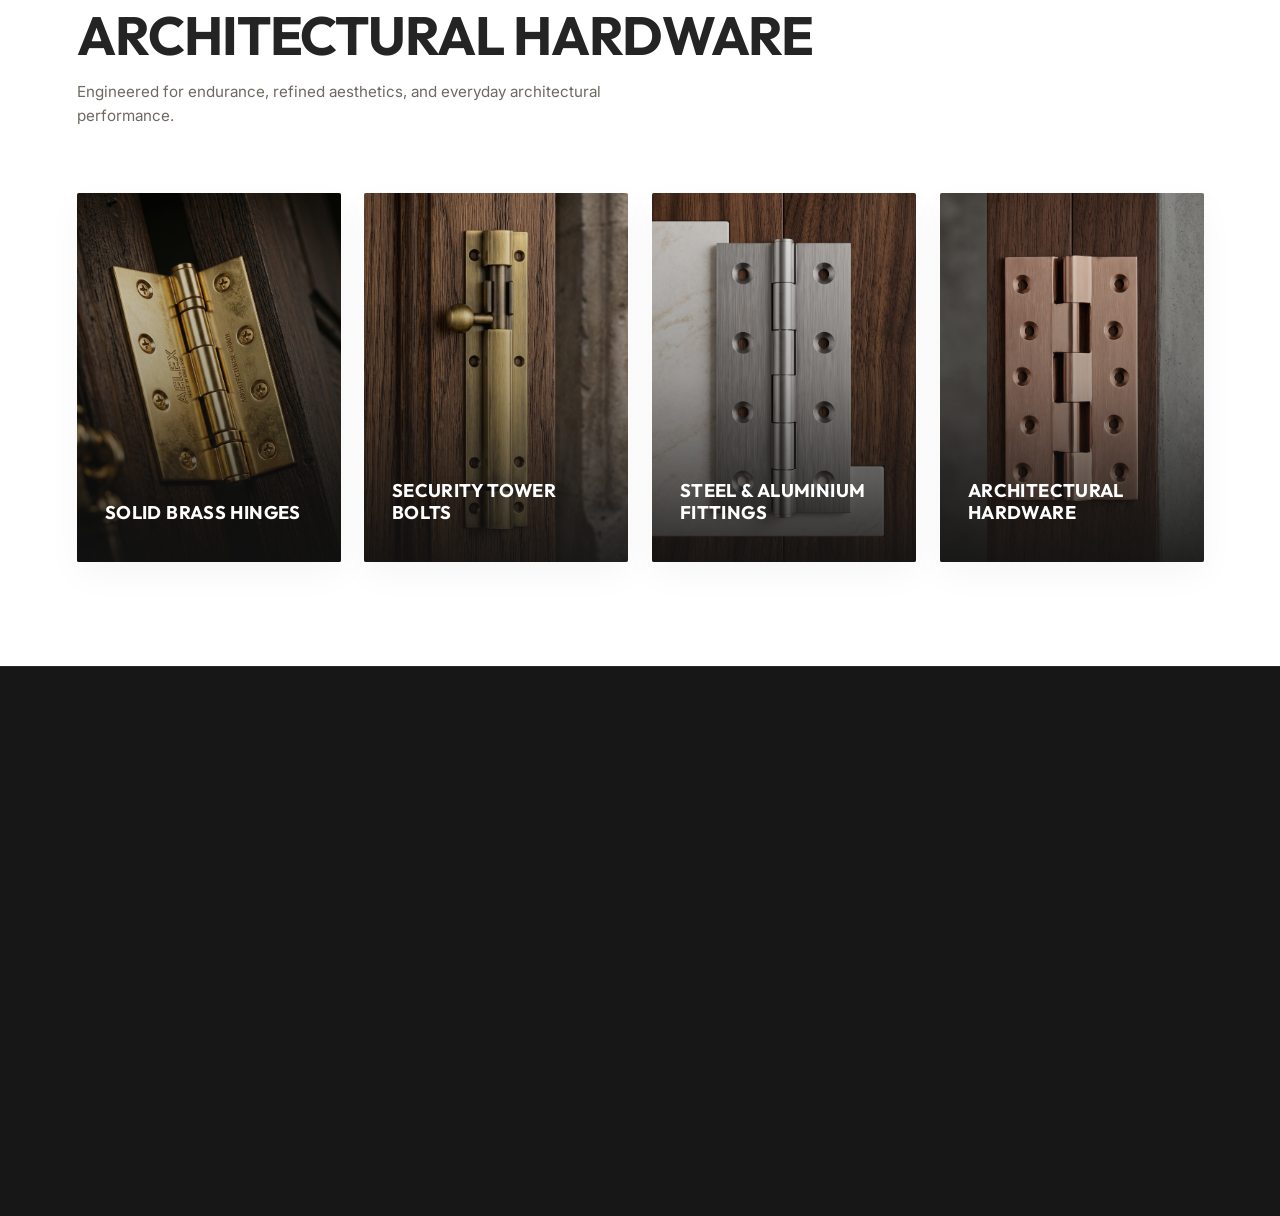
==== commit 03ef5f51: "Add files via upload" ====
--- a/index.html
+++ b/index.html
@@ -437,7 +437,7 @@
         <!-- Card 03: Handles & Fittings -->
         <article class="category-card reveal-element delay-4" tabindex="0" aria-label="AELEX Modern Fittings Collection">
           <div class="card-image-wrapper">
-            <img src="assets/images/steel_backround (1).png" alt="AELEX Stainless Steel and Aluminium architectural fittings" class="card-image">
+            <img src="assets/images/steel_backround (1).jpg" alt="AELEX Stainless Steel and Aluminium architectural fittings" class="card-image">
             <div class="card-gradient-overlay"></div>
           </div>
           <div class="card-content">
@@ -453,7 +453,7 @@
         <!-- Card 04: Architectural Hardware -->
         <article class="category-card reveal-element delay-5" tabindex="0" aria-label="AELEX Concealed Architectural Hardware">
           <div class="card-image-wrapper">
-            <img src="assets/images/brasshingespink_backround (2).png" alt="AELEX Concealed Architectural Hardware set detail" class="card-image">
+            <img src="assets/images/brasshingespink_backround (2).jpg" alt="AELEX Concealed Architectural Hardware set detail" class="card-image">
             <div class="card-gradient-overlay"></div>
           </div>
           <div class="card-content">
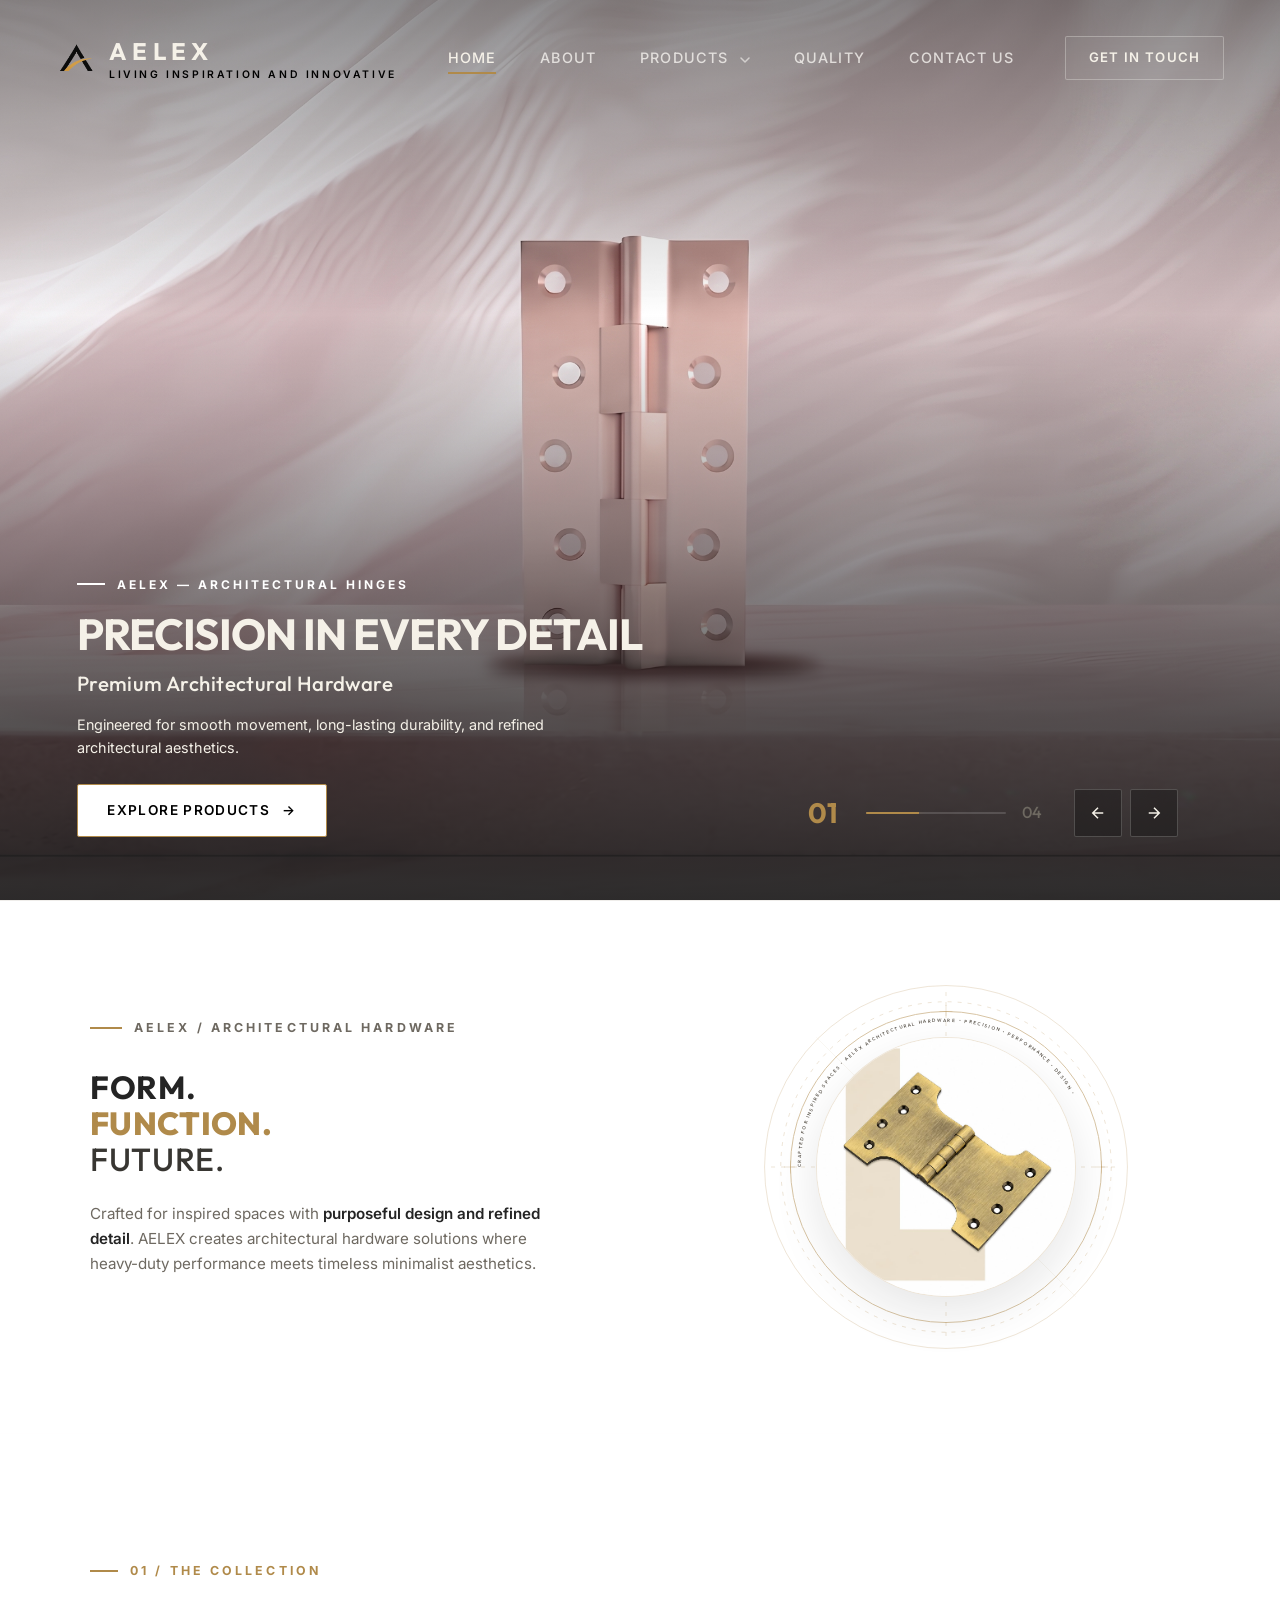
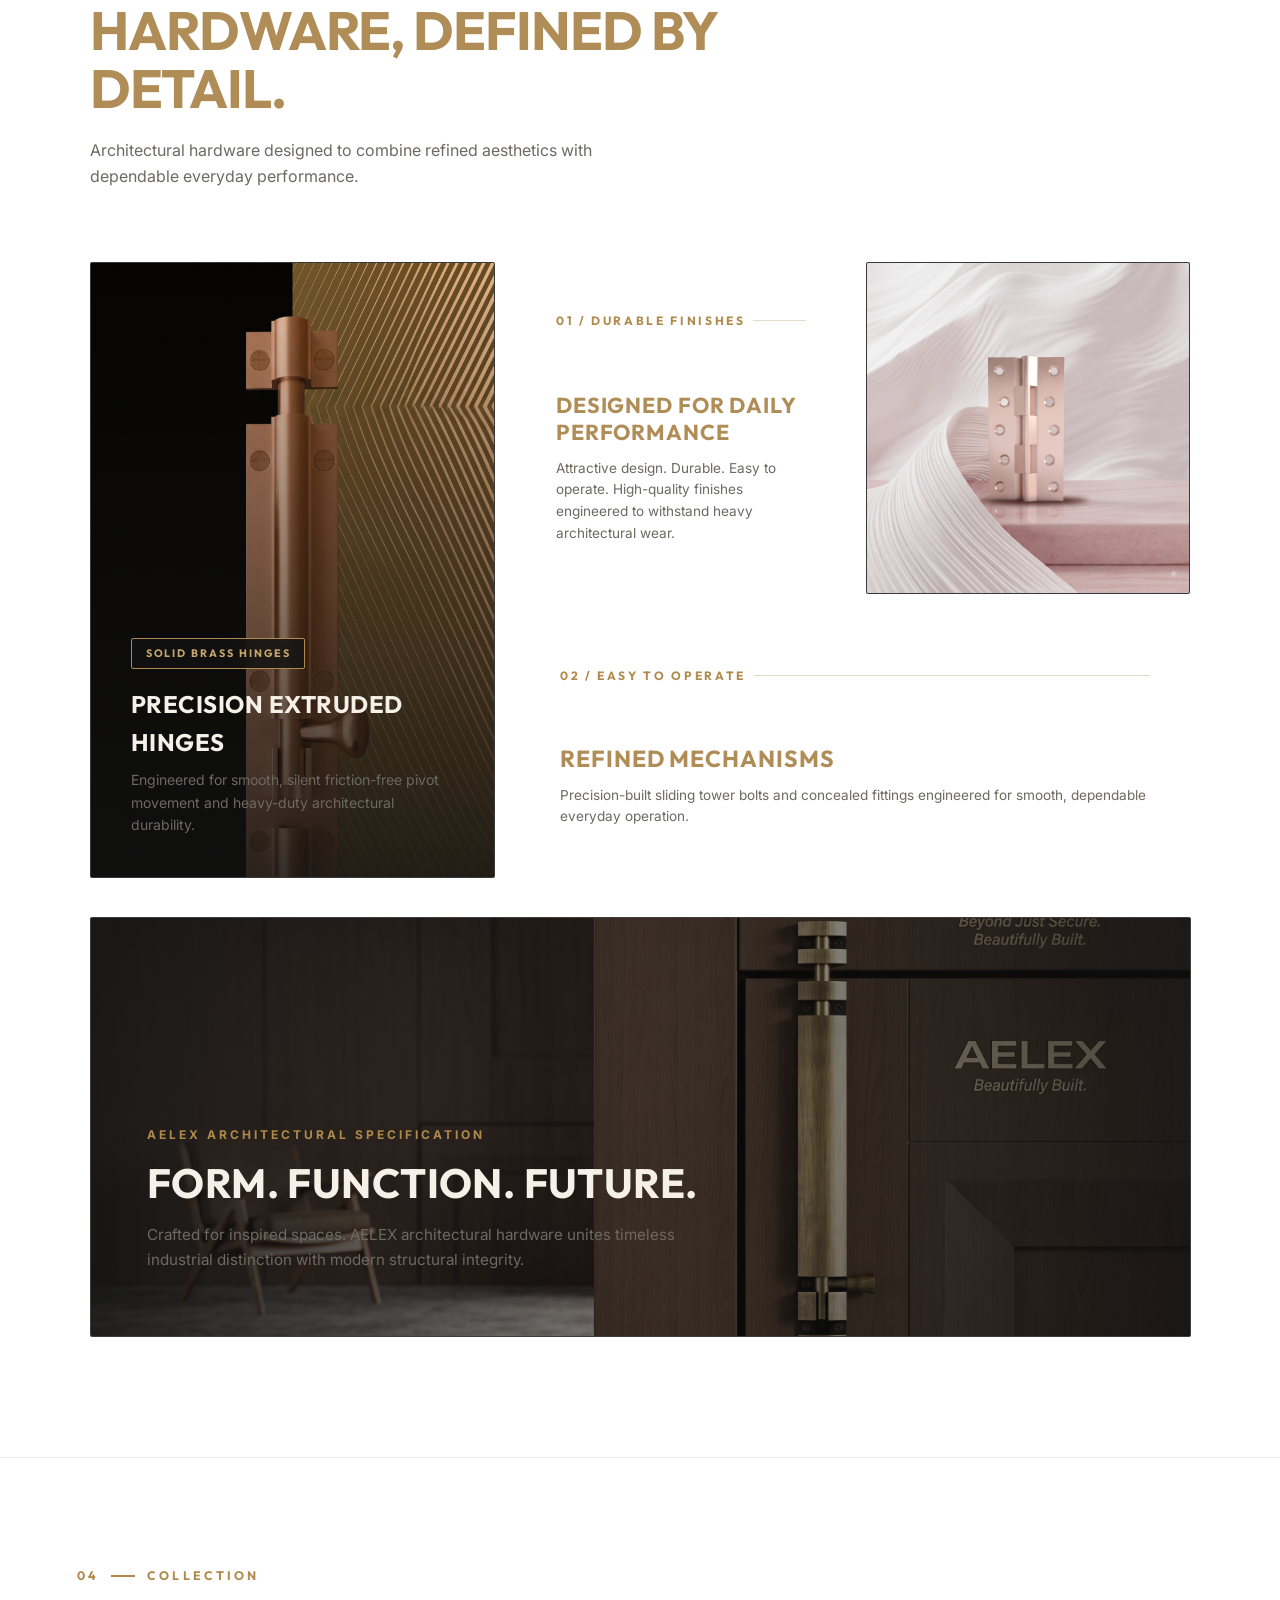
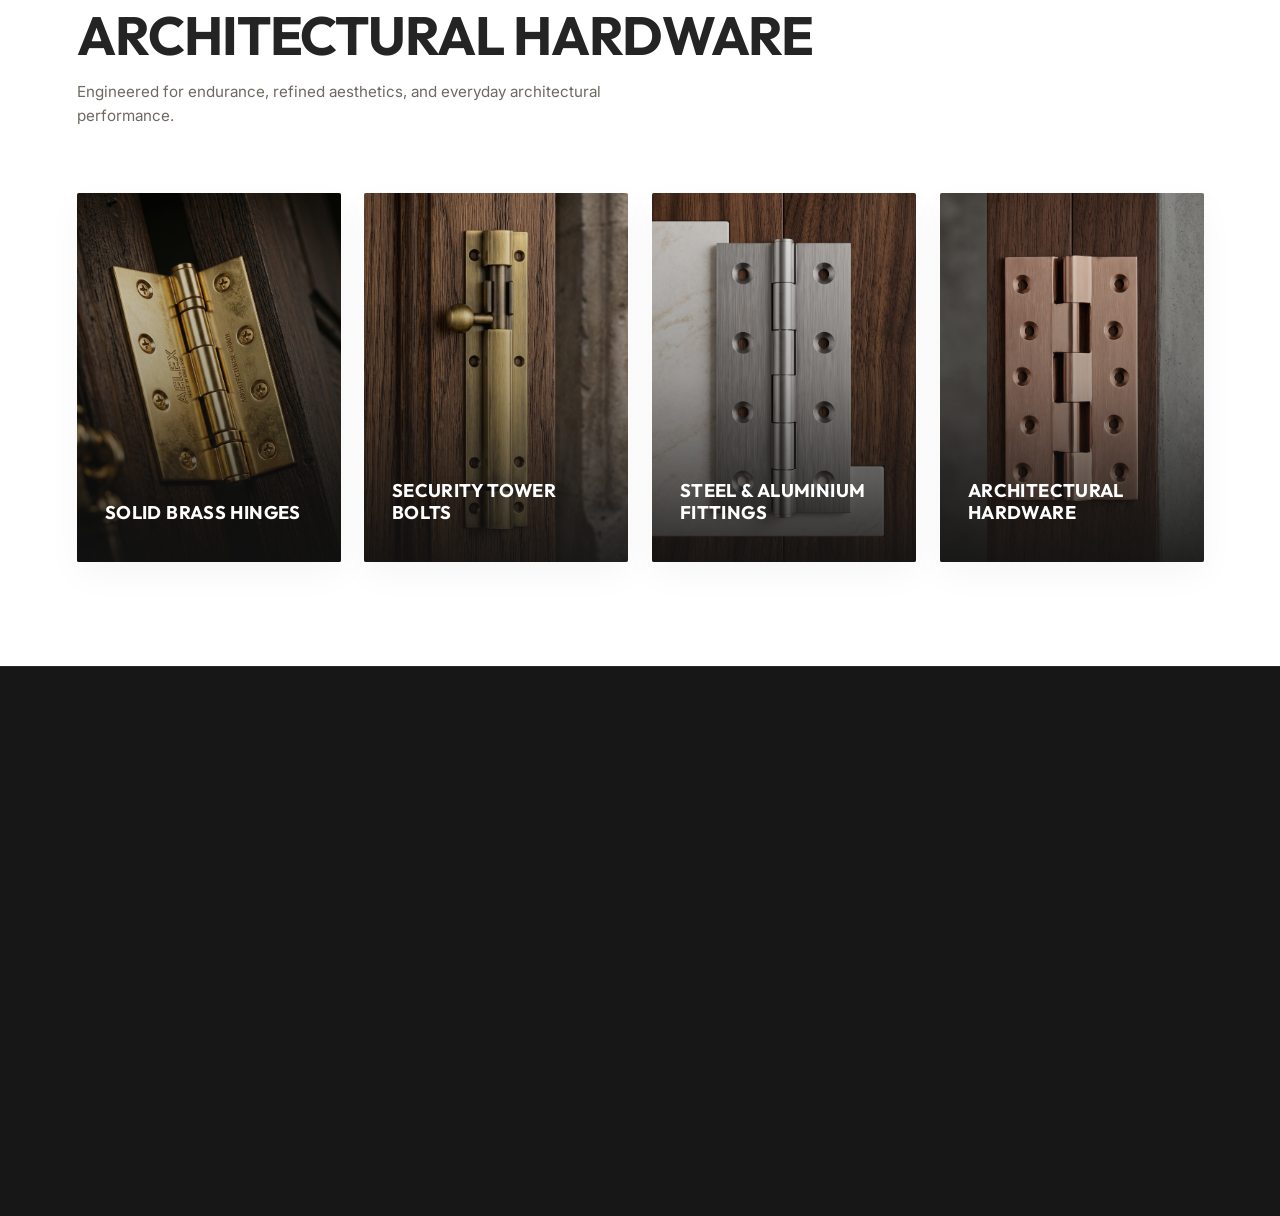
==== commit 12c349cc: "Add files via upload" ====
--- a/index.html
+++ b/index.html
@@ -511,7 +511,7 @@
           <div class="footer-contact-details">
             <div class="contact-item">
               <span class="contact-label">INQUIRIES</span>
-              <a href="mailto:shreenathjimetal489@gmail.com" class="contact-value">shreenathjimetal489@gmail.com</a>
+              <a href="mailto:info@aelex.com" class="contact-value">info@aelex.com</a>
             </div>
             <div class="contact-item">
               <span class="contact-label">SALES &amp; SPECIFICATION</span>
@@ -525,8 +525,8 @@
         <div class="footer-col footer-col-location reveal-element delay-4">
           <h3 class="footer-col-title">HEADQUARTERS</h3>
           <address class="footer-address">
-            <p class="address-name">AELEX Hardware Manufacturer</p>
-            <p class="address-line">PLOT NO 3893,-Y,GIDC,PHASE-3,DARED,JAMNAGAR-GUJARAT,INDIA</p>
+            <p class="address-name">SHREENATHJI METAL</p>
+            <p class="address-line">PLOT NO. - 95/3/4/4/2, R,S.NO,-21/P2, SHIVAM PARK DARED, JAMNAGAR R-361005</p>
           </address>
         </div>
 
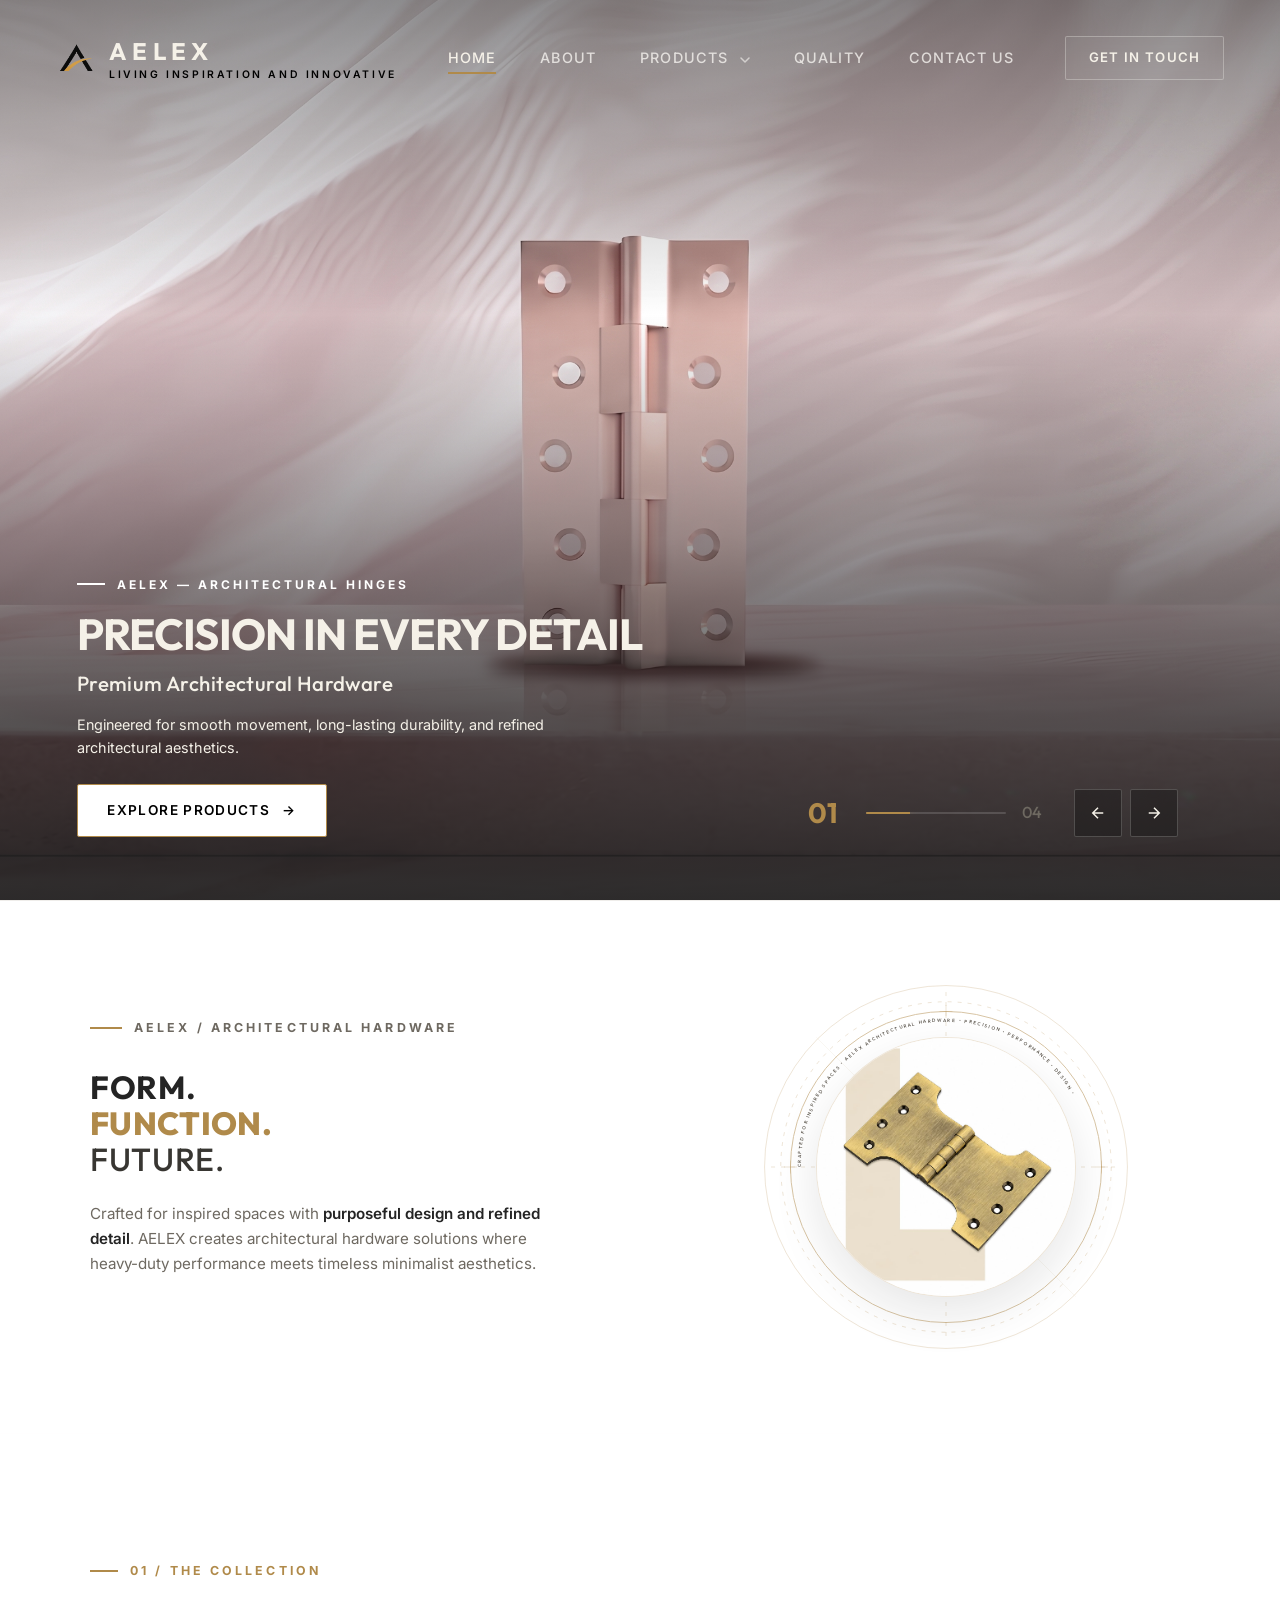
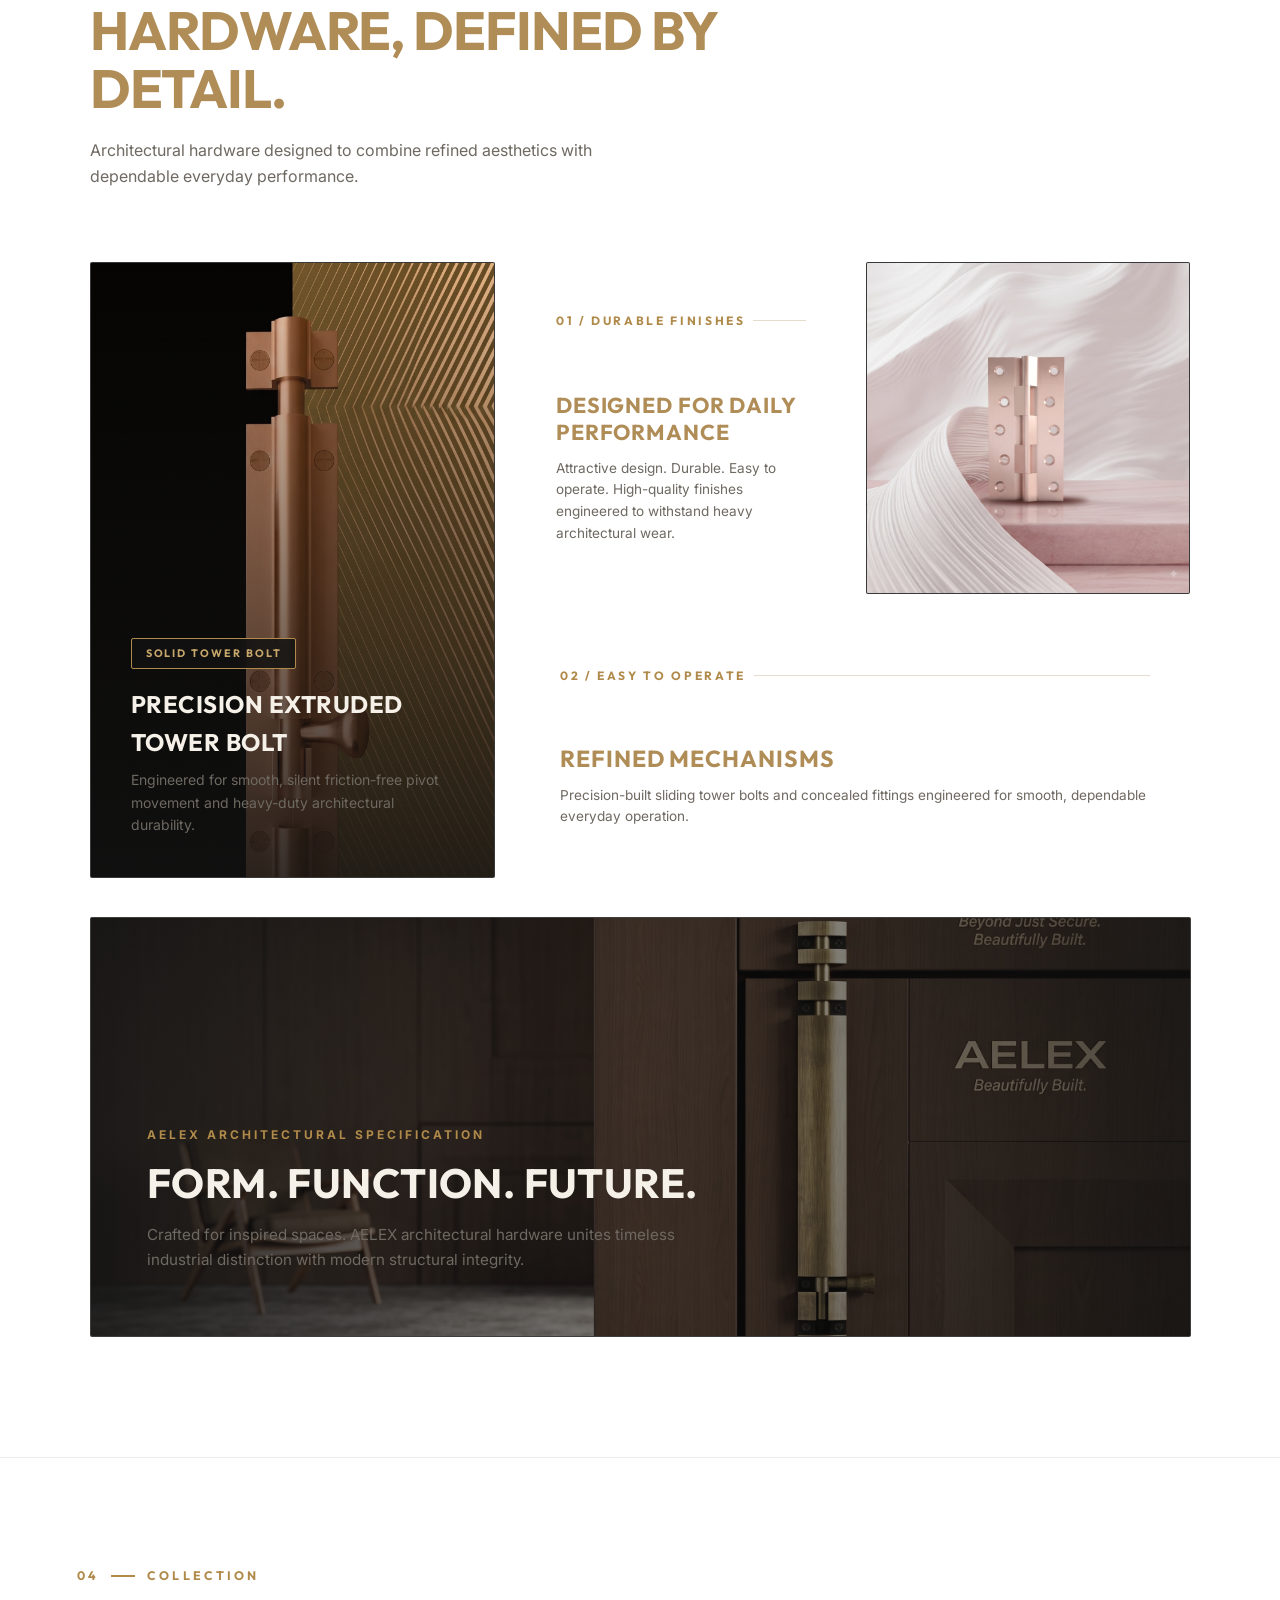
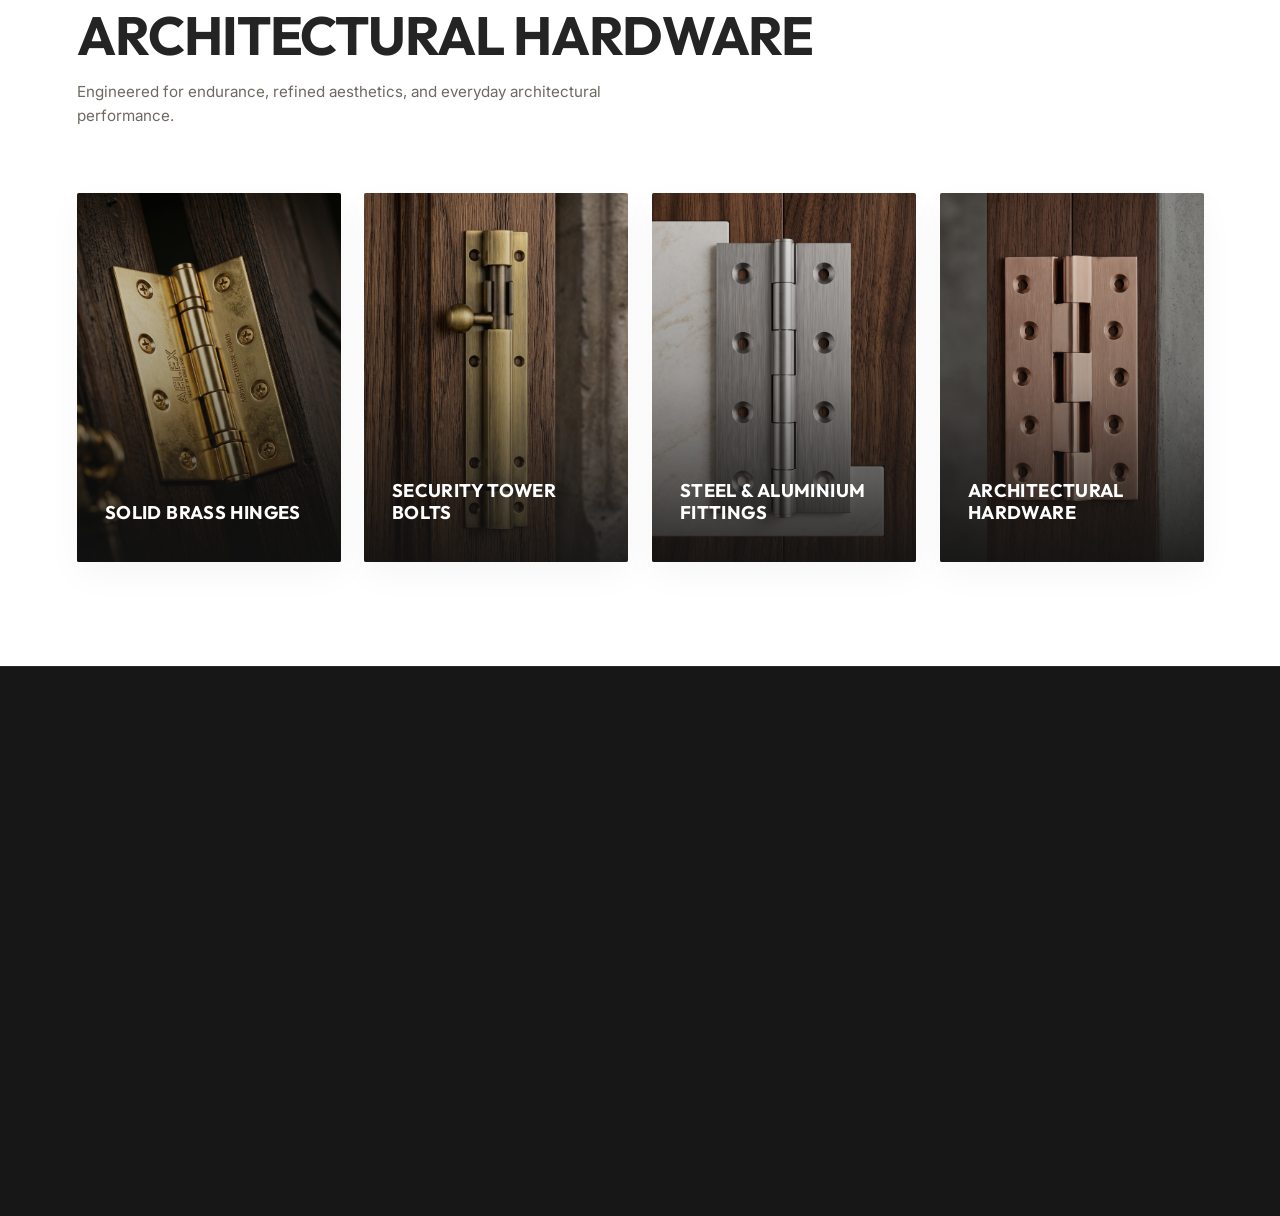
==== commit 9707dde8: "Add files via upload" ====
--- a/index.html
+++ b/index.html
@@ -335,10 +335,10 @@
       <article class="showcase-panel panel-dominant reveal-element delay-2">
         <img src="assets/images/aelex3.jpg" alt="AELEX Solid Extruded Brass Architectural Hinge detail close-up" class="panel-bg-image">
         <div class="panel-dominant-overlay"></div>
-        <div class="panel-detail-badge">View Detail &rarr;</div>
+        <a href="brass-tower-bolt.html" class="panel-detail-badge" aria-label="View Detail - Brass Hinges">View Detail &rarr;</a>
         <div class="panel-dominant-content">
-          <span class="panel-tag-badge">SOLID BRASS HINGES</span>
-          <h3 class="panel-title">PRECISION EXTRUDED HINGES</h3>
+          <span class="panel-tag-badge">SOLID TOWER BOLT</span>
+          <h3 class="panel-title">PRECISION EXTRUDED TOWER BOLT</h3>
           <p class="panel-desc">Engineered for smooth, silent friction-free pivot movement and heavy-duty architectural durability.</p>
         </div>
       </article>
@@ -355,7 +355,7 @@
       <!-- Panel 03: Product Detail Macro Crop (Top Right) -->
       <article class="showcase-panel panel-detail-crop reveal-element delay-4">
         <img src="assets/images/aelex2.jpg" alt="AELEX Solid Brass Tower Bolt macro close-up detail" class="panel-bg-image">
-        <div class="panel-detail-badge">View Detail &rarr;</div>
+        <a href="brass-hinges.html" class="panel-detail-badge" aria-label="View Detail - Brass Tower Bolt">View Detail &rarr;</a>
       </article>
 
       <!-- Panel 04: Function Text Panel (Middle Right - Spans Col 2 & 3) -->
@@ -371,7 +371,7 @@
       <article class="showcase-panel panel-feature-wide reveal-element delay-2">
         <img src="assets/images/photo5.jpg" alt="AELEX Luxury Architectural Hardware set against dark granite and timber" class="panel-bg-image">
         <div class="panel-feature-overlay"></div>
-        <div class="panel-detail-badge">Explore Range &rarr;</div>
+        <a href="steel-aluminium-fittings.html" class="panel-detail-badge" aria-label="View Detail - Steel & Aluminium Fittings">View Detail &rarr;</a>
         <div class="panel-feature-content">
           <div class="feature-quote-eyebrow">AELEX ARCHITECTURAL SPECIFICATION</div>
           <h3 class="feature-quote-text">FORM. FUNCTION. FUTURE.</h3>
--- a/css/style.css
+++ b/css/style.css
@@ -2187,6 +2187,9 @@
   opacity: 0;
   transform: translateY(-6px);
   transition: all 0.35s var(--ease-out-smooth);
+  text-decoration: none;
+  display: inline-block;
+  cursor: pointer;
 }
 
 .showcase-panel:hover .panel-detail-badge {
@@ -2226,6 +2229,11 @@
 
 /* Tablet Landscape (1024px) */
 @media (max-width: 1024px) {
+  .panel-detail-badge {
+    opacity: 1;
+    transform: translateY(0);
+  }
+
   .product-showcase-section {
     padding: 6rem 6%;
   }
@@ -5131,10 +5139,8 @@
 
   .asym-image-box {
     width: 100%;
-    height: 200px;
+    height: 250px;
     border-radius: 2px;
-    padding: 0.75rem;
-    background-color: #F4F3EF;
     display: flex;
     align-items: center;
     justify-content: center;
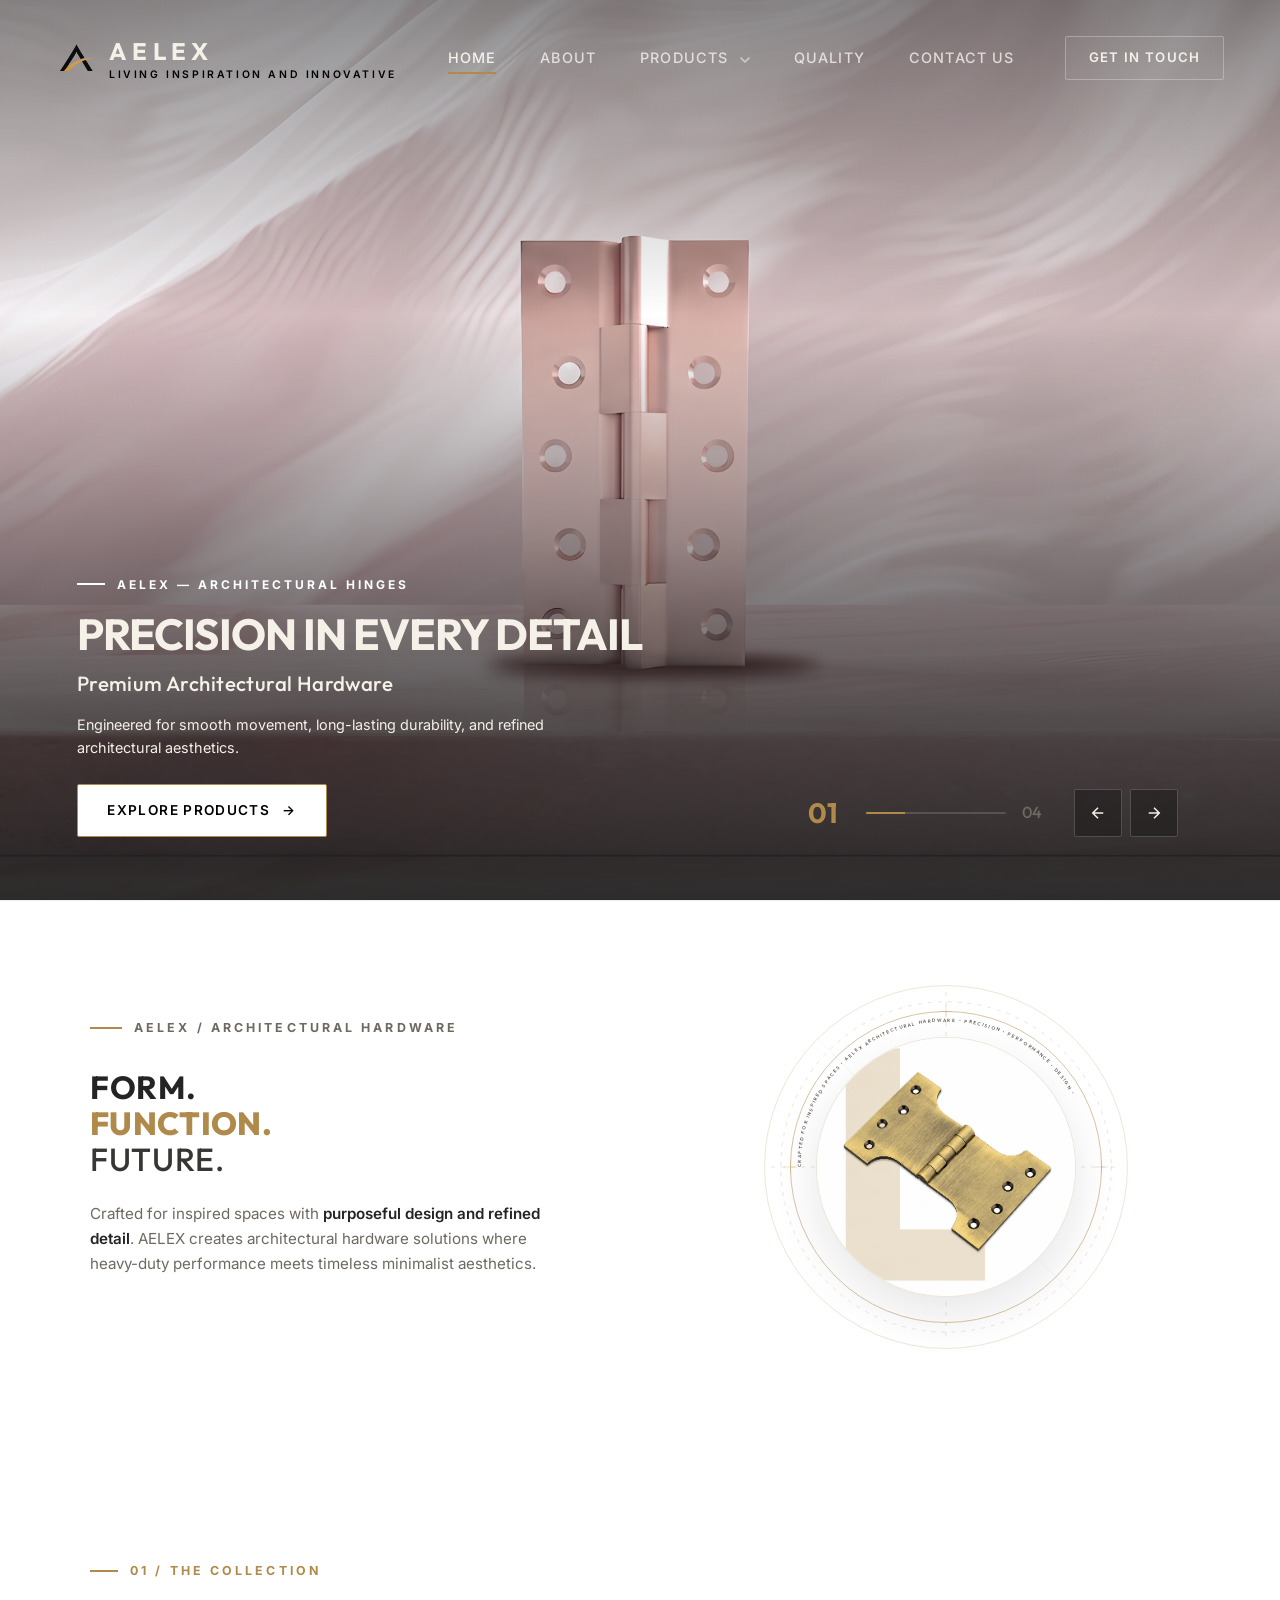
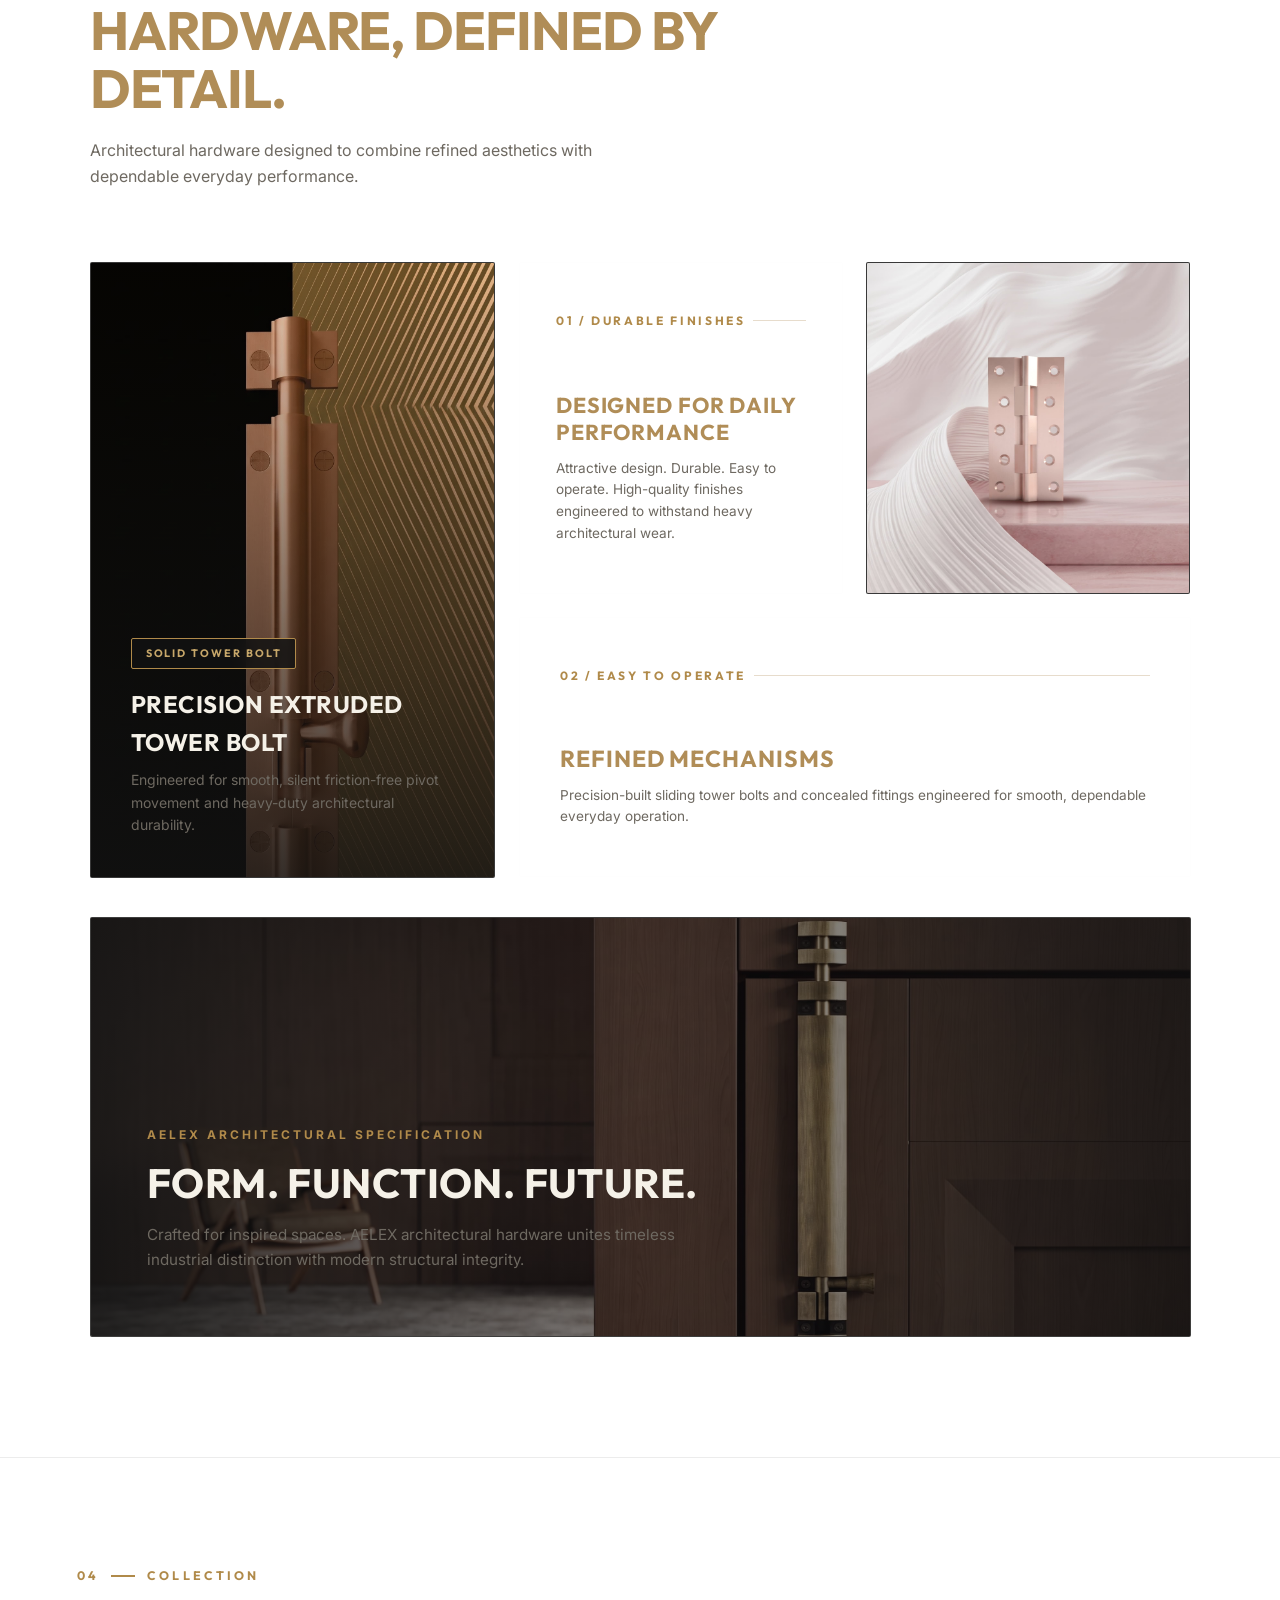
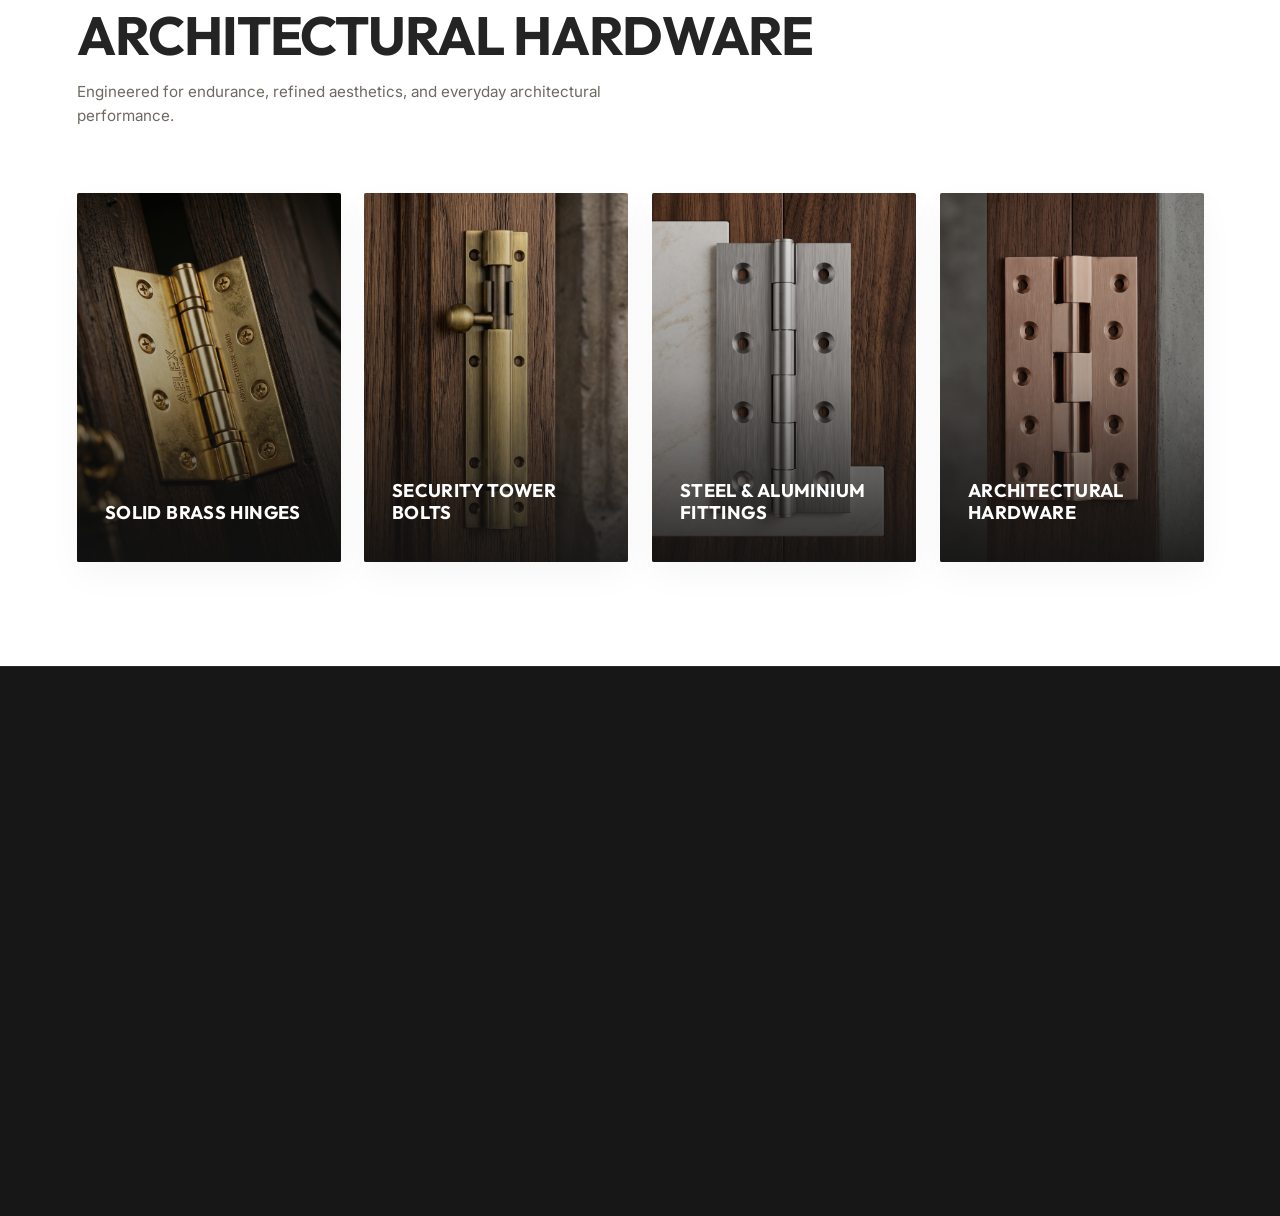
==== commit d6d82eab: "Add files via upload" ====
--- a/index.html
+++ b/index.html
@@ -4,7 +4,11 @@
   <meta charset="UTF-8">
   <meta name="viewport" content="width=device-width, initial-scale=1.0">
   <title>AELEX | Premium Architectural & Industrial Hardware</title>
-  <meta name="description" content="AELEX manufactures premium architectural hardware including solid brass hinges, brass tower bolts, and high-performance steel and aluminium fittings designed for modern spaces.">
+  <!-- AELEX Favicon -->
+  <link rel="icon" type="image/png" sizes="32x32" href="assets/images/favicon-32x32.png">
+  <link rel="icon" type="image/png" sizes="16x16" href="assets/images/favicon-16x16.png">
+  <link rel="shortcut icon" href="assets/images/favicon.ico">
+  <link rel="apple-touch-icon" sizes="180x180" href="assets/images/apple-touch-icon.png">
 
   <!-- Google Fonts: Outfit (Headings) & Inter (Body) -->
   <link rel="preconnect" href="https://fonts.googleapis.com">
@@ -354,7 +358,7 @@
 
       <!-- Panel 03: Product Detail Macro Crop (Top Right) -->
       <article class="showcase-panel panel-detail-crop reveal-element delay-4">
-        <img src="assets/images/aelex2.jpg" alt="AELEX Solid Brass Tower Bolt macro close-up detail" class="panel-bg-image">
+        <img src="assets/images/aelex2.png" alt="AELEX Solid Brass Tower Bolt macro close-up detail" class="panel-bg-image">
         <a href="brass-hinges.html" class="panel-detail-badge" aria-label="View Detail - Brass Tower Bolt">View Detail &rarr;</a>
       </article>
 
--- a/css/style.css
+++ b/css/style.css
@@ -775,6 +775,7 @@
   align-items: center;
   opacity: 0;
   visibility: hidden;
+  pointer-events: none;
   transition: opacity 0.4s var(--ease-out-smooth), visibility 0.4s var(--ease-out-smooth);
   overflow-y: auto;
   padding: 2rem 1.5rem;
@@ -783,6 +784,14 @@
 .mobile-nav-drawer.open {
   opacity: 1;
   visibility: visible;
+  pointer-events: auto;
+}
+
+.mobile-nav-drawer:not(.open),
+.mobile-nav-drawer:not(.open) * {
+  pointer-events: none !important;
+  visibility: hidden !important;
+  opacity: 0 !important;
 }
 
 .mobile-nav-links {
@@ -4537,8 +4546,8 @@
 }
 
 .asym-card-inner:hover .asym-image-box {
-  background-color: #E6E5E0;
-  box-shadow: 0 14px 35px rgba(0, 0, 0, 0.06);
+  /* background-color: #E6E5E0; */
+  /* box-shadow: 0 14px 35px rgba(0, 0, 0, 0.06); */
 }
 
 .asym-card-inner:hover .asym-product-name {
@@ -7182,7 +7191,7 @@
   .asym-card-inner {
     cursor: pointer;
     touch-action: manipulation;
-    -webkit-tap-highlight-color: transparent;
+    /* -webkit-tap-highlight-color: transparent; */
   }
 
   .asym-card-inner:active {
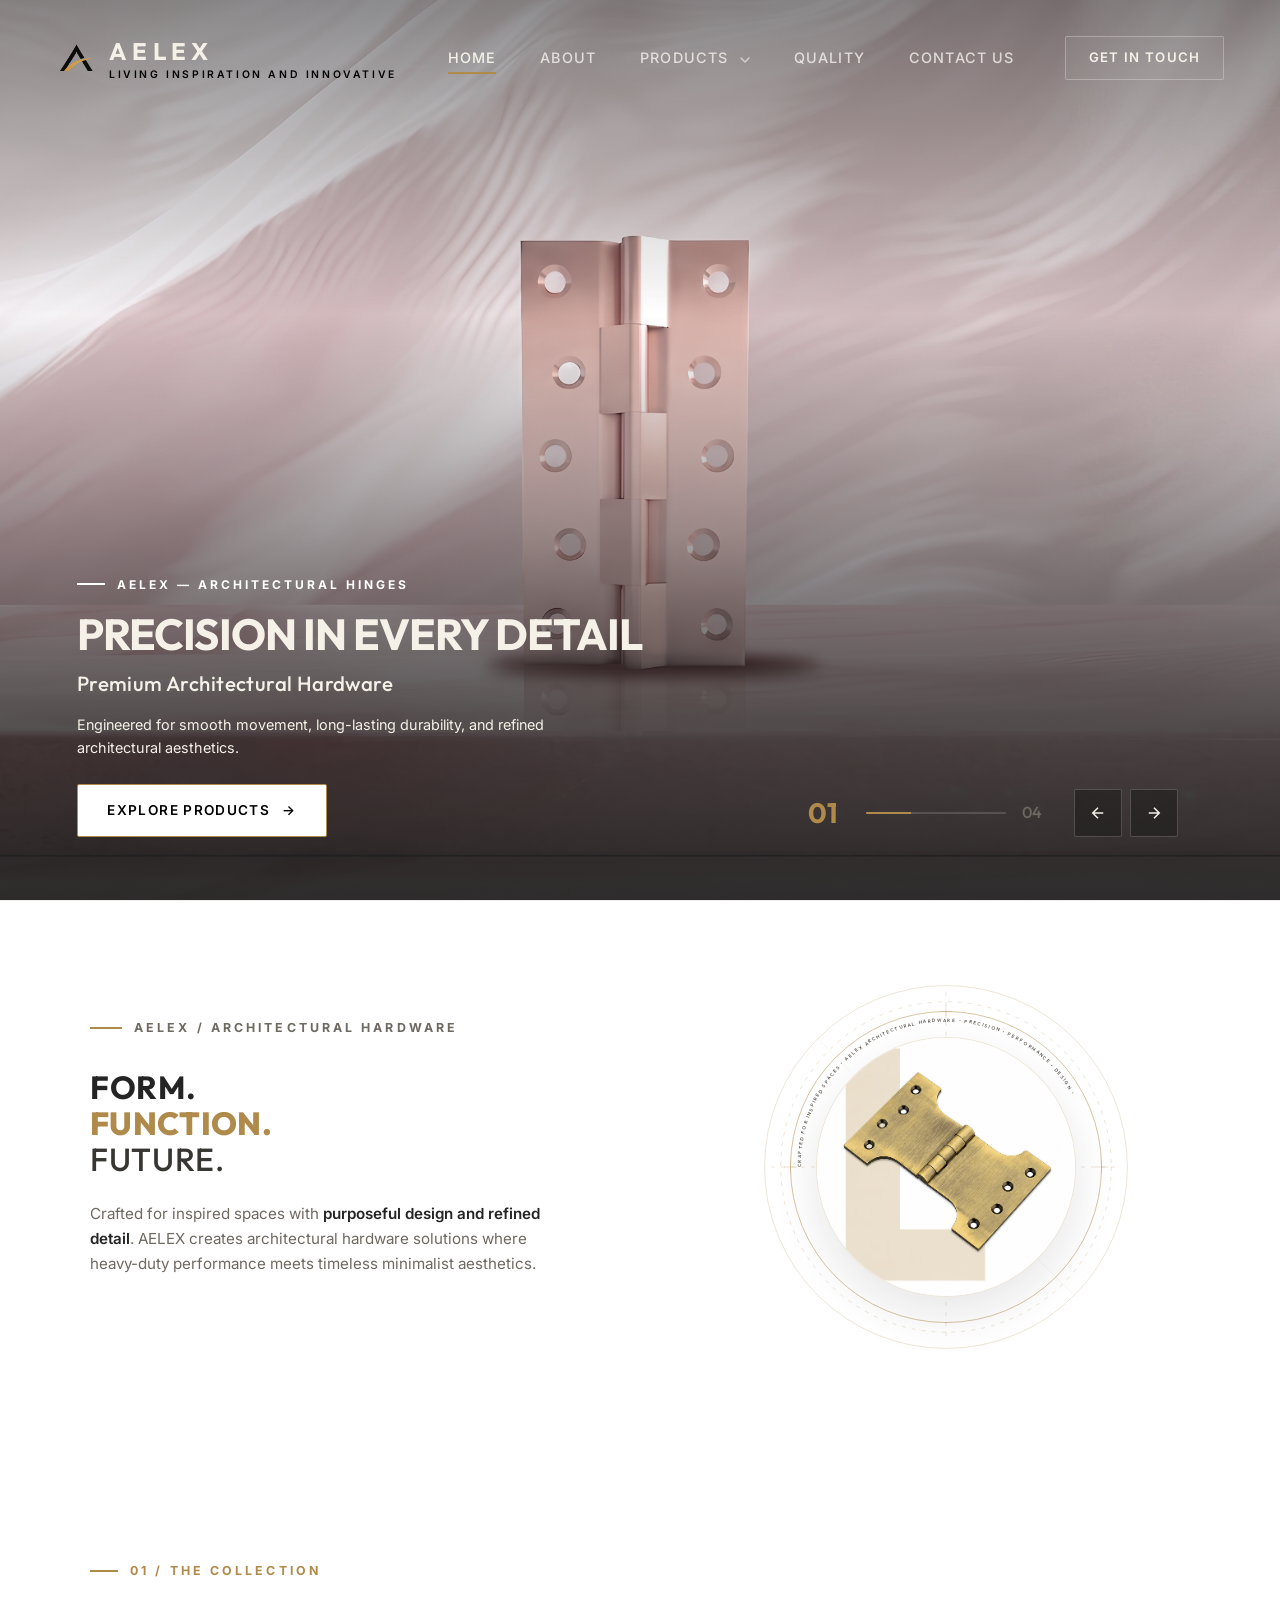
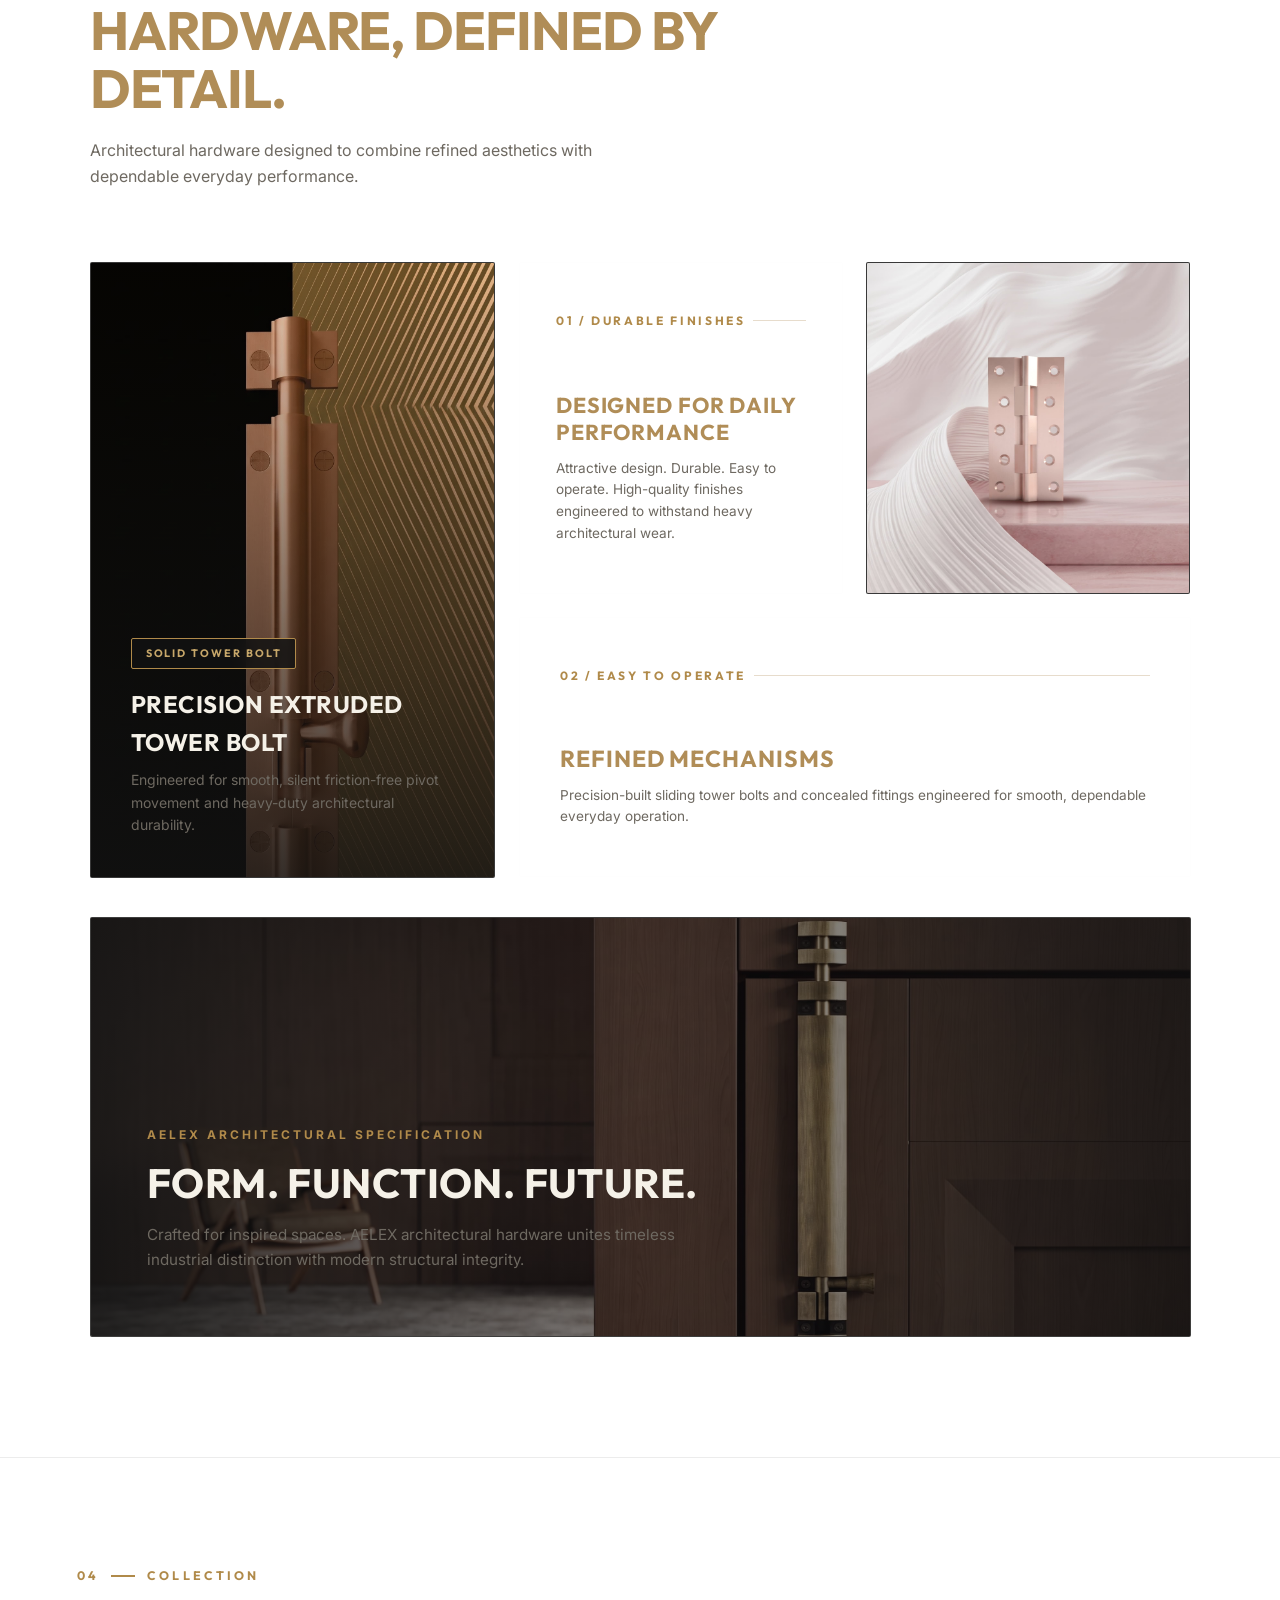
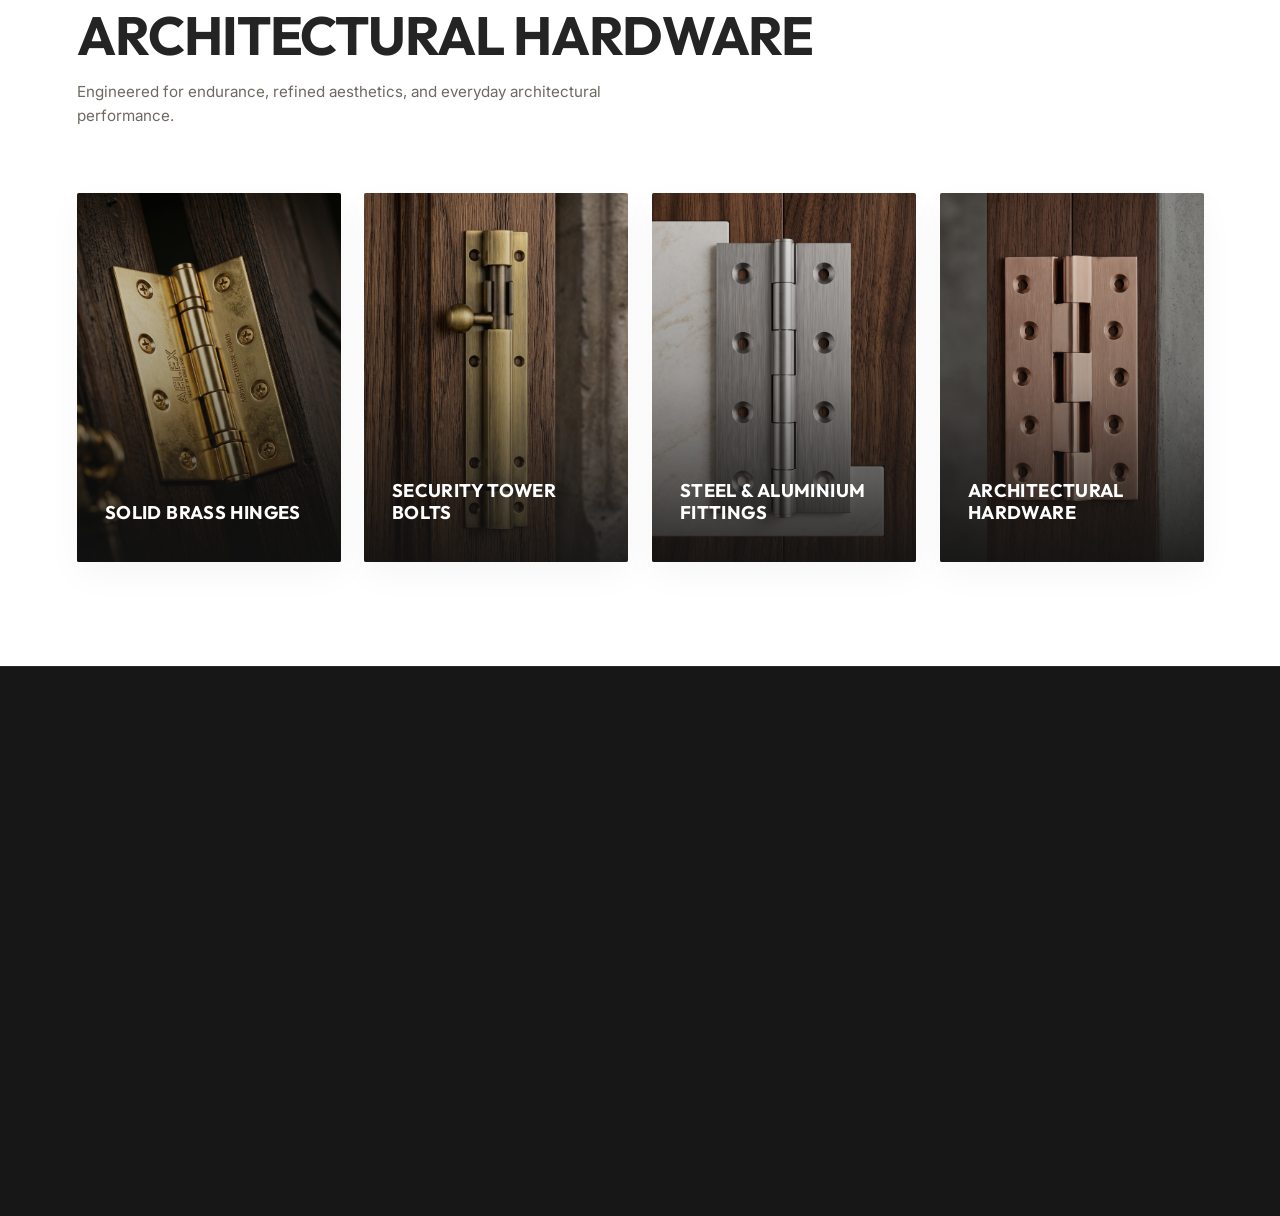
==== commit ddbca584: "Add files via upload" ====
--- a/index.html
+++ b/index.html
@@ -515,12 +515,12 @@
           <div class="footer-contact-details">
             <div class="contact-item">
               <span class="contact-label">INQUIRIES</span>
-              <a href="mailto:info@aelex.com" class="contact-value">info@aelex.com</a>
+              <a href="mailto:info@aelexhardware.com" class="contact-value">info@aelexhardware.com</a>
             </div>
             <div class="contact-item">
               <span class="contact-label">SALES &amp; SPECIFICATION</span>
-              <a href="tel:9913408752" class="contact-value">9913408752</a>
-              <a href="tel:9909308752" class="contact-value">9909308752</a>
+              <a href="tel:+919913408752" class="contact-value">+91 9913408752</a>
+              <a href="tel:+919909308752" class="contact-value">+91 9909308752</a>
             </div>
           </div>
         </div>
--- a/css/style.css
+++ b/css/style.css
@@ -1519,11 +1519,13 @@
   top: 50%;
   left: 50%;
   transform: translate(-50%, -50%);
+  transform-origin: center center;
   width: 360px;
   height: 360px;
   pointer-events: none;
   z-index: 3;
   animation: spinSlow 40s linear infinite;
+  will-change: transform;
 }
 
 @keyframes spinSlow {
@@ -1836,7 +1838,8 @@
   }
 
   .curved-text-wrapper {
-    display: none;
+    width: 280px;
+    height: 280px;
   }
 
   .secondary-accent-1 {
@@ -2986,6 +2989,10 @@
     opacity: 1 !important;
     transform: none !important;
     transition: none !important;
+  }
+
+  .curved-text-wrapper {
+    animation: none;
   }
 }
 
@@ -5145,7 +5152,16 @@
     max-width: 320px;
     margin: 0 auto;
   }
-
+  
+  .resize_image{
+    width: 100%;
+    height: 250px;
+    border-radius: 2px;
+    display: flex;
+    align-items: center;
+    justify-content: center;
+    overflow: hidden;
+  }
   .asym-image-box {
     width: 100%;
     height: 250px;
@@ -5829,7 +5845,9 @@
   text-decoration: none;
   position: relative;
 }
-
+.resize_image{
+  height: 480px;
+}
 /* Circular Stage Container */
 .product-circle-stage {
   position: relative;
